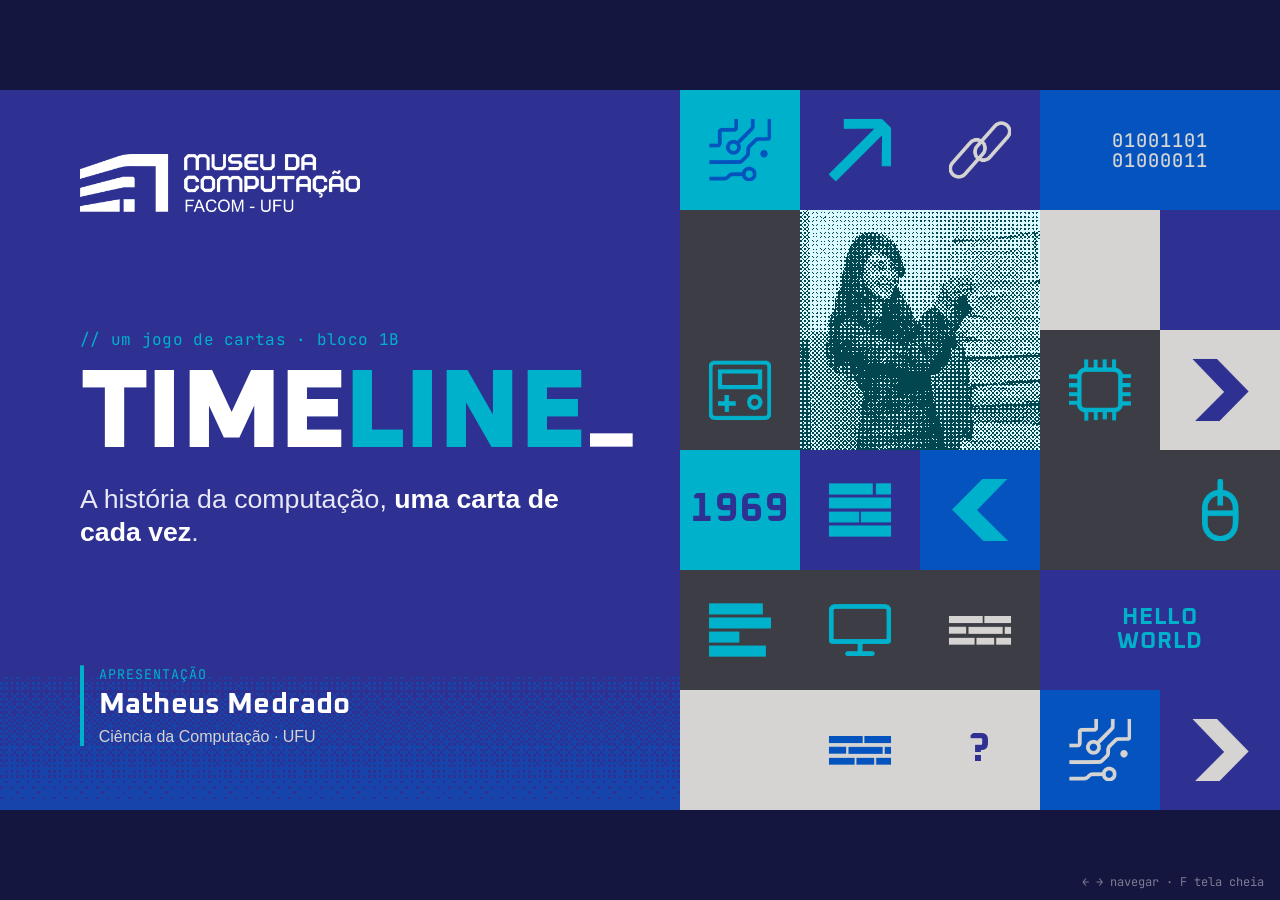
==== index.html @ 84543fda "Center scaled presentation at smaller viewports" ====
<!doctype html>
<html lang="pt-BR"><head><meta charset="utf-8">
<meta name="viewport" content="width=device-width,initial-scale=1">
<title>Timeline · Museu da Computação FACOM-UFU</title>
<style>
@font-face{font-family:"Oxanium";src:url([data-uri]) format("woff");font-weight:200 800;font-display:block}
@font-face{font-family:"JB Mono";src:url([data-uri]) format("woff");font-weight:100 800;font-display:block}
@font-face{font-family:"Nunito";src:url([data-uri]) format("woff");font-weight:200 1000;font-display:block}
.i1{--ic:url([data-uri])}.i2{--ic:url([data-uri])}.i3{--ic:url([data-uri])}.i4{--ic:url([data-uri])}.i5{--ic:url([data-uri])}.i6{--ic:url([data-uri])}.i7{--ic:url([data-uri])}.i8{--ic:url([data-uri])}.i9{--ic:url([data-uri])}.i10{--ic:url([data-uri])}.i11{--ic:url([data-uri])}.i12{--ic:url([data-uri])}.i13{--ic:url([data-uri])}.i14{--ic:url([data-uri])}.i15{--ic:url([data-uri])}.i16{--ic:url([data-uri])}.i17{--ic:url([data-uri])}.i18{--ic:url([data-uri])}.i19{--ic:url([data-uri])}.i20{--ic:url([data-uri])}.i21{--ic:url([data-uri])}.i22{--ic:url([data-uri])}.i23{--ic:url([data-uri])}.i24{--ic:url([data-uri])}.i25{--ic:url([data-uri])}
:root{--navy:#2e3192;--blue:#0553be;--cyan:#00b1cb;--light:#d5d4d2;--ink:#3d3d45;--disp:"Oxanium","Nunito",Arial,sans-serif;--body:Arial,"Liberation Sans",Helvetica,sans-serif;--mono:"JB Mono","JetBrains Mono",ui-monospace,monospace}
*{box-sizing:border-box;margin:0;padding:0}
html,body{height:100%;background:#15163f;overflow:hidden}
body{font-family:var(--body);color:#fff;-webkit-font-smoothing:antialiased}
.mono{font-family:var(--mono)}
#viewport{position:fixed;inset:0;display:flex;align-items:center;justify-content:center}
#stage{position:relative;width:1920px;height:1080px;flex:none;transform-origin:center center}
.slide{position:absolute;inset:0;overflow:hidden;opacity:0;visibility:hidden;transition:opacity .45s ease,visibility 0s .45s}
.slide.active{opacity:1;visibility:visible;transition:opacity .45s ease}
.dark{background:var(--navy)}
.blue{background:var(--blue)}
.light{background:var(--light);color:var(--ink)}
.ic{display:inline-block;-webkit-mask:var(--ic) center/contain no-repeat;mask:var(--ic) center/contain no-repeat;background:currentColor}
.hl{color:var(--cyan)}
.light .hl{color:var(--blue)}
.kick{font-size:24px;letter-spacing:.06em;color:var(--cyan);margin-bottom:18px}
.light .kick{color:var(--blue)}
.h2{font-family:var(--disp);font-weight:700;font-size:84px;line-height:1.02;letter-spacing:-.01em}
.light .h2{color:var(--navy)}
#hint{position:fixed;right:16px;bottom:10px;font-size:12px;color:#ffffff70;transition:opacity 1s}
/* footer */
.foot{position:absolute;left:0;right:0;bottom:0;height:78px;display:flex;align-items:center;gap:36px;padding:0 120px}
.flogo{height:28px}
.tl{flex:1;display:flex;align-items:center;gap:0;height:2px;background:currentColor;opacity:.9;position:relative}
.tl .tk{flex:1;position:relative;height:2px}
.tl .tk::after{content:"";position:absolute;right:0;top:-6px;width:14px;height:14px;background:var(--bg,#fff);border:2px solid currentColor}
.tl .tk.on::after{background:currentColor}
.tl .tk.cur::after{background:var(--cyan);border-color:var(--cyan);width:18px;height:18px;top:-8px}
.foot.f-dark{color:#ffffffaa}
.foot.f-dark .tk::after{background:var(--navy)}
.s-rules .foot.f-dark .tk::after{background:var(--blue)}
.foot.f-dark .tk.on::after{background:#ffffffaa}
.foot.f-dark .tk.cur::after{background:var(--cyan)}
.foot.f-light{color:var(--navy)}
.foot.f-light .tk::after{background:var(--light)}
.foot.f-light .tk.on::after{background:var(--navy)}
.foot.f-light .tk.cur::after{background:var(--cyan)}
.pg{font-family:var(--mono);font-size:22px;font-weight:700}
.pg b{font-weight:400;opacity:.6}
/* entrance animations */
.anim{opacity:0;transform:translateY(24px)}
.active .anim{animation:up .7s cubic-bezier(.2,.8,.2,1) forwards;animation-delay:var(--d,0ms)}
@keyframes up{to{opacity:1;transform:none}}
@keyframes pop{from{opacity:0;transform:scale(.6)}to{opacity:1;transform:none}}
.static .anim{opacity:1!important;transform:none!important;animation:none!important}
.static *{animation-duration:0s!important;animation-delay:0s!important;transition:none!important}
/* ---------- mosaic ---------- */
.mosaic{display:grid;gap:0}
.tile{position:relative;display:grid;place-items:center;overflow:hidden}
.active .tile{animation:pop .5s cubic-bezier(.3,1.4,.5,1) both;animation-delay:var(--d,0ms)}
.tile .ic{width:52%;height:52%}
.bg-navy{background:var(--navy)}.bg-blue{background:var(--blue)}.bg-cyan{background:var(--cyan)}.bg-light{background:var(--light)}.bg-ink{background:var(--ink)}
.fg-navy{color:var(--navy)}.fg-blue{color:var(--blue)}.fg-cyan{color:var(--cyan)}.fg-light{color:var(--light)}.fg-ink{color:var(--ink)}
.tt{font-family:var(--disp);font-weight:700;font-size:34px;line-height:1.05;text-align:center;letter-spacing:.04em}
.tt.mono{font-family:var(--mono);font-size:28px;font-weight:500}
.tt.big{font-size:60px}
.tile.photo img{width:360px;height:360px;display:block;image-rendering:pixelated}
/* ---------- 1 capa ---------- */
.s-cover .cover-m{position:absolute;right:0;top:0;width:900px;height:1080px;grid-template-columns:repeat(5,180px);grid-template-rows:repeat(6,180px)}
.cover-l{position:absolute;left:120px;top:96px;bottom:96px;width:860px;display:flex;flex-direction:column}
.clogo{width:420px;margin-bottom:auto}
.mega{font-family:var(--disp);font-weight:800;font-size:166px;line-height:.9;letter-spacing:-.02em;margin:6px 0 26px;white-space:nowrap}
.mega span{color:var(--cyan)}
.cursor{display:inline-block;width:.38em;height:.12em;background:#fff;margin-left:.06em;vertical-align:baseline;animation:blink 1.05s steps(1) infinite}
@keyframes blink{50%{opacity:0}}
.sub{font-size:40px;line-height:1.25;color:#e9e9f5;max-width:800px}
.sub b{color:#fff}
.who{margin-top:auto;display:flex;flex-direction:column;gap:6px;border-left:6px solid var(--cyan);padding-left:22px}
.who .mono{font-size:20px;color:var(--cyan);letter-spacing:.08em;text-transform:uppercase}
.who b{font-family:var(--disp);font-size:44px;font-weight:700}
.who span{font-size:24px;color:#d5d4d2}
.cover-dith{position:absolute;left:0;bottom:0;width:1020px;height:200px;background:url([data-uri]) repeat-x left bottom/256px 256px;image-rendering:pixelated;opacity:.55;pointer-events:none;z-index:0}
.cover-l{z-index:1}
/* ---------- 2 ideia ---------- */
.s-idea{padding:110px 120px 0}
.s-idea .h2{font-size:112px;max-width:1500px}
.lead{font-size:36px;line-height:1.35;max-width:1320px;margin-top:34px;color:var(--ink)}
.pillars{display:grid;grid-template-columns:repeat(3,1fr);gap:40px;margin-top:80px;position:relative;z-index:1}
.pill{background:#fff;border-radius:22px;padding:44px 44px 48px;position:relative;box-shadow:0 14px 30px #3d3d4522}
.pill .ic{width:72px;height:72px;color:var(--blue)}
.pill.p2 .ic{color:var(--cyan)}.pill.p3 .ic{color:var(--navy)}
.pill h4{font-family:var(--disp);font-size:42px;font-weight:700;color:var(--navy);margin:18px 0 10px}
.pill p{font-size:29px;line-height:1.35;color:var(--ink)}
.idea-dith{position:absolute;left:0;right:0;top:590px;height:384px;background:url([data-uri]) repeat-x left top/256px 384px;image-rendering:pixelated;opacity:.5}
/* ---------- 3 regras ---------- */
.s-rules{padding:100px 120px 0}
.s-rules .kick{color:#bff4fb}
.s-rules .hl{color:#7fe7f5}
.board{position:relative;height:420px;margin-top:10px}
.board .line{position:absolute;left:-120px;right:-120px;top:272px;height:6px;background:repeating-linear-gradient(90deg,#fff 0 24px,transparent 24px 36px);opacity:.7}
.board .row{position:absolute;left:0;right:0;top:170px;display:flex;justify-content:center;gap:44px;align-items:center}
.mini{width:150px;height:208px;border-radius:14px;display:flex;flex-direction:column;align-items:center;justify-content:center;text-align:center;position:relative;box-shadow:0 12px 24px #0003}
.mini.back{background:var(--navy);border:3px solid var(--cyan)}
.mini.back .mk{font-size:15px;color:var(--cyan);letter-spacing:.1em}
.mini.back b{font-family:var(--disp);font-size:50px;font-weight:800;line-height:1}
.mini .mn{font-size:19px;line-height:1.15;margin-top:10px;padding:0 10px;color:#e8e8f8}
.mini.front{background:#fff;color:var(--navy);border:3px solid var(--navy)}
.mini.front .ic{width:62px;height:62px;color:var(--blue)}
.mini.front .mn{color:var(--navy);font-family:var(--disp);font-weight:700;font-size:22px}
.mini.front .q{position:absolute;top:-20px;right:-20px;width:46px;height:46px;border-radius:50%;background:var(--cyan);color:var(--navy);font-family:var(--disp);font-size:30px;display:grid;place-items:center}
.slot{width:150px;height:208px;border-radius:14px;border:3px dashed #fff;display:grid;place-items:center;background:#2a6ad0}
.slot span{font-size:20px;color:#fff}
.hover{position:absolute;left:50%;top:0;transform:translateX(-50%) rotate(-6deg);display:flex;flex-direction:column;align-items:center}
.active .hover{animation:bob 2.4s ease-in-out infinite}
@keyframes bob{0%,100%{transform:translateX(-50%) rotate(-6deg) translateY(0)}50%{transform:translateX(-50%) rotate(-3deg) translateY(14px)}}
.hover .mini{width:128px;height:178px}
.hover .arrow{display:none}
.steps{list-style:none;display:grid;grid-template-columns:repeat(4,1fr);gap:28px;margin-top:6px}
.steps li{border-top:4px solid #fff;padding-top:20px}
.steps b{font-family:var(--mono);font-size:22px;color:#7fe7f5}
.steps h4{font-family:var(--disp);font-size:38px;font-weight:700;margin:6px 0 8px}
.steps p{font-size:25px;line-height:1.35;color:#eef2ff}
.tie{position:absolute;left:120px;bottom:104px;font-size:22px;background:var(--navy);padding:10px 18px;border-radius:999px;color:#bff4fb}
/* ---------- bits e modos ---------- */
.s-bits{padding:100px 120px 0}
.s-bits .steps{margin-top:32px}
.modes{display:grid;grid-template-columns:1fr 1fr;gap:28px;margin-top:40px}
.mode{border-radius:18px;padding:24px 28px;background:#ffffff12;border:2px solid #ffffff25}
.mode h4{font-family:var(--disp);font-size:38px;color:#7fe7f5;margin-bottom:8px}
.mode p,.setup,.finish{font-size:25px;line-height:1.35;color:#eef2ff}
.setup{margin-top:26px}
.finish{margin-top:34px}
.manual-link{display:inline-block;margin-top:18px;color:#7fe7f5;font-size:25px;text-underline-offset:.2em}
/* ---------- 4 baralho ---------- */
.s-deck{padding:96px 120px 0}
.dk-head{display:flex;justify-content:space-between;align-items:flex-end}
.stats{display:flex;gap:18px}
.st{width:190px;height:170px;border:2px solid #ffffff40;border-radius:18px;padding:18px 20px;display:flex;flex-direction:column;justify-content:space-between}
.st b{font-family:var(--disp);font-size:76px;font-weight:800;line-height:.9}
.st span{font-size:20px;line-height:1.2;color:#d5d4d2}
.st.hot{background:var(--cyan);border-color:var(--cyan);color:var(--navy)}
.st.hot span{color:var(--navy)}
.tline{position:relative;height:420px;margin:12px -40px 0}
.tline .axis{position:absolute;left:0;right:0;top:50%;height:4px;background:#ffffff70}
.ev{position:absolute;top:50%;width:0}
.ev .dot{position:absolute;left:-11px;top:-9px;width:22px;height:22px;background:#fff;border-radius:4px}
.ev.br .dot{background:var(--cyan);width:30px;height:30px;left:-15px;top:-13px;border-radius:6px;box-shadow:0 0 0 6px #00b1cb44}
.ev .lbl{position:absolute;left:-90px;width:180px;text-align:center;font-size:21px;line-height:1.2;color:#e9e9f5;display:flex;flex-direction:column;align-items:center;gap:4px}
.ev .lbl b{font-family:var(--disp);font-size:36px;font-weight:700;color:#fff;line-height:1}
.ev.up .lbl{bottom:34px}
.ev.dn .lbl{top:34px}
.ev.up .lbl::after,.ev.dn .lbl::before{content:"";width:2px;height:22px;background:#ffffff50;order:9}
.ev.dn .lbl::before{order:-1}
.ev.br .lbl b{color:var(--cyan)}
.ev em{font-style:normal;font-family:var(--mono);font-size:15px;font-weight:700;background:var(--cyan);color:var(--navy);padding:2px 8px;border-radius:5px}
.levels{display:grid;grid-template-columns:1fr 1.15fr 1.25fr;gap:24px;margin-top:4px}
.lv{border-radius:18px;padding:22px 26px;background:#ffffff12;border:2px solid #ffffff25}
.lv .tag{font-size:18px;font-weight:700;letter-spacing:.1em;padding:4px 10px;border-radius:6px;background:#fff;color:var(--navy)}
.lv.hard .tag{background:var(--blue);color:#fff}
.lv.br .tag{background:var(--cyan);color:var(--navy)}
.lv p{display:inline;font-size:24px;color:#d5d4d2;margin-left:12px}
.lv b{display:block;font-family:var(--disp);font-size:29px;font-weight:600;margin-top:12px}
/* ---------- 5 canva ---------- */
.s-canva{background:var(--light) radial-gradient(#3d3d4526 2px,transparent 2.5px) 0 0/28px 28px}
.cv-l{position:absolute;left:120px;top:100px;width:720px}
.ticks{list-style:none;display:flex;flex-direction:column;gap:26px;margin-top:44px}
.ticks li{display:flex;gap:22px;align-items:flex-start;font-size:30px;line-height:1.3}
.ticks .ic{flex:none;width:44px;height:44px;color:var(--blue);margin-top:2px}
.ticks b{color:var(--navy)}
.ticks.dark li{color:#e9e9f5}.ticks.dark b{color:#fff}.ticks.dark .ic{color:var(--cyan)}
.warn{margin-top:46px;background:var(--navy);color:#fff;border-radius:18px;padding:24px 28px;font-size:28px;line-height:1.35;position:relative}
.warn .mono{display:block;font-size:19px;color:var(--cyan);letter-spacing:.1em;margin-bottom:6px;text-transform:uppercase}
.fan{position:absolute;left:880px;top:90px;width:960px;height:860px}
.fc{position:absolute;width:350px;filter:drop-shadow(0 20px 26px #0004);top:150px}
.fc.c1{left:0;transform:rotate(-12deg);top:200px}
.fc.c2{left:200px;transform:rotate(-4deg);top:150px}
.fc.c3{left:410px;transform:rotate(4deg);top:150px}
.fc.c4{left:610px;transform:rotate(12deg);top:200px}
.active .fc{animation:deal .8s cubic-bezier(.2,.8,.2,1) both}
.active .fc.c2{animation-delay:.08s}.active .fc.c3{animation-delay:.16s}.active .fc.c4{animation-delay:.24s}
@keyframes deal{from{opacity:0;translate:0 120px}}
.stamp{position:absolute;right:20px;top:30px;transform:rotate(8deg);border:6px solid var(--navy);color:var(--navy);padding:12px 26px;font-size:46px;font-weight:800;letter-spacing:.08em;border-radius:12px;text-align:center;background:#d5d4d2e0;line-height:1}
.stamp small{display:block;font-size:20px;letter-spacing:.2em;font-weight:500;margin-top:6px}
/* ---------- 6 carta perfeita ---------- */
.s-perfect{background:var(--navy) linear-gradient(#ffffff08 2px,transparent 2px) 0 0/40px 40px}
.s-perfect::before{content:"";position:absolute;left:0;right:0;bottom:0;height:300px;background:url([data-uri]) repeat-x left bottom/256px 256px;image-rendering:pixelated;opacity:.7}
.pf-l{position:absolute;left:120px;top:100px;width:600px;z-index:1}
.s-perfect .h2{font-size:96px}
.before{display:flex;align-items:center;gap:18px;margin-top:40px}
.before img{height:150px;border-radius:10px;opacity:.85;filter:grayscale(.3)}
.before .mono{font-size:18px;color:#d5d4d2;line-height:1.3}
.before .mono b{color:#fff;font-size:22px}
.before .arr{font-size:54px;color:var(--cyan);font-family:var(--disp)}
.pf-cards{position:absolute;right:100px;top:96px;display:flex;gap:44px;z-index:1}
/* ---- card ---- */
.flipwrap{display:flex;flex-direction:column;align-items:center;gap:18px}
.flab{font-size:20px;letter-spacing:.14em;color:#fff}
.flab span{color:var(--cyan);letter-spacing:.02em;font-size:16px}
.flip{width:500px;height:700px;perspective:2000px;cursor:pointer;outline:none}
.flip-in{position:relative;width:100%;height:100%;transform-style:preserve-3d;transition:transform .9s cubic-bezier(.3,1.3,.5,1)}
.flip.flipped .flip-in{transform:rotateY(180deg)}
.flip:hover .flip-in{translate:0 -6px}
.face{position:absolute;inset:0;backface-visibility:hidden;-webkit-backface-visibility:hidden;border-radius:28px;background:var(--navy);padding:14px;box-shadow:0 30px 60px #0007,0 0 0 2px #ffffff22}
.face.back{transform:rotateY(180deg)}
.frame{position:relative;height:100%;border:2px solid var(--cyan);border-radius:17px;overflow:hidden;display:flex;flex-direction:column}
.chead{height:50px;flex:none;display:flex;align-items:center;justify-content:space-between;padding:0 16px}
.chead img{height:21px}
.chead .mono{font-size:13px;letter-spacing:.3em;color:var(--cyan);font-weight:700}
.art{position:relative;margin:0 12px;height:390px;flex:none;background:#dbfaff;
 clip-path:polygon(0 0,calc(100% - 36px) 0,calc(100% - 36px) 12px,calc(100% - 24px) 12px,calc(100% - 24px) 24px,calc(100% - 12px) 24px,calc(100% - 12px) 36px,100% 36px,100% 100%,36px 100%,36px calc(100% - 12px),24px calc(100% - 12px),24px calc(100% - 24px),12px calc(100% - 24px),12px calc(100% - 36px),0 calc(100% - 36px))}
.art img{width:444px;height:390px;image-rendering:pixelated;display:block}
.chip{position:absolute;left:12px;top:12px;background:var(--navy);color:#fff;font-size:12px;letter-spacing:.2em;padding:5px 9px;border-radius:4px;font-weight:700}
.cname{font-family:var(--disp);font-weight:700;font-size:39px;line-height:1;margin:20px 18px 10px;letter-spacing:-.01em}
.cline{font-size:19px;line-height:1.38;color:#dcdcf0;margin:0 18px}
.cfoot{margin-top:auto;display:flex;justify-content:space-between;align-items:center;padding:0 16px 16px}
.yslot{font-size:14px;letter-spacing:.14em;color:var(--cyan);border:2px solid var(--cyan);border-radius:6px;padding:6px 10px}
.yslot b{color:#fff;letter-spacing:.1em}
.diff{font-size:13px;letter-spacing:.16em;color:#d5d4d2;display:flex;gap:5px;align-items:center}
.diff i{width:12px;height:12px;border:2px solid var(--cyan)}
.diff i:first-child{margin-left:6px}
.diff i.on{background:var(--cyan)}
.back .frame{background:var(--navy)}
.bgrid{position:absolute;inset:0;background:linear-gradient(90deg,#ffffff0d 2px,transparent 2px) 0 0/26px 26px,linear-gradient(#ffffff0d 2px,transparent 2px) 0 0/26px 26px}
.bbody{position:relative;flex:1;display:flex;flex-direction:column;align-items:center;padding-top:64px;z-index:1}
.bk{font-size:16px;color:var(--cyan);letter-spacing:.2em}
.year{font-family:var(--disp);font-weight:800;font-size:164px;line-height:1;margin:8px 0 22px;letter-spacing:-.02em;text-shadow:6px 6px 0 var(--cyan),12px 12px 0 var(--blue)}
.bname{font-family:var(--disp);font-size:31px;font-weight:700}
.bline{font-size:18px;color:#dcdcf0;margin-top:6px}
.ruler{display:flex;align-items:center;gap:10px;width:360px;margin-top:34px}
.ruler .mono{font-size:13px;color:#d5d4d2}
.rl{flex:1;height:2px;background:#ffffff70;position:relative}
.rl i{position:absolute;top:-9px;width:12px;height:20px;margin-left:-6px;background:var(--cyan)}
.bdither{display:none}
.bsym{position:absolute;left:50%;bottom:22px;height:40px;transform:translateX(-50%);z-index:1;filter:drop-shadow(0 0 0 var(--navy))}
/* ---------- 7 próximos ---------- */
.s-next{padding:100px 120px 0}
.pipe{display:flex;align-items:stretch;gap:0;margin-top:56px}
.pp{background:#fff;border-radius:20px;padding:26px 28px;width:290px;box-shadow:0 8px 0 var(--navy)}
.pp .ic{width:52px;height:52px;color:var(--blue)}
.pp h4{font-family:var(--disp);font-size:32px;font-weight:700;color:var(--navy);line-height:1.05;margin:14px 0 8px}
.pp p{font-size:24px;line-height:1.3;color:var(--ink)}
.pp.hot{background:var(--cyan)}.pp.hot .ic,.pp.hot h4{color:var(--navy)}.pp.hot p{color:var(--navy)}
.pp.code{width:500px;background:var(--ink);color:#fff;box-shadow:0 8px 0 var(--navy)}
.ph{font-size:16px;color:var(--cyan);letter-spacing:.12em}
.pp pre{font-size:21px;line-height:1.45;margin-top:10px;color:#e9e9f5;white-space:pre}
.pp pre k{color:#7fe7f5}.pp pre s{text-decoration:none;color:#d5d4d2}.pp pre n{color:#ffd166}
.pa{flex:1;align-self:center;height:6px;margin:0 14px;background:repeating-linear-gradient(90deg,var(--navy) 0 14px,transparent 14px 22px);position:relative}
.pa::after{content:"";position:absolute;right:-6px;top:-9px;border:12px solid transparent;border-left:16px solid var(--navy);border-right:0}
.why{display:grid;grid-template-columns:repeat(3,1fr);gap:28px;margin-top:70px}
.why div{border-left:6px solid var(--cyan);padding:4px 0 4px 20px}
.why b{display:block;font-family:var(--disp);font-size:36px;color:var(--navy)}
.why span{font-size:26px;color:var(--ink)}
.todo{list-style:none;display:grid;grid-template-columns:repeat(4,1fr);gap:20px;margin-top:64px}
.todo li{background:var(--navy);color:#fff;border-radius:16px;padding:22px 24px;font-size:26px;line-height:1.25;display:flex;gap:14px;align-items:center}
.todo b{flex:none;width:44px;height:44px;border-radius:10px;background:var(--cyan);color:var(--navy);display:grid;place-items:center;font-family:var(--disp);font-size:26px}
/* ---------- 8 fecho ---------- */
.end-m{position:absolute;left:0;right:0;bottom:0;height:348px;grid-template-columns:repeat(11,1fr);grid-template-rows:repeat(2,174px)}
.end-c{position:absolute;left:120px;top:96px;width:1100px}
.mega2{font-family:var(--disp);font-weight:800;font-size:150px;line-height:.95;letter-spacing:-.02em;margin:4px 0 22px}
.s-end .who{margin-top:34px}
.end-card{position:absolute;right:150px;top:60px;transform:rotate(7deg) scale(.88);transform-origin:top right;z-index:2}

</style></head>
<body>
<div id="viewport"><div id="stage">
<section class="slide s-cover dark" data-n="1">
  <div class="cover-l">
    <img class="clogo" src="[data-uri]" alt="Museu da Computação · FACOM-UFU">
    <p class="kick mono">// um jogo de cartas · bloco 1B</p>
    <h1 class="mega">TIME<span>LINE</span><i class="cursor"></i></h1>
    <p class="sub">A história da computação, <b>uma carta de cada vez</b>.</p>
    <div class="who"><span class="mono">apresentação</span><b>Matheus Medrado</b><span>Ciência da Computação · UFU</span></div>
  </div>
  <div class="mosaic cover-m"><div class="tile bg-cyan photo" style="grid-column:2/span 2;grid-row:2/span 2"><img class="dith" src="[data-uri]" alt=""></div><div class="tile bg-blue fg-light" style="grid-column:4/span 2;grid-row:1/span 1"><span class="tt mono">01001101<br>01000011</span></div><div class="tile bg-cyan fg-navy" style="grid-column:1/span 1;grid-row:4/span 1"><span class="tt big">1969</span></div><div class="tile bg-navy fg-cyan" style="grid-column:4/span 2;grid-row:5/span 1"><span class="tt">HELLO<br>WORLD</span></div><div class="tile bg-light fg-navy" style="grid-column:3/span 1;grid-row:6/span 1"><span class="tt big">?</span></div><div class="tile bg-cyan fg-blue" style="grid-column:1;grid-row:1;--d:0ms"><i class="ic i1"></i></div><div class="tile bg-navy fg-cyan" style="grid-column:2;grid-row:1;--d:45ms"><i class="ic i4"></i></div><div class="tile bg-navy fg-light" style="grid-column:3;grid-row:1;--d:90ms"><i class="ic i5"></i></div><div class="tile bg-ink fg-cyan" style="grid-column:1;grid-row:2;--d:45ms"></div><div class="tile bg-light fg-ink" style="grid-column:4;grid-row:2;--d:180ms"></div><div class="tile bg-navy fg-light" style="grid-column:5;grid-row:2;--d:225ms"></div><div class="tile bg-ink fg-cyan" style="grid-column:1;grid-row:3;--d:90ms"><i class="ic i11"></i></div><div class="tile bg-ink fg-cyan" style="grid-column:4;grid-row:3;--d:225ms"><i class="ic i13"></i></div><div class="tile bg-light fg-navy" style="grid-column:5;grid-row:3;--d:270ms"><i class="ic i14"></i></div><div class="tile bg-navy fg-cyan" style="grid-column:2;grid-row:4;--d:180ms"><i class="ic i16"></i></div><div class="tile bg-blue fg-cyan" style="grid-column:3;grid-row:4;--d:225ms"><i class="ic i18"></i></div><div class="tile bg-ink fg-cyan" style="grid-column:4;grid-row:4;--d:270ms"></div><div class="tile bg-ink fg-cyan" style="grid-column:5;grid-row:4;--d:315ms"><i class="ic i21"></i></div><div class="tile bg-ink fg-cyan" style="grid-column:1;grid-row:5;--d:180ms"><i class="ic i22"></i></div><div class="tile bg-ink fg-cyan" style="grid-column:2;grid-row:5;--d:225ms"><i class="ic i23"></i></div><div class="tile bg-ink fg-light" style="grid-column:3;grid-row:5;--d:270ms"><i class="ic i24"></i></div><div class="tile bg-light fg-ink" style="grid-column:1;grid-row:6;--d:225ms"></div><div class="tile bg-light fg-blue" style="grid-column:2;grid-row:6;--d:270ms"><i class="ic i24"></i></div><div class="tile bg-blue fg-light" style="grid-column:4;grid-row:6;--d:360ms"><i class="ic i1"></i></div><div class="tile bg-navy fg-light" style="grid-column:5;grid-row:6;--d:405ms"><i class="ic i14"></i></div></div>
  <div class="cover-dith"></div>
</section><section class="slide s-idea light" data-n="2">
  <p class="kick mono">// 01 · Timeline: Duvido!</p>
  <h2 class="h2">Monte a linha do tempo. <span class="hl">Ou diga Duvido!</span></h2>
  <p class="lead">O que veio primeiro na história da computação? Use as pistas, desafie os palpites dos outros e junte Bits para suas próximas jogadas.</p>
  <div class="pillars">
    <div class="pill p1"><i class="ic i14"></i><h4>Regra de uma frase</h4><p>Encaixe sua carta sem olhar o ano e deixe os outros dizerem “Duvido!” antes de virar.</p></div>
    <div class="pill p2"><i class="ic i13"></i><h4>Vale arriscar?</h4><p>Um desafio bem dado rende 1 Bit. Se a carta estiver certa, quem duvidou compra outra.</p></div>
    <div class="pill p3"><i class="ic i6"></i><h4>Dois modos</h4><p>Comece no Explorador ou encare o Hacker com apostas duplas e palpites de ano exato.</p></div>
  </div>
  <div class="idea-dith"></div>
  <footer class="foot f-light"><img class="flogo" src="[data-uri]" alt="Museu da Computação"><div class="tl"><span class="tk on"></span><span class="tk on cur"></span><span class="tk"></span><span class="tk"></span><span class="tk"></span><span class="tk"></span></div><span class="pg">02<b>/06</b></span></footer>
</section><section class="slide s-rules blue" data-n="3">
  <p class="kick mono">// 02 · como se joga</p>
  <h2 class="h2">Encaixe. <span class="hl">Duvidaram?</span> Vire!</h2>
  <div class="board">
    <div class="line"></div>
    <div class="row">
      <div class="mini back "><span class="mono mk">ano</span><b>1843</b><span class="mn">Ada Lovelace</span></div>
      <div class="mini back "><span class="mono mk">ano</span><b>1936</b><span class="mn">Alan Turing</span></div>
      <div class="slot"><span class="mono">aqui?</span></div>
      <div class="mini back "><span class="mono mk">ano</span><b>1969</b><span class="mn">Margaret Hamilton</span></div>
      <div class="mini back "><span class="mono mk">ano</span><b>1989</b><span class="mn">Tim Berners-Lee</span></div>
    </div>
    <div class="hover"><div class="mini front "><i class="ic i13"></i><span class="mn">Transistor</span><b class="q">?</b></div><span class="arrow"></span></div>
  </div>
  <ol class="steps">
    <li><b>01</b><h4>Leia a pista</h4><p>Escolha uma carta da mão. Leia o nome e a dica em voz alta.</p></li>
    <li><b>02</b><h4>Encaixe</h4><p>Coloque a carta onde acha que ela entra. Não vire ainda!</p></li>
    <li><b>03</b><h4>Duvido!</h4><p>O próximo jogador pode duvidar. No Explorador, vale quem falar primeiro.</p></li>
    <li><b>04</b><h4>Vire e confira</h4><p>Acertou? Fica. Se houve desafio, quem duvidou compra 1 e você ganha 1 Bit. Errou? Descarte e compre 1. Quem duvidou ganha 1 Bit.</p></li>
  </ol>
  <p class="tie mono">empate de ano? qualquer ordem vale.</p>
  <footer class="foot f-dark"><img class="flogo" src="[data-uri]" alt="Museu da Computação"><div class="tl"><span class="tk on"></span><span class="tk on"></span><span class="tk on cur"></span><span class="tk"></span><span class="tk"></span><span class="tk"></span></div><span class="pg">03<b>/06</b></span></footer>
</section><section class="slide s-bits dark" data-n="4">
  <p class="kick mono">// 03 · Bits e modos</p>
  <h2 class="h2">Um Bit no bolso. <span class="hl">Qual é a jogada?</span></h2>
  <p class="setup"><b>Pra começar:</b> revele o ano de uma carta no centro. Com mais de 4 pessoas, façam 2 a 4 equipes de 2 ou 3. Cada jogador ou equipe começa com 1 Bit. Distribua 5 cartas por mão se forem 2 jogadores ou equipes, 4 se forem 3, ou 3 se forem 4. Esconda os anos das cartas da mão.</p>
  <ol class="steps">
    <li><b>1 BIT</b><h4>Trocar</h4><p>Descarte uma carta da mão e compre outra antes de jogar.</p></li>
    <li><b>2 BITS</b><h4>Criptografar</h4><p>Proteja a jogada deste turno: ninguém pode duvidar.</p></li>
    <li><b>GRÁTIS</b><h4>Aposta dupla</h4><p>Encaixe duas cartas como uma só jogada. Acerte ambas e ganhe 1 Bit; se errar uma, descarte e reponha as duas.</p></li>
    <li><b>GRÁTIS</b><h4>Ano cravado</h4><p>Na hora de encaixar, diga a década ou o ano exato, conforme o modo. Acertou? Ganhe 1 Bit.</p></li>
  </ol>
  <div class="modes">
    <div class="mode"><h4>Explorador · 6+</h4><p>Com monitor do museu: leia a dica. Valem só Trocar, Ano cravado por década e Duvido, que qualquer outro jogador pode gritar.</p></div>
    <div class="mode"><h4>Hacker · computação</h4><p>Todas as jogadas valem. Só o próximo jogador pode duvidar, e Ano cravado exige o ano exato.</p></div>
  </div>
  <p class="finish"><b>Fim de jogo:</b> alguém ficou sem cartas? Completem a volta. Vence quem tiver menos cartas; no empate, quem tiver mais Bits.</p>
  <a class="manual-link" href="manual.html">Abrir manual para imprimir →</a>
  <footer class="foot f-dark"><div class="tl"></div><span class="pg"><b></b></span></footer>
</section><section class="slide s-deck dark" data-n="5">
  <div class="dk-head">
    <div><p class="kick mono">// 04 · as cartas</p><h2 class="h2">Mundo <span class="hl">+</span> Brasil<br>na mesma linha.</h2></div>
    <div class="stats">
      <div class="st"><b>19</b><span>cartas<br>revisadas</span></div>
      <div class="st"><b>9</b><span>mantidas</span></div>
      <div class="st"><b>10</b><span>corrigidas</span></div>
      <div class="st hot"><b>16</b><span>novas<br>sugeridas</span></div>
    </div>
  </div>
  <div class="tline"><div class="axis"></div><div class="ev up" style="left:3.00%;--d:0ms"><span class="dot"></span><span class="lbl"><b>1642</b>Pascalina</span></div><div class="ev dn" style="left:9.71%;--d:60ms"><span class="dot"></span><span class="lbl"><b>1843</b>Ada Lovelace</span></div><div class="ev up" style="left:16.43%;--d:120ms"><span class="dot"></span><span class="lbl"><b>1936</b>Alan Turing</span></div><div class="ev dn" style="left:23.14%;--d:180ms"><span class="dot"></span><span class="lbl"><b>1945</b>ENIAC</span></div><div class="ev up br" style="left:29.86%;--d:240ms"><span class="dot"></span><span class="lbl"><b>1961</b>Zezinho · ITA<em>BR</em></span></div><div class="ev dn" style="left:36.57%;--d:300ms"><span class="dot"></span><span class="lbl"><b>1969</b>Apollo 11 · Hamilton</span></div><div class="ev up br" style="left:43.29%;--d:360ms"><span class="dot"></span><span class="lbl"><b>1972</b>Patinho Feio · USP<em>BR</em></span></div><div class="ev dn br" style="left:50.00%;--d:420ms"><span class="dot"></span><span class="lbl"><b>1988</b>Rede no Brasil · LNCC<em>BR</em></span></div><div class="ev up" style="left:56.71%;--d:480ms"><span class="dot"></span><span class="lbl"><b>1989</b>Web</span></div><div class="ev dn br" style="left:63.43%;--d:540ms"><span class="dot"></span><span class="lbl"><b>1993</b>Lua · PUC-Rio<em>BR</em></span></div><div class="ev up br" style="left:70.14%;--d:600ms"><span class="dot"></span><span class="lbl"><b>1996</b>Urna eletrônica<em>BR</em></span></div><div class="ev dn" style="left:76.86%;--d:660ms"><span class="dot"></span><span class="lbl"><b>1998</b>Google</span></div><div class="ev up" style="left:83.57%;--d:720ms"><span class="dot"></span><span class="lbl"><b>2007</b>iPhone</span></div><div class="ev dn br" style="left:90.29%;--d:780ms"><span class="dot"></span><span class="lbl"><b>2020</b>Pix<em>BR</em></span></div><div class="ev up" style="left:97.00%;--d:840ms"><span class="dot"></span><span class="lbl"><b>2022</b>ChatGPT</span></div></div>
  <div class="levels">
    <div class="lv easy"><span class="mono tag">FÁCIL</span><p>datas distantes</p><b>Pascalina 1642 × Pix 2020</b></div>
    <div class="lv hard"><span class="mono tag">DIFÍCIL</span><p>datas coladas</p><b>Intel 4004 1971 × Patinho Feio 1972</b></div>
    <div class="lv br"><span class="mono tag">BR</span><p>cartas brasileiras sugeridas</p><b>Zezinho, Patinho Feio, LNCC, Lua, Urna, Pix</b></div>
  </div>
  <footer class="foot f-dark"><img class="flogo" src="[data-uri]" alt="Museu da Computação"><div class="tl"><span class="tk on"></span><span class="tk on"></span><span class="tk on"></span><span class="tk on cur"></span><span class="tk"></span><span class="tk"></span></div><span class="pg">04<b>/06</b></span></footer>
</section><section class="slide s-canva light" data-n="6">
  <div class="cv-l">
    <p class="kick mono">// 05 · protótipo</p>
    <h2 class="h2">Primeiro rascunho:<br><span class="hl">Canva</span>.</h2>
    <ul class="ticks">
      <li><i class="ic i4"></i><span><b>Pra ir rápido</b> e todo mundo entender a ideia.</span></li>
      <li><i class="ic i16"></i><span>Testou formato, <b>frente × verso</b> e a moldura do Museu.</span></li>
      <li><i class="ic i7"></i><span>Textos e datas <b>já revisados</b> nas 19 cartas.</span></li>
    </ul>
    <div class="warn"><span class="mono">⚠ aviso</span><b>Arte provisória</b>, só pra mostrar o conceito. <b>Não é a versão final.</b></div>
  </div>
  <div class="fan">
    <img class="fc c1" src="[data-uri]" alt="Carta protótipo Alan Turing">
    <img class="fc c2" src="[data-uri]" alt="Carta protótipo Ada Lovelace, verso 1843">
    <img class="fc c3" src="[data-uri]" alt="Carta protótipo Mouse">
    <img class="fc c4" src="[data-uri]" alt="Carta protótipo ENIAC, verso 1945">
    <div class="stamp mono">PROTÓTIPO<small>só conceito</small></div>
  </div>
  <footer class="foot f-light"><img class="flogo" src="[data-uri]" alt="Museu da Computação"><div class="tl"><span class="tk on"></span><span class="tk on"></span><span class="tk on"></span><span class="tk on"></span><span class="tk on cur"></span><span class="tk"></span></div><span class="pg">05<b>/06</b></span></footer>
</section><section class="slide s-perfect dark" data-n="7">
  <div class="pf-l">
    <p class="kick mono">// 05 · a direção</p>
    <h2 class="h2">A carta<br><span class="hl">perfeita</span>.</h2>
    <ul class="ticks dark">
      <li><i class="ic i24"></i><span><b>Arte dithered</b> em duotone: cara de pixel, de código, de museu.</span></li>
      <li><i class="ic i18"></i><span><b>Frente</b>: arte, nome e uma linha. O ano fica escondido.</span></li>
      <li><i class="ic i14"></i><span><b>Verso</b>: o ano gigante, pra conferir na hora.</span></li>
      <li><i class="ic i1"></i><span>Feita em <b>HTML + SVG</b>. Nada de Canva.</span></li>
    </ul>
    <div class="before"><img src="[data-uri]" alt="Versão Canva"><span class="mono">antes<br><b>Canva</b></span><span class="arr">→</span></div>
  </div>
  <div class="pf-cards"><div class="flipwrap"><div class="flip" tabindex="0"><div class="flip-in"><div class="face front">
  <div class="frame">
    <div class="chead"><img src="[data-uri]" alt="Museu da Computação"><span class="mono">TIMELINE</span></div>
    <div class="art"><img src="[data-uri]" alt="Margaret Hamilton ao lado da pilha de listagens do código da Apollo"><span class="chip mono">PESSOA</span></div>
    <h3 class="cname">Margaret Hamilton</h3>
    <p class="cline">Liderou a equipe do software de bordo da Apollo&nbsp;11. Aquela pilha? É&nbsp;código!</p>
    <div class="cfoot"><span class="yslot mono">ANO <b>????</b></span><span class="diff mono">FÁCIL <i class="on"></i><i></i><i></i></span></div>
  </div>
</div><div class="face back">
  <div class="frame">
    <div class="chead"><img src="[data-uri]" alt="Museu da Computação"><span class="mono">TIMELINE</span></div>
    <div class="bgrid"></div>
    <div class="bbody">
      <span class="mono bk">// ano</span>
      <div class="year">1969</div>
      <h3 class="bname">Margaret Hamilton</h3>
      <p class="bline">Software de bordo da Apollo&nbsp;11</p>
      <div class="ruler"><span class="mono">1642</span><div class="rl"><i style="left:86%"></i></div><span class="mono">2022</span></div>
    </div>
    <img class="bsym" src="[data-uri]" alt="">
  </div>
</div></div></div><div class="flab mono">FRENTE <span>· clique pra virar ↻</span></div></div><div class="flipwrap"><div class="flip flipped" tabindex="0"><div class="flip-in"><div class="face front">
  <div class="frame">
    <div class="chead"><img src="[data-uri]" alt="Museu da Computação"><span class="mono">TIMELINE</span></div>
    <div class="art"><img src="[data-uri]" alt="Margaret Hamilton ao lado da pilha de listagens do código da Apollo"><span class="chip mono">PESSOA</span></div>
    <h3 class="cname">Margaret Hamilton</h3>
    <p class="cline">Liderou a equipe do software de bordo da Apollo&nbsp;11. Aquela pilha? É&nbsp;código!</p>
    <div class="cfoot"><span class="yslot mono">ANO <b>????</b></span><span class="diff mono">FÁCIL <i class="on"></i><i></i><i></i></span></div>
  </div>
</div><div class="face back">
  <div class="frame">
    <div class="chead"><img src="[data-uri]" alt="Museu da Computação"><span class="mono">TIMELINE</span></div>
    <div class="bgrid"></div>
    <div class="bbody">
      <span class="mono bk">// ano</span>
      <div class="year">1969</div>
      <h3 class="bname">Margaret Hamilton</h3>
      <p class="bline">Software de bordo da Apollo&nbsp;11</p>
      <div class="ruler"><span class="mono">1642</span><div class="rl"><i style="left:86%"></i></div><span class="mono">2022</span></div>
    </div>
    <img class="bsym" src="[data-uri]" alt="">
  </div>
</div></div></div><div class="flab mono">VERSO <span>· clique pra virar ↻</span></div></div></div>
  <footer class="foot f-dark"><img class="flogo" src="[data-uri]" alt="Museu da Computação"><div class="tl"><span class="tk on"></span><span class="tk on"></span><span class="tk on"></span><span class="tk on"></span><span class="tk on"></span><span class="tk on cur"></span></div><span class="pg">06<b>/06</b></span></footer>
</section>
</div></div>
<div id="hint" class="mono">← → navegar · F tela cheia</div>
<script>(function(){
  var qs=new URLSearchParams(location.search);
  if(qs.has('static'))document.documentElement.classList.add('static');
  var slides=[].slice.call(document.querySelectorAll('.slide')),cur=0;
  var footerLogo=document.querySelector('.s-rules .flogo');
  slides.forEach(function(slide,i){
    var footer=slide.querySelector('.foot');
    if(!footer)return;
    if(!footer.querySelector('.flogo'))footer.prepend(footerLogo.cloneNode());
    var track=footer.querySelector('.tl');
    track.replaceChildren();
    slides.forEach(function(_,j){
      var tick=document.createElement('span');
      tick.className='tk'+(j<=i?' on':'')+(j===i?' cur':'');
      track.append(tick);
    });
    var page=footer.querySelector('.pg'),total=page.querySelector('b');
    total.textContent='/'+String(slides.length).padStart(2,'0');
    page.replaceChildren(String(i+1).padStart(2,'0'),total);
  });
  var stage=document.getElementById('stage');
  function fit(){var s=Math.min(innerWidth/1920,innerHeight/1080);stage.style.transform='scale('+s+')'}
  addEventListener('resize',fit);fit();
  function go(i){i=Math.max(0,Math.min(slides.length-1,i));slides.forEach(function(s,k){s.classList.toggle('active',k===i)});cur=i;if(location.hash!=='#'+(i+1))history.replaceState(null,'','#'+(i+1))}
  addEventListener('keydown',function(e){
    var k=e.key;
    if(k==='Enter'&&e.target.closest('a'))return;
    if(['ArrowRight','ArrowDown','PageDown',' ','Enter'].indexOf(k)>-1){e.preventDefault();go(cur+1)}
    else if(['ArrowLeft','ArrowUp','PageUp','Backspace'].indexOf(k)>-1){e.preventDefault();go(cur-1)}
    else if(k==='Home')go(0);else if(k==='End')go(slides.length-1);
    else if(k==='f'||k==='F'){document.fullscreenElement?document.exitFullscreen():document.documentElement.requestFullscreen()}
  });
  var tx=null;addEventListener('touchstart',function(e){tx=e.touches[0].clientX},{passive:true});
  addEventListener('touchend',function(e){if(tx===null)return;var d=e.changedTouches[0].clientX-tx;if(Math.abs(d)>50)go(cur+(d<0?1:-1));tx=null});
  document.querySelectorAll('.flip').forEach(function(f){
    function t(){f.classList.toggle('flipped');var l=f.parentNode.querySelector('.flab');if(l)l.firstChild.nodeValue=f.classList.contains('flipped')?'VERSO ':'FRENTE '}
    f.addEventListener('click',t);f.addEventListener('keydown',function(e){if(e.key==='Enter'){e.stopPropagation();e.preventDefault();t()}});
  });
  slides.forEach(function(s){[].forEach.call(s.querySelectorAll('.kick,.h2,.mega,.mega2,.lead,.sub,.who,.pill,.steps li,.mode,.finish,.st,.lv,.ticks li,.warn,.pp,.pa,.why div,.todo li,.flipwrap,.before,.board,.tline,.tie,.clogo'),function(el,k){el.classList.add('anim');el.style.setProperty('--d',(k*70)+'ms')})});
  var h=parseInt((location.hash||'#1').slice(1),10);go(isNaN(h)?0:h-1);
  setTimeout(function(){var n=document.getElementById('hint');if(n)n.style.opacity=0},4000);
})();
</script>
</body></html>
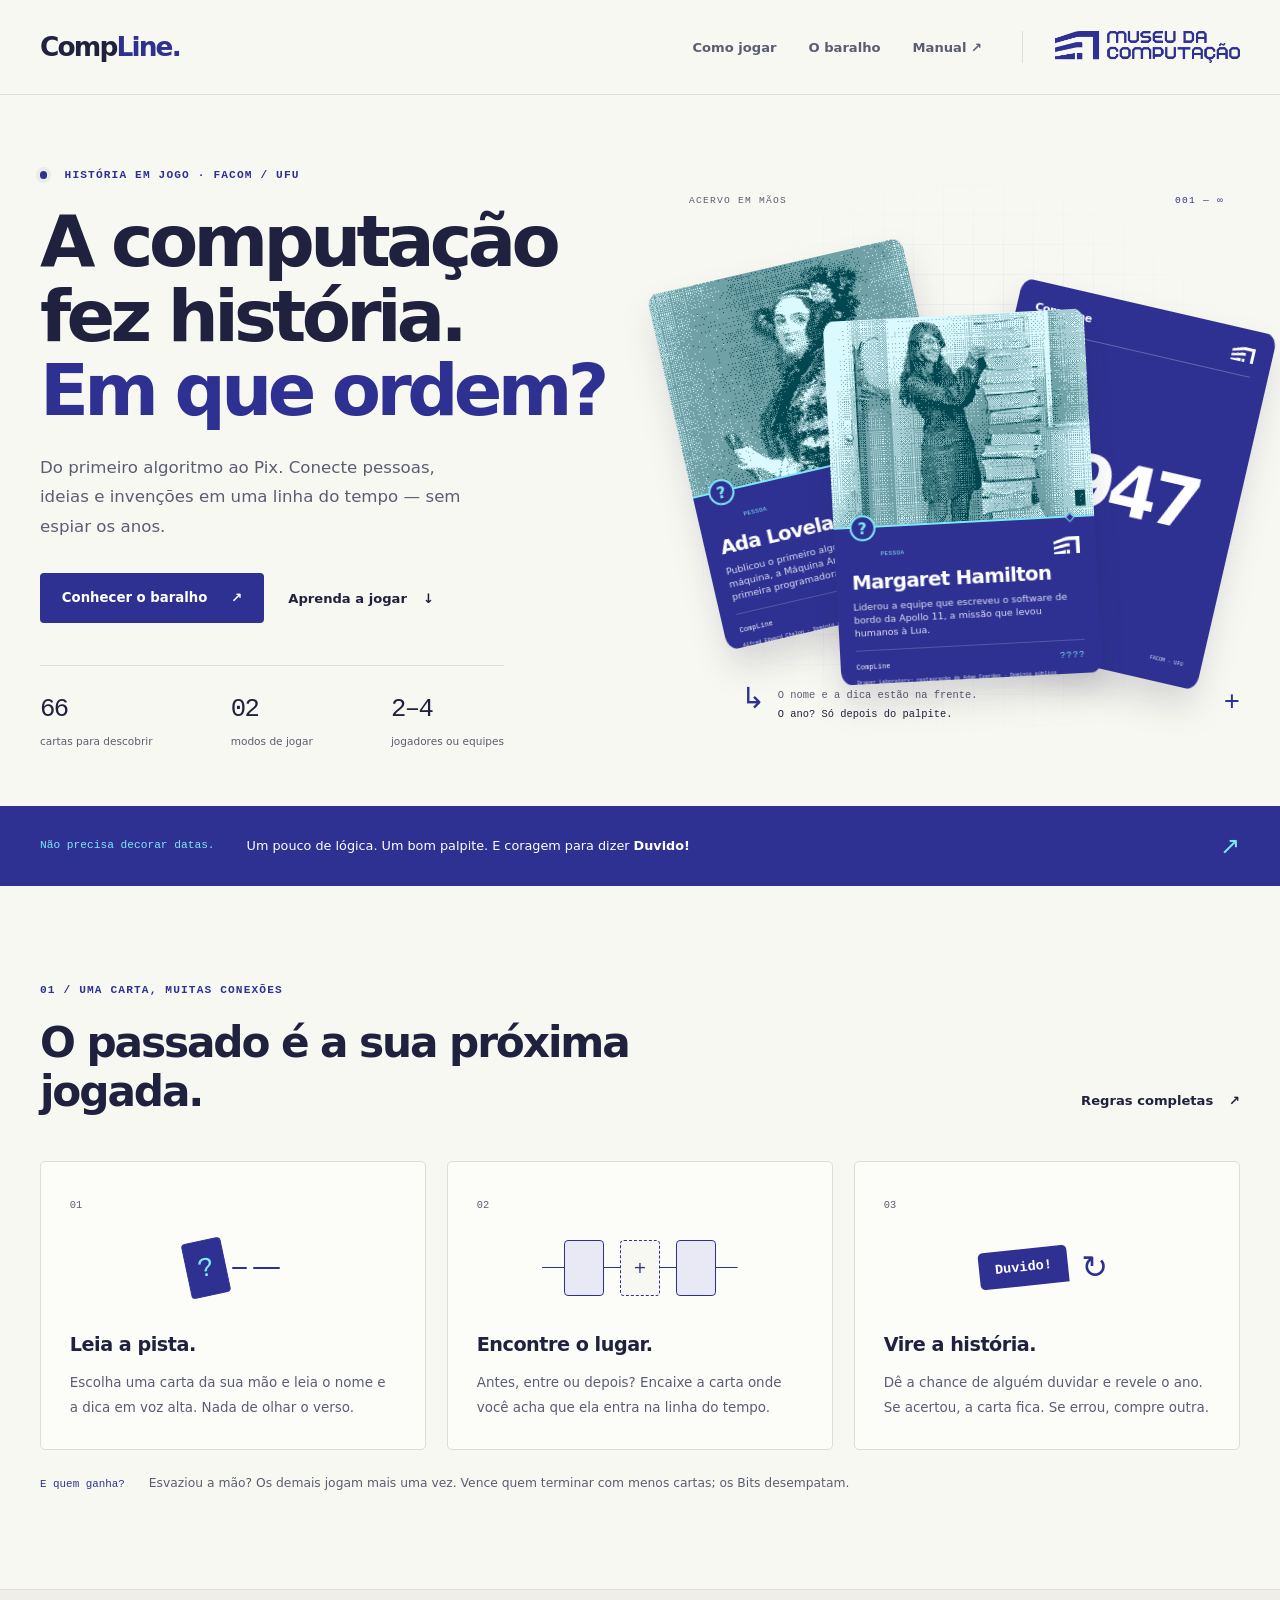
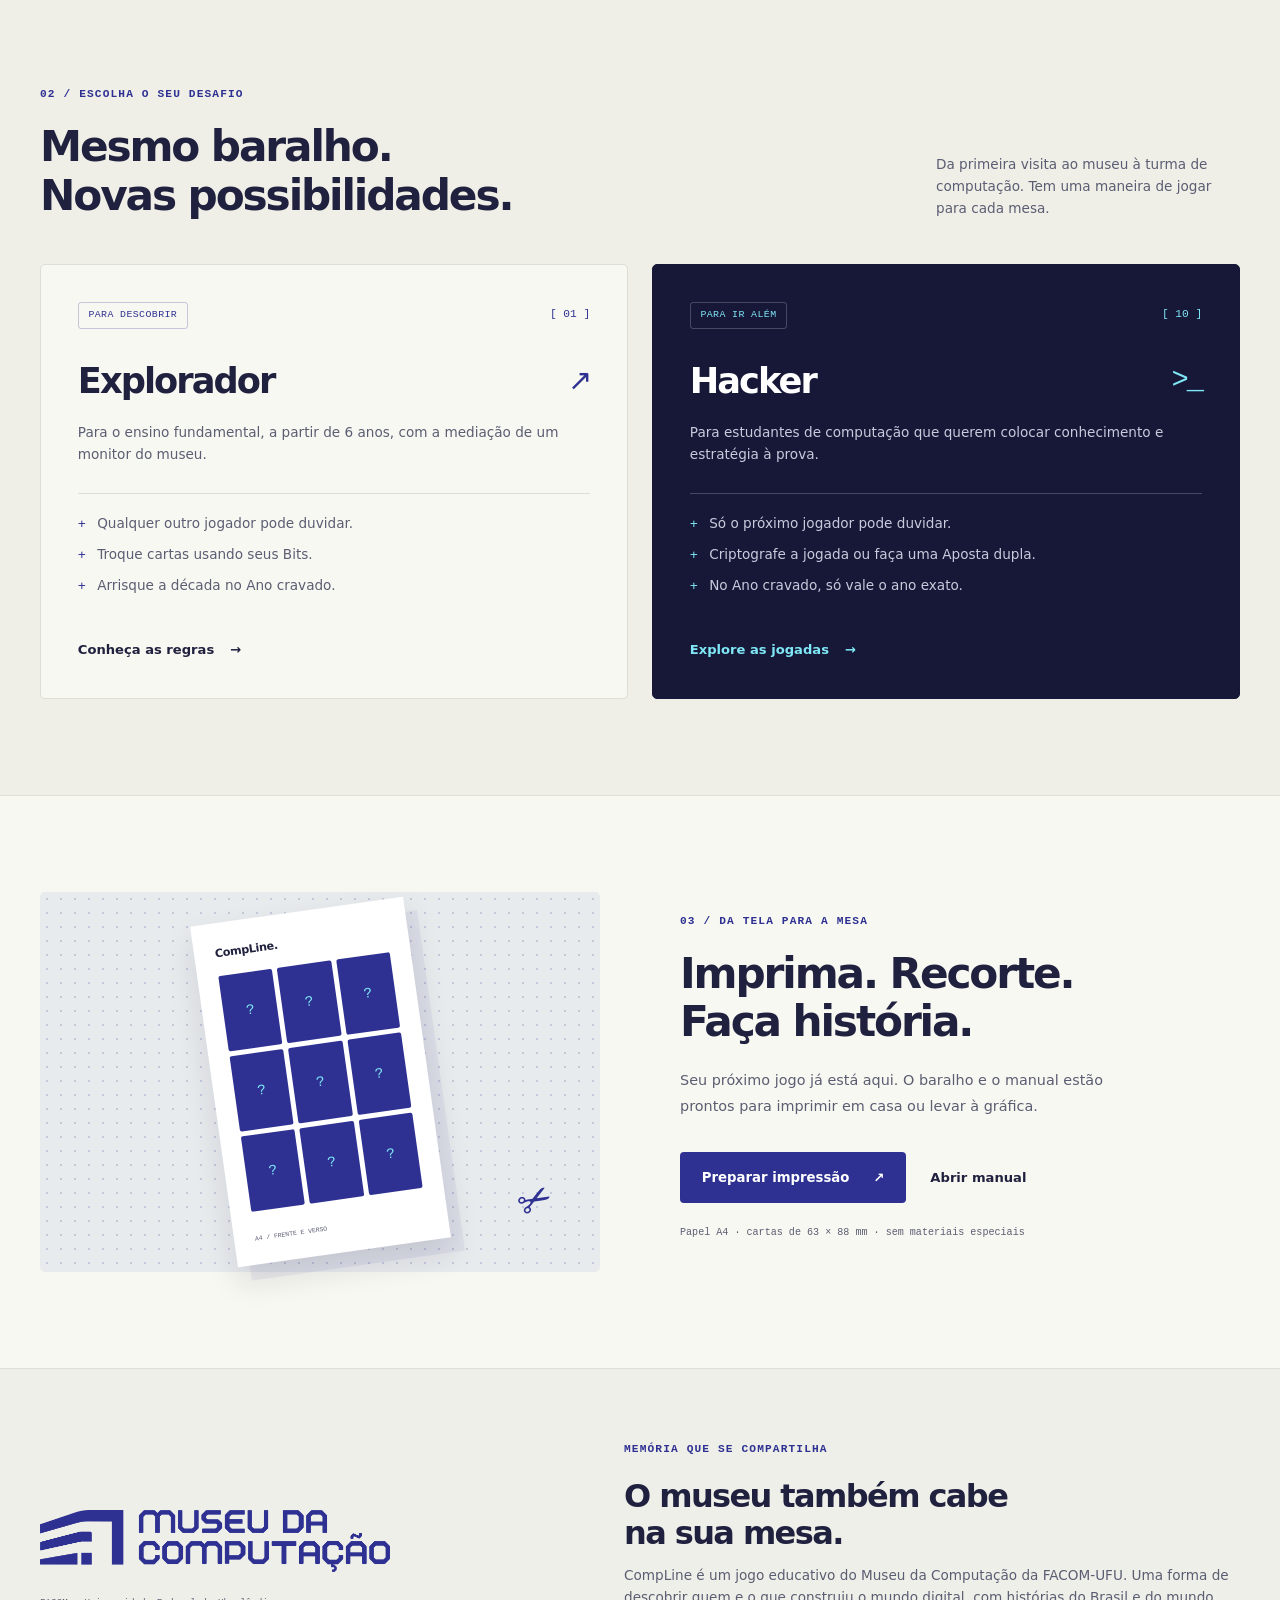
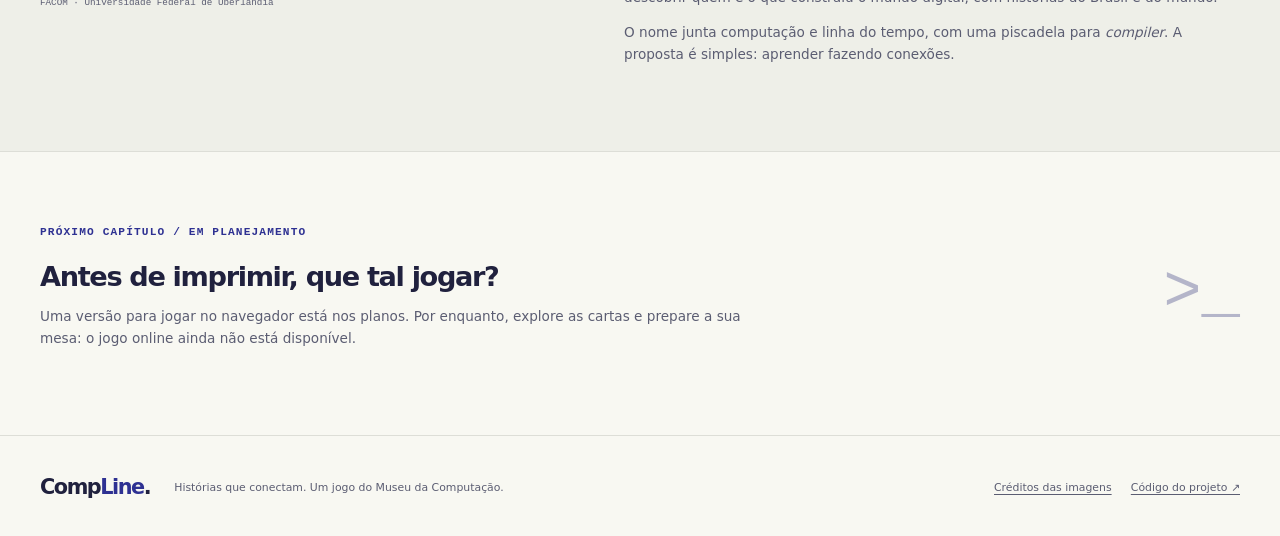
==== commit ea79711b: "Redesign website as CompLine and document the playable web game" ====
--- a/index.html
+++ b/index.html
@@ -1,463 +1,87 @@
 <!doctype html>
-<html lang="pt-BR"><head><meta charset="utf-8">
-<meta name="viewport" content="width=device-width,initial-scale=1">
-<title>Timeline · Museu da Computação FACOM-UFU</title>
-<style>
-@font-face{font-family:"Oxanium";src:url([data-uri]) format("woff");font-weight:200 800;font-display:block}
-@font-face{font-family:"JB Mono";src:url([data-uri]) format("woff");font-weight:100 800;font-display:block}
-@font-face{font-family:"Nunito";src:url([data-uri]) format("woff");font-weight:200 1000;font-display:block}
-.i1{--ic:url([data-uri])}.i2{--ic:url([data-uri])}.i3{--ic:url([data-uri])}.i4{--ic:url([data-uri])}.i5{--ic:url([data-uri])}.i6{--ic:url([data-uri])}.i7{--ic:url([data-uri])}.i8{--ic:url([data-uri])}.i9{--ic:url([data-uri])}.i10{--ic:url([data-uri])}.i11{--ic:url([data-uri])}.i12{--ic:url([data-uri])}.i13{--ic:url([data-uri])}.i14{--ic:url([data-uri])}.i15{--ic:url([data-uri])}.i16{--ic:url([data-uri])}.i17{--ic:url([data-uri])}.i18{--ic:url([data-uri])}.i19{--ic:url([data-uri])}.i20{--ic:url([data-uri])}.i21{--ic:url([data-uri])}.i22{--ic:url([data-uri])}.i23{--ic:url([data-uri])}.i24{--ic:url([data-uri])}.i25{--ic:url([data-uri])}
-:root{--navy:#2e3192;--blue:#0553be;--cyan:#00b1cb;--light:#d5d4d2;--ink:#3d3d45;--disp:"Oxanium","Nunito",Arial,sans-serif;--body:Arial,"Liberation Sans",Helvetica,sans-serif;--mono:"JB Mono","JetBrains Mono",ui-monospace,monospace}
-*{box-sizing:border-box;margin:0;padding:0}
-html,body{height:100%;background:#15163f;overflow:hidden}
-body{font-family:var(--body);color:#fff;-webkit-font-smoothing:antialiased}
-.mono{font-family:var(--mono)}
-#viewport{position:fixed;inset:0;display:flex;align-items:center;justify-content:center}
-#stage{position:relative;width:1920px;height:1080px;flex:none;transform-origin:center center}
-.slide{position:absolute;inset:0;overflow:hidden;opacity:0;visibility:hidden;transition:opacity .45s ease,visibility 0s .45s}
-.slide.active{opacity:1;visibility:visible;transition:opacity .45s ease}
-.dark{background:var(--navy)}
-.blue{background:var(--blue)}
-.light{background:var(--light);color:var(--ink)}
-.ic{display:inline-block;-webkit-mask:var(--ic) center/contain no-repeat;mask:var(--ic) center/contain no-repeat;background:currentColor}
-.hl{color:var(--cyan)}
-.light .hl{color:var(--blue)}
-.kick{font-size:24px;letter-spacing:.06em;color:var(--cyan);margin-bottom:18px}
-.light .kick{color:var(--blue)}
-.h2{font-family:var(--disp);font-weight:700;font-size:84px;line-height:1.02;letter-spacing:-.01em}
-.light .h2{color:var(--navy)}
-#hint{position:fixed;right:16px;bottom:10px;font-size:12px;color:#ffffff70;transition:opacity 1s}
-/* footer */
-.foot{position:absolute;left:0;right:0;bottom:0;height:78px;display:flex;align-items:center;gap:36px;padding:0 120px}
-.flogo{height:28px}
-.tl{flex:1;display:flex;align-items:center;gap:0;height:2px;background:currentColor;opacity:.9;position:relative}
-.tl .tk{flex:1;position:relative;height:2px}
-.tl .tk::after{content:"";position:absolute;right:0;top:-6px;width:14px;height:14px;background:var(--bg,#fff);border:2px solid currentColor}
-.tl .tk.on::after{background:currentColor}
-.tl .tk.cur::after{background:var(--cyan);border-color:var(--cyan);width:18px;height:18px;top:-8px}
-.foot.f-dark{color:#ffffffaa}
-.foot.f-dark .tk::after{background:var(--navy)}
-.s-rules .foot.f-dark .tk::after{background:var(--blue)}
-.foot.f-dark .tk.on::after{background:#ffffffaa}
-.foot.f-dark .tk.cur::after{background:var(--cyan)}
-.foot.f-light{color:var(--navy)}
-.foot.f-light .tk::after{background:var(--light)}
-.foot.f-light .tk.on::after{background:var(--navy)}
-.foot.f-light .tk.cur::after{background:var(--cyan)}
-.pg{font-family:var(--mono);font-size:22px;font-weight:700}
-.pg b{font-weight:400;opacity:.6}
-/* entrance animations */
-.anim{opacity:0;transform:translateY(24px)}
-.active .anim{animation:up .7s cubic-bezier(.2,.8,.2,1) forwards;animation-delay:var(--d,0ms)}
-@keyframes up{to{opacity:1;transform:none}}
-@keyframes pop{from{opacity:0;transform:scale(.6)}to{opacity:1;transform:none}}
-.static .anim{opacity:1!important;transform:none!important;animation:none!important}
-.static *{animation-duration:0s!important;animation-delay:0s!important;transition:none!important}
-/* ---------- mosaic ---------- */
-.mosaic{display:grid;gap:0}
-.tile{position:relative;display:grid;place-items:center;overflow:hidden}
-.active .tile{animation:pop .5s cubic-bezier(.3,1.4,.5,1) both;animation-delay:var(--d,0ms)}
-.tile .ic{width:52%;height:52%}
-.bg-navy{background:var(--navy)}.bg-blue{background:var(--blue)}.bg-cyan{background:var(--cyan)}.bg-light{background:var(--light)}.bg-ink{background:var(--ink)}
-.fg-navy{color:var(--navy)}.fg-blue{color:var(--blue)}.fg-cyan{color:var(--cyan)}.fg-light{color:var(--light)}.fg-ink{color:var(--ink)}
-.tt{font-family:var(--disp);font-weight:700;font-size:34px;line-height:1.05;text-align:center;letter-spacing:.04em}
-.tt.mono{font-family:var(--mono);font-size:28px;font-weight:500}
-.tt.big{font-size:60px}
-.tile.photo img{width:360px;height:360px;display:block;image-rendering:pixelated}
-/* ---------- 1 capa ---------- */
-.s-cover .cover-m{position:absolute;right:0;top:0;width:900px;height:1080px;grid-template-columns:repeat(5,180px);grid-template-rows:repeat(6,180px)}
-.cover-l{position:absolute;left:120px;top:96px;bottom:96px;width:860px;display:flex;flex-direction:column}
-.clogo{width:420px;margin-bottom:auto}
-.mega{font-family:var(--disp);font-weight:800;font-size:166px;line-height:.9;letter-spacing:-.02em;margin:6px 0 26px;white-space:nowrap}
-.mega span{color:var(--cyan)}
-.cursor{display:inline-block;width:.38em;height:.12em;background:#fff;margin-left:.06em;vertical-align:baseline;animation:blink 1.05s steps(1) infinite}
-@keyframes blink{50%{opacity:0}}
-.sub{font-size:40px;line-height:1.25;color:#e9e9f5;max-width:800px}
-.sub b{color:#fff}
-.who{margin-top:auto;display:flex;flex-direction:column;gap:6px;border-left:6px solid var(--cyan);padding-left:22px}
-.who .mono{font-size:20px;color:var(--cyan);letter-spacing:.08em;text-transform:uppercase}
-.who b{font-family:var(--disp);font-size:44px;font-weight:700}
-.who span{font-size:24px;color:#d5d4d2}
-.cover-dith{position:absolute;left:0;bottom:0;width:1020px;height:200px;background:url([data-uri]) repeat-x left bottom/256px 256px;image-rendering:pixelated;opacity:.55;pointer-events:none;z-index:0}
-.cover-l{z-index:1}
-/* ---------- 2 ideia ---------- */
-.s-idea{padding:110px 120px 0}
-.s-idea .h2{font-size:112px;max-width:1500px}
-.lead{font-size:36px;line-height:1.35;max-width:1320px;margin-top:34px;color:var(--ink)}
-.pillars{display:grid;grid-template-columns:repeat(3,1fr);gap:40px;margin-top:80px;position:relative;z-index:1}
-.pill{background:#fff;border-radius:22px;padding:44px 44px 48px;position:relative;box-shadow:0 14px 30px #3d3d4522}
-.pill .ic{width:72px;height:72px;color:var(--blue)}
-.pill.p2 .ic{color:var(--cyan)}.pill.p3 .ic{color:var(--navy)}
-.pill h4{font-family:var(--disp);font-size:42px;font-weight:700;color:var(--navy);margin:18px 0 10px}
-.pill p{font-size:29px;line-height:1.35;color:var(--ink)}
-.idea-dith{position:absolute;left:0;right:0;top:590px;height:384px;background:url([data-uri]) repeat-x left top/256px 384px;image-rendering:pixelated;opacity:.5}
-/* ---------- 3 regras ---------- */
-.s-rules{padding:100px 120px 0}
-.s-rules .kick{color:#bff4fb}
-.s-rules .hl{color:#7fe7f5}
-.board{position:relative;height:420px;margin-top:10px}
-.board .line{position:absolute;left:-120px;right:-120px;top:272px;height:6px;background:repeating-linear-grad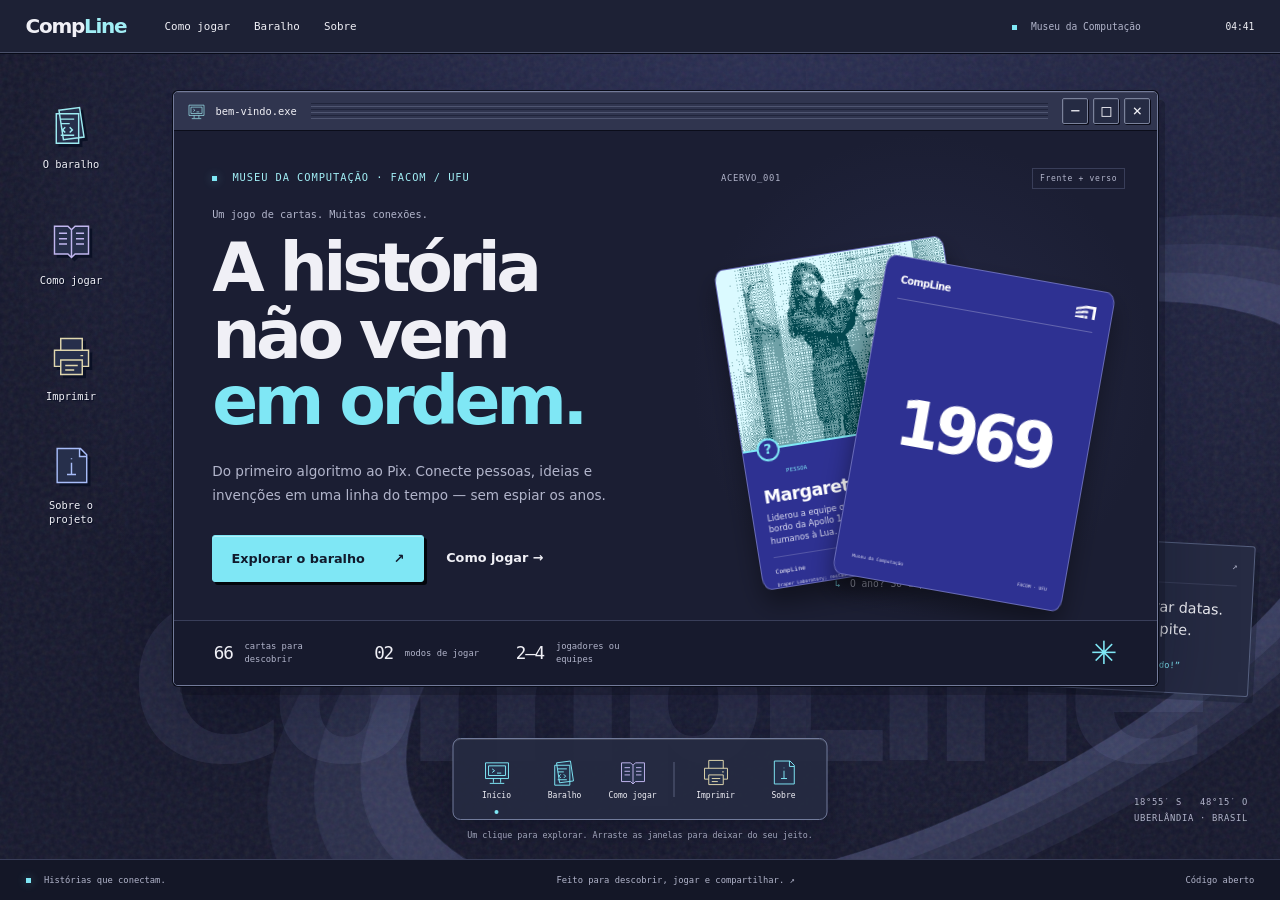
==== commit 7ba150c7: "Redesign CompLine as a dark museum desktop" ====
--- a/index.html
+++ b/index.html
@@ -4,84 +4,65 @@
   <meta charset="utf-8">
   <meta name="viewport" content="width=device-width, initial-scale=1">
   <meta name="description" content="CompLine: um jogo de cartas sobre a história da computação, do Museu da Computação da FACOM-UFU. Conheça as regras e imprima seu baralho.">
-  <meta name="theme-color" content="#2e3192">
+  <meta name="theme-color" content="#111323">
   <title>CompLine · A história da computação fora de ordem</title>
   <link rel="icon" href="img/museu-symbol.png">
   <link rel="stylesheet" href="site.css">
   <link rel="stylesheet" href="cards.css">
+  <script src="desktop.js" type="module"></script>
   <script src="home.js" type="module"></script>
 </head>
 <body class="home-page">
   <a class="skip-link" href="#conteudo">Pular para o conteúdo</a>
-  <header class="site-header">
-    <div class="header-inner container">
-      <a class="brand-link" href="index.html" aria-label="CompLine, início">Comp<span>Line</span><span class="brand-dot" aria-hidden="true">.</span></a>
-      <nav aria-label="Navegação principal">
-        <a href="#como-jogar">Como jogar</a>
-        <a href="deck.html">O baralho</a>
-        <a href="manual.html">Manual <span aria-hidden="true">↗</span></a>
-      </nav>
-      <a class="museum-link" href="#sobre"><img src="img/museu-logo.png" width="5539" height="981" alt="Museu da Computação — sobre o projeto"></a>
-    </div>
+  <svg class="icon-library" xmlns="http://www.w3.org/2000/svg" aria-hidden="true"><defs>
+    <symbol id="i-cards" viewBox="0 0 48 48"><path d="m10 8 23-3 5 33-23 3zM7 12h25v33H7zM12 18h15M12 23h10M12 36h15m-10-9-3 3 3 3m5-6 3 3-3 3"/></symbol>
+    <symbol id="i-guide" viewBox="0 0 48 48"><path d="M5 8h15l4 4 4-4h15v31H28l-4 4-4-4H5zM24 12v31M10 16h9m-9 6h9m-9 6h9m10-12h9m-9 6h9m-9 6h9"/></symbol>
+    <symbol id="i-print" viewBox="0 0 48 48"><path d="M12 17V4h24v13M12 35H5V17h38v18h-7M12 28h24v16H12zM17 34h14m-14 5h10M34 23h3"/></symbol>
+    <symbol id="i-info" viewBox="0 0 48 48"><path d="M8 5h26l7 7v31H8zM33 5v9h8M24 21v13m-5 0h10M24 16v1"/></symbol>
+    <symbol id="i-home" viewBox="0 0 48 48"><path d="M5 8h38v26H5zM10 13h28v16H10zM18 34v7m12-7v7M12 42h24m-20-24 4 3-4 3m8 1h7"/></symbol>
+  </defs></svg>
+  <header class="os-menubar">
+    <a class="brand-link" href="index.html" aria-label="CompLine, início">Comp<span>Line</span></a>
+    <nav aria-label="Menu do desktop"><a href="#como-jogar" data-open="como-jogar">Como jogar</a><a href="deck.html">Baralho</a><a href="#sobre" data-open="sobre">Sobre</a></nav>
+    <div class="os-system"><span class="system-online"><i aria-hidden="true"></i> Museu da Computação</span><time id="os-clock" aria-label="Hora atual">FACOM / UFU</time></div>
   </header>
-  <main id="conteudo">
-    <section class="hero-section container" aria-labelledby="hero-title">
-      <div class="hero-copy">
-        <p class="overline"><span class="live-dot" aria-hidden="true"></span> História em jogo · FACOM / UFU</p>
-        <h1 id="hero-title">A computação<br>fez história.<br><span>Em que ordem?</span></h1>
-        <p class="hero-description">Do primeiro algoritmo ao Pix. Conecte pessoas, ideias e invenções em uma linha do tempo — sem espiar os anos.</p>
-        <div class="actions">
-          <a class="button button-primary" href="deck.html">Conhecer o baralho <span aria-hidden="true">↗</span></a>
-          <a class="text-link" href="#como-jogar">Aprenda a jogar <span aria-hidden="true">↓</span></a>
-        </div>
-        <dl class="hero-facts">
-          <div><dt id="card-count">Um</dt><dd>baralho para descobrir</dd></div>
-          <div><dt>02</dt><dd>modos de jogar</dd></div>
-          <div><dt>2–4</dt><dd>jogadores ou equipes</dd></div>
-        </dl>
+  <main id="conteudo" class="desktop" aria-label="Desktop CompLine">
+    <div class="wallpaper" aria-hidden="true"><div class="wallpaper-orbit"></div><span class="wallpaper-wordmark">CompLine</span><span class="wallpaper-coordinate mono">18°55′ S &nbsp; 48°15′ O<br>UBERLÂNDIA · BRASIL</span></div>
+    <nav class="desktop-shortcuts" aria-label="Aplicativos">
+      <a class="desktop-shortcut" href="deck.html"><svg aria-hidden="true"><use href="#i-cards"/></svg><span>O baralho</span></a>
+      <a class="desktop-shortcut" href="#como-jogar" data-open="como-jogar"><svg aria-hidden="true"><use href="#i-guide"/></svg><span>Como jogar</span></a>
+      <a class="desktop-shortcut" href="#imprimir" data-open="imprimir"><svg aria-hidden="true"><use href="#i-print"/></svg><span>Imprimir</span></a>
+      <a class="desktop-shortcut" href="#sobre" data-open="sobre"><svg aria-hidden="true"><use href="#i-info"/></svg><span>Sobre o projeto</span></a>
+    </nav>
+    <section class="os-window welcome-window" id="inicio" aria-labelledby="welcome-title" tabindex="-1">
+      <div class="window-titlebar"><span class="window-file"><svg aria-hidden="true"><use href="#i-home"/></svg>bem-vindo.exe</span><span class="window-grip" aria-hidden="true"></span><div class="window-controls" hidden><button type="button" data-window-action="minimize" aria-label="Minimizar boas-vindas" title="Minimizar">−</button><button type="button" data-window-action="maximize" aria-label="Expandir boas-vindas" aria-pressed="false" title="Expandir">□</button><button type="button" data-window-action="close" aria-label="Fechar boas-vindas" title="Fechar">×</button></div></div>
+      <div class="window-body welcome-body">
+        <div class="welcome-copy"><p class="overline"><span class="live-dot" aria-hidden="true"></span> Museu da Computação · FACOM / UFU</p><p class="welcome-kicker mono">Um jogo de cartas. Muitas conexões.</p><h1 id="welcome-title">A história<br>não vem<br><em>em ordem.</em></h1><p class="hero-description">Do primeiro algoritmo ao Pix. Conecte pessoas, ideias e invenções em uma linha do tempo — sem espiar os anos.</p><div class="actions"><a class="button button-primary" href="deck.html">Explorar o baralho <span aria-hidden="true">↗</span></a><a class="text-link" href="#como-jogar" data-open="como-jogar">Como jogar →</a></div></div>
+        <div class="hero-exhibit"><p class="exhibit-label mono"><span>ACERVO_001</span><span class="tag">Frente + verso</span></p><div id="hero-cards" class="hero-cards" aria-label="Amostra das cartas do baralho"><p class="preview-loading">Pessoas, invenções e muitas descobertas.<br><a href="deck.html">Explore o baralho completo ↗</a></p></div><p class="exhibit-caption mono"><span aria-hidden="true">↳</span> O ano? Só depois do palpite.</p></div>
       </div>
-      <div class="hero-exhibit">
-        <div class="exhibit-grid" aria-hidden="true"></div>
-        <p class="exhibit-label mono">Acervo em mãos <span>001 — ∞</span></p>
-        <div id="hero-cards" class="hero-cards" aria-label="Amostra das cartas do baralho"><p class="preview-loading">Pessoas, invenções e muitas descobertas.<br><a href="deck.html">Explore o baralho completo ↗</a></p></div>
-        <div class="exhibit-caption"><span aria-hidden="true">↳</span><p>O nome e a dica estão na frente.<br><strong>O ano? Só depois do palpite.</strong></p></div>
-        <span class="exhibit-cross" aria-hidden="true">+</span>
-      </div>
+      <dl class="window-status hero-facts"><div><dt id="card-count">Um</dt><dd>baralho para descobrir</dd></div><div><dt>02</dt><dd>modos de jogar</dd></div><div><dt>2–4</dt><dd>jogadores ou equipes</dd></div><div class="status-spark" aria-hidden="true">✳</div></dl>
     </section>
-
-    <section class="intro-strip" aria-label="Sobre o jogo">
-      <div class="container"><span class="mono">Não precisa decorar datas.</span><p>Um pouco de lógica. Um bom palpite. E coragem para dizer <strong>Duvido!</strong></p><span aria-hidden="true">↗</span></div>
+    <aside class="desktop-note" aria-label="Uma dica para a mesa"><span class="mono">lembrete.txt <span aria-hidden="true">↗</span></span><p>Não precisa decorar datas.<br>Só de um bom palpite.</p><strong>Na dúvida, mande um “Duvido!”</strong></aside>
+    <section class="os-window content-window" id="como-jogar" aria-labelledby="rules-title" tabindex="-1">
+      <div class="window-titlebar"><span class="window-file"><svg aria-hidden="true"><use href="#i-guide"/></svg>como-jogar.md</span><span class="window-grip" aria-hidden="true"></span><div class="window-controls" hidden><button type="button" data-window-action="minimize" aria-label="Minimizar como jogar" title="Minimizar">−</button><button type="button" data-window-action="maximize" aria-label="Expandir como jogar" aria-pressed="false" title="Expandir">□</button><button type="button" data-window-action="close" aria-label="Fechar como jogar" title="Fechar">×</button></div></div>
+      <div class="window-body content-body"><p class="overline">01 / Aprender fazendo conexões</p><h2 id="rules-title">O passado é a sua<br>próxima jogada.</h2><p class="section-description">Um pouco de lógica. Um bom palpite. E coragem para dizer <strong>Duvido!</strong></p>
+        <ol class="steps"><li><span class="step-number">01</span><h3>Leia a pista.</h3><p>Escolha uma carta da sua mão e leia o nome e a dica em voz alta. Nada de olhar o verso.</p></li><li><span class="step-number">02</span><h3>Encontre o lugar.</h3><p>Antes, entre ou depois? Encaixe a carta onde você acha que ela entra na linha do tempo.</p></li><li><span class="step-number">03</span><h3>Vire a história.</h3><p>Dê a chance de alguém duvidar e revele o ano. Se acertou, a carta fica. Se errou, compre outra.</p></li></ol>
+        <p class="rules-footnote"><strong>E quem ganha?</strong> Esvaziou a mão? Os demais jogam mais uma vez. Vence quem terminar com menos cartas; os Bits desempatam.</p>
+        <div class="mode-grid"><article class="mode-panel"><span class="tag">A partir de 6 anos · com mediação</span><h3>Explorador <span aria-hidden="true">↗</span></h3><p>Para descobrir a computação com a turma do museu.</p><ul><li>Qualquer outro jogador pode duvidar.</li><li>Troque cartas usando seus Bits.</li><li>Arrisque a década no Ano cravado.</li></ul><a class="text-link" href="manual.html#modes-title">Regras do modo →</a></article><article class="mode-panel"><span class="tag">Para estudantes de computação</span><h3>Hacker <span aria-hidden="true">&gt;_</span></h3><p>Conhecimento e estratégia à prova, na mesma mesa.</p><ul><li>Só o próximo jogador pode duvidar.</li><li>Criptografe ou faça uma Aposta dupla.</li><li>No Ano cravado, só vale o ano exato.</li></ul><a class="text-link" href="manual.html#bits-title">Explore as jogadas →</a></article></div><a class="button button-primary" href="manual.html">Abrir o manual completo ↗</a>
+      </div><div class="window-status mono">COMPLINE / MANUAL DE JOGO <span>Sem precisar decorar.</span></div>
     </section>
-
-    <section class="section container" id="como-jogar" aria-labelledby="rules-title">
-      <div class="section-heading"><div><p class="overline">01 / Uma carta, muitas conexões</p><h2 id="rules-title">O passado é a sua próxima jogada.</h2></div><a class="text-link" href="manual.html">Regras completas <span aria-hidden="true">↗</span></a></div>
-      <ol class="steps">
-        <li><span class="step-number">01</span><div class="step-diagram diagram-read" aria-hidden="true"><span>?</span><i></i><i></i></div><h3>Leia a pista.</h3><p>Escolha uma carta da sua mão e leia o nome e a dica em voz alta. Nada de olhar o verso.</p></li>
-        <li><span class="step-number">02</span><div class="step-diagram diagram-place" aria-hidden="true"><i></i><span>+</span><i></i></div><h3>Encontre o lugar.</h3><p>Antes, entre ou depois? Encaixe a carta onde você acha que ela entra na linha do tempo.</p></li>
-        <li><span class="step-number">03</span><div class="step-diagram diagram-reveal" aria-hidden="true"><span>Duvido!</span><i>↻</i></div><h3>Vire a história.</h3><p>Dê a chance de alguém duvidar e revele o ano. Se acertou, a carta fica. Se errou, compre outra.</p></li>
-      </ol>
-      <div class="rules-footnote"><span class="mono">E quem ganha?</span><p>Esvaziou a mão? Os demais jogam mais uma vez. Vence quem terminar com menos cartas; os Bits desempatam.</p></div>
+    <section class="os-window content-window print-window" id="imprimir" aria-labelledby="print-title" tabindex="-1">
+      <div class="window-titlebar"><span class="window-file"><svg aria-hidden="true"><use href="#i-print"/></svg>imprimir.a4</span><span class="window-grip" aria-hidden="true"></span><div class="window-controls" hidden><button type="button" data-window-action="minimize" aria-label="Minimizar impressão" title="Minimizar">−</button><button type="button" data-window-action="maximize" aria-label="Expandir impressão" aria-pressed="false" title="Expandir">□</button><button type="button" data-window-action="close" aria-label="Fechar impressão" title="Fechar">×</button></div></div>
+      <div class="window-body content-body print-content"><div class="print-art" aria-hidden="true"><div class="paper-sheet"><span class="brand-link">CompLine</span><div class="paper-grid"><i>?</i><i>?</i><i>?</i><i>?</i><i>?</i><i>?</i><i>?</i><i>?</i><i>?</i></div><small>A4 / FRENTE E VERSO</small></div></div><div><p class="overline">02 / Da tela para a mesa</p><h2 id="print-title">Imprima.<br>Recorte.<br>Faça história.</h2><p class="section-description">Seu próximo jogo já está aqui. O baralho e o manual estão prontos para imprimir em casa ou levar à gráfica.</p><div class="actions"><a class="button button-primary" href="deck.html#imprimir">Preparar impressão ↗</a><a class="text-link" href="manual.html">Abrir manual →</a></div><p class="small-note mono">Papel A4 · cartas de 63 × 88 mm<br>Frente e verso · virar pela borda longa</p></div></div><div class="window-status mono">SAÍDA: UM BOM JOGO <span>Sem materiais especiais.</span></div>
     </section>
-
-    <section class="modes-section" aria-labelledby="modes-title">
-      <div class="container section">
-        <div class="section-heading"><div><p class="overline">02 / Escolha o seu desafio</p><h2 id="modes-title">Mesmo baralho.<br>Novas possibilidades.</h2></div><p class="section-aside">Da primeira visita ao museu à turma de computação. Tem uma maneira de jogar para cada mesa.</p></div>
-        <div class="mode-grid">
-          <article class="mode-panel"><div class="mode-top"><span class="tag">Para descobrir</span><span class="mono">[ 01 ]</span></div><h3>Explorador<span aria-hidden="true">↗</span></h3><p>Para o ensino fundamental, a partir de 6 anos, com a mediação de um monitor do museu.</p><ul><li>Qualquer outro jogador pode duvidar.</li><li>Troque cartas usando seus Bits.</li><li>Arrisque a década no Ano cravado.</li></ul><a class="text-link" href="manual.html#modes-title">Conheça as regras <span aria-hidden="true">→</span></a></article>
-          <article class="mode-panel mode-hacker"><div class="mode-top"><span class="tag">Para ir além</span><span class="mono">[ 10 ]</span></div><h3>Hacker<span aria-hidden="true">&gt;_</span></h3><p>Para estudantes de computação que querem colocar conhecimento e estratégia à prova.</p><ul><li>Só o próximo jogador pode duvidar.</li><li>Criptografe a jogada ou faça uma Aposta dupla.</li><li>No Ano cravado, só vale o ano exato.</li></ul><a class="text-link" href="manual.html#bits-title">Explore as jogadas <span aria-hidden="true">→</span></a></article>
-        </div>
-      </div>
+    <section class="os-window content-window about-window" id="sobre" aria-labelledby="about-title" tabindex="-1">
+      <div class="window-titlebar"><span class="window-file"><svg aria-hidden="true"><use href="#i-info"/></svg>sobre.txt</span><span class="window-grip" aria-hidden="true"></span><div class="window-controls" hidden><button type="button" data-window-action="minimize" aria-label="Minimizar sobre" title="Minimizar">−</button><button type="button" data-window-action="maximize" aria-label="Expandir sobre" aria-pressed="false" title="Expandir">□</button><button type="button" data-window-action="close" aria-label="Fechar sobre" title="Fechar">×</button></div></div>
+      <div class="window-body content-body"><img class="about-logo" src="img/museu-logo.png" width="5539" height="981" alt="Museu da Computação"><p class="overline">03 / Memória que se compartilha</p><h2 id="about-title">O museu também<br>cabe na sua mesa.</h2><p>CompLine é um jogo educativo do Museu da Computação da FACOM-UFU. Uma forma de descobrir quem e o que construiu o mundo digital, com histórias do Brasil e do mundo.</p><p>O nome junta computação e linha do tempo, com uma piscadela para <em>compiler</em>. A proposta é simples: aprender fazendo conexões.</p><div class="future-note"><span class="tag">Próximo capítulo / em planejamento</span><h3>E jogar no navegador?</h3><p>Está nos planos, mas ainda não está disponível. Por enquanto, explore as cartas e prepare a sua mesa.</p></div><div class="actions"><a class="text-link" href="deck.html#creditos">Créditos das imagens ↗</a><a class="text-link" href="https://github.com/matheusmedrado/museuComp">Código do projeto ↗</a></div></div><div class="window-status mono">FACOM / UFU <span>Histórias que conectam.</span></div>
     </section>
-
-    <section class="section container print-section" id="imprimir" aria-labelledby="print-title">
-      <div class="print-art" aria-hidden="true"><div class="paper-sheet"><span>CompLine.</span><div class="paper-grid"><i>?</i><i>?</i><i>?</i><i>?</i><i>?</i><i>?</i><i>?</i><i>?</i><i>?</i></div><small>A4 / FRENTE E VERSO</small></div><span class="cut-mark">✂</span></div>
-      <div><p class="overline">03 / Da tela para a mesa</p><h2 id="print-title">Imprima. Recorte.<br>Faça história.</h2><p class="section-description">Seu próximo jogo já está aqui. O baralho e o manual estão prontos para imprimir em casa ou levar à gráfica.</p><div class="actions"><a class="button button-primary" href="deck.html#imprimir">Preparar impressão <span aria-hidden="true">↗</span></a><a class="text-link" href="manual.html">Abrir manual</a></div><p class="small-note">Papel A4 · cartas de 63 × 88 mm · sem materiais especiais</p></div>
-    </section>
-
-    <section class="about-section" id="sobre" aria-labelledby="about-title"><div class="container about-grid"><div class="about-logo"><img src="img/museu-logo.png" width="5539" height="981" alt="Museu da Computação"><span class="mono">FACOM · Universidade Federal de Uberlândia</span></div><div><p class="overline">Memória que se compartilha</p><h2 id="about-title">O museu também cabe na sua mesa.</h2><p>CompLine é um jogo educativo do Museu da Computação da FACOM-UFU. Uma forma de descobrir quem e o que construiu o mundo digital, com histórias do Brasil e do mundo.</p><p>O nome junta computação e linha do tempo, com uma piscadela para <em>compiler</em>. A proposta é simples: aprender fazendo conexões.</p></div></div></section>
-
-    <section class="future-section container" aria-labelledby="future-title"><div><p class="overline">Próximo capítulo / em planejamento</p><h2 id="future-title">Antes de imprimir, que tal jogar?</h2><p>Uma versão para jogar no navegador está nos planos. Por enquanto, explore as cartas e prepare a sua mesa: o jogo online ainda não está disponível.</p></div><span class="future-icon mono" aria-hidden="true">&gt;_</span></section>
+    <nav class="os-dock" aria-label="Atalhos do desktop"><a href="#inicio" data-open="inicio" aria-label="Boas-vindas" title="Boas-vindas"><svg aria-hidden="true"><use href="#i-home"/></svg><span>Início</span></a><a href="deck.html" title="O baralho"><svg aria-hidden="true"><use href="#i-cards"/></svg><span>Baralho</span></a><a href="#como-jogar" data-open="como-jogar" title="Como jogar"><svg aria-hidden="true"><use href="#i-guide"/></svg><span>Como jogar</span></a><span class="dock-divider" aria-hidden="true"></span><a href="#imprimir" data-open="imprimir" title="Imprimir"><svg aria-hidden="true"><use href="#i-print"/></svg><span>Imprimir</span></a><a href="#sobre" data-open="sobre" title="Sobre o projeto"><svg aria-hidden="true"><use href="#i-info"/></svg><span>Sobre</span></a></nav>
+    <p class="desktop-hint mono">Um clique para explorar. <span>Arraste as janelas para deixar do seu jeito.</span></p>
   </main>
-  <footer class="site-footer"><div class="container footer-inner"><a class="brand-link" href="index.html">Comp<span>Line</span>.</a><p>Histórias que conectam. Um jogo do Museu da Computação.</p><div><a href="deck.html#creditos">Créditos das imagens</a><a href="https://github.com/matheusmedrado/museuComp">Código do projeto ↗</a></div></div></footer>
+  <footer class="os-footer mono"><span><i class="live-dot" aria-hidden="true"></i> Histórias que conectam.</span><span>Feito para descobrir, jogar e compartilhar. ↗</span><a href="https://github.com/matheusmedrado/museuComp">Código aberto</a></footer>
+  <div id="desktop-announcement" class="sr-only" role="status" aria-live="polite"></div>
 </body>
 </html>
--- a/site.css
+++ b/site.css
@@ -1,4 +1,5 @@
-:root { --navy: #2e3192; --cyan: #7fe7f5; --night: #171838; --ink: #20213e; --soft-ink: #5b5d72; --canvas: #f8f8f2; --line: #ddded7; --mono: ui-monospace, "SFMono-Regular", Consolas, monospace; }
+/* Card colors are deliberately independent from the dark desktop surfaces. */
+:root { color-scheme: dark; --navy: #2e3192; --cyan: #7fe7f5; --night: #171838; --ink: #f0f0f6; --soft-ink: #b2b5cb; --canvas: #111323; --surface: #1b1e33; --surface-raised: #24283f; --line: #393e59; --accent: #a1eef5; --mono: ui-monospace, "SFMono-Regular", Consolas, monospace; --logo-font: system-ui, sans-serif; }
 * { box-sizing: border-box; }
 html { scroll-behavior: smooth; scroll-padding-top: 2rem; }
 body { margin: 0; background: var(--canvas); color: var(--ink); font: 1rem/1.6 system-ui, -apple-system, BlinkMacSystemFont, "Segoe UI", sans-serif; }
@@ -6,128 +7,179 @@
 a { color: inherit; text-underline-offset: .25em; }
 button, input, select { font: inherit; }
 button, select { cursor: pointer; }
-a, button, input, select, summary { -webkit-tap-highlight-color: transparent; }
-:focus-visible { outline: 3px solid var(--navy); outline-offset: 5px; }
+button { color: inherit; }
+button, a, input, select, summary { -webkit-tap-highlight-color: transparent; }
+:focus-visible { outline: 2px solid var(--accent); outline-offset: 5px; }
 img { max-width: 100%; }
-.container { width: min(1200px, calc(100% - 5rem)); margin-inline: auto; }
+.container { width: min(1200px, calc(100% - 4rem)); margin-inline: auto; }
 .mono, .overline { font-family: var(--mono); }
-.overline { margin: 0 0 1.2rem; font-size: .7rem; line-height: 1.6; font-weight: 600; text-transform: uppercase; letter-spacing: .1em; color: var(--navy); }
-.skip-link { position: fixed; top: .5rem; left: .5rem; z-index: 20; padding: .8rem 1rem; background: var(--night); color: white; transform: translateY(-160%); }
+.overline { margin: 0 0 1.2rem; color: var(--accent); font: 500 .65rem/1.7 var(--mono); text-transform: uppercase; letter-spacing: .09em; }
+.skip-link { position: fixed; top: .5rem; left: .5rem; z-index: 2000; padding: .8rem 1rem; background: var(--cyan); color: var(--canvas); transform: translateY(-160%); }
 .skip-link:focus { transform: translateY(0); }
-.site-header { border-bottom: 1px solid var(--line); background: var(--canvas); }
-.header-inner { min-height: 94px; display: flex; align-items: center; gap: 2.5rem; justify-content: space-between; }
-.brand-link { color: var(--ink); white-space: nowrap; text-decoration: none; font-weight: 800; font-size: 1.65rem; line-height: 1; letter-spacing: -.07em; }
-.brand-link > span:first-child { color: var(--navy); }
-.brand-dot { color: var(--navy); }
-.site-header nav { display: flex; align-items: center; gap: 2rem; margin-left: auto; }
-.site-header nav a { color: var(--soft-ink); font-size: .82rem; font-weight: 600; text-decoration: none; padding-block: .8rem; }
-.site-header nav a:hover, .site-header nav a[aria-current="page"] { color: var(--navy); text-decoration: underline; }
+.sr-only { position: absolute; width: 1px; height: 1px; padding: 0; margin: -1px; clip-path: inset(50%); overflow: hidden; white-space: nowrap; }
+.icon-library { position: absolute; width: 0; height: 0; overflow: hidden; }
+.brand-link { color: var(--ink); white-space: nowrap; text-decoration: none; font: 800 1.5rem/1 var(--logo-font); letter-spacing: -.065em; }
+.brand-link > span:first-child { color: var(--accent); }
+.button { display: inline-flex; align-items: center; justify-content: center; gap: 1.8rem; min-height: 46px; padding: .8rem 1.15rem; border: 1px solid var(--line); border-radius: 3px; text-decoration: none; font-size: .8rem; font-weight: 650; line-height: 1.5; transition: background .18s, transform .18s, box-shadow .18s; }
+.button-primary { background: var(--cyan); color: #111b2d; border-color: var(--cyan); box-shadow: inset 0 1px 0 #ffffff65, 3px 3px 0 #03060c; }
+.button-primary:hover { background: #bef5fa; transform: translateY(-2px); box-shadow: inset 0 1px 0 #ffffff65, 3px 5px 0 #03060c; }
+.button-secondary { background: var(--surface-raised); color: var(--ink); }
+.button-secondary:hover { background: #333952; }
+.text-link { font-size: .8rem; font-weight: 600; text-decoration: none; }
+.text-link:hover { color: var(--accent); text-decoration: underline; }
+.actions { display: flex; align-items: center; flex-wrap: wrap; gap: 1.4rem; margin-top: 1.7rem; }
+.live-dot { display: inline-block; width: 5px; height: 5px; margin-right: .5rem; background: var(--cyan); box-shadow: 0 0 10px #7fe7f560; vertical-align: middle; }
+.tag { display: inline-block; padding: .25rem .45rem; border: 1px solid var(--line); color: var(--soft-ink); font: .6rem/1.4 var(--mono); }
+h2, h3 { line-height: 1.12; }
+h2 { margin: 0 0 1rem; font-size: clamp(2rem, 3.8vw, 3.2rem); font-weight: 550; letter-spacing: -.055em; }
+.section-description { max-width: 38rem; color: var(--soft-ink); font-size: .95rem; }
+.small-note { margin-top: 1.8rem; font-size: .65rem; color: var(--soft-ink); }
+
+/* Shared page chrome for the catalog and manual. */
+.site-header { border-bottom: 1px solid var(--line); background: #171a2b; }
+.header-inner { display: flex; min-height: 72px; align-items: center; justify-content: space-between; gap: 2rem; }
+.site-header nav { display: flex; gap: 1.8rem; margin-left: auto; }
+.site-header nav a { padding-block: .75rem; text-decoration: none; font: .72rem var(--mono); color: var(--soft-ink); }
+.site-header nav a:hover, .site-header nav a[aria-current="page"] { color: var(--accent); text-decoration: underline; }
 .museum-link { display: flex; align-items: center; padding-left: 2rem; border-left: 1px solid var(--line); }
-.museum-link img { width: 185px; height: auto; }
-.hero-section { display: grid; grid-template-columns: 1.06fr 1fr; gap: 2rem; align-items: center; min-height: 690px; padding-block: 4.5rem 3.5rem; }
-.hero-copy { position: relative; z-index: 1; }
-.live-dot { display: inline-block; width: .45rem; height: .45rem; margin-right: .6rem; background: var(--navy); box-shadow: 0 0 0 4px #2e319211; border-radius: 50%; vertical-align: middle; }
-.hero-copy h1 { color: var(--ink); font-size: clamp(3.1rem, 5.6vw, 4.75rem); font-weight: 750; letter-spacing: -.065em; line-height: 1.04; margin: 0 0 1.6rem; }
-.hero-copy h1 > span { color: var(--navy); }
-.hero-description { max-width: 28rem; color: var(--soft-ink); font-size: 1.04rem; line-height: 1.75; }
-.actions { display: flex; flex-wrap: wrap; gap: 1.5rem; align-items: center; margin-top: 2rem; }
-.button { display: inline-flex; gap: 1.5rem; align-items: center; justify-content: center; border: 1px solid transparent; border-radius: 4px; padding: .9rem 1.3rem; text-decoration: none; font-size: .83rem; font-weight: 650; line-height: 1.5; }
-.button-primary { background: var(--navy); color: white; }
-.button-primary:hover { background: #202374; }
-.button-secondary { background: white; border-color: var(--line); color: var(--navy); }
-.text-link { font-size: .82rem; font-weight: 650; text-decoration: none; }
-.text-link:hover { text-decoration: underline; }
-.text-link > span { margin-left: .7rem; }
-.hero-facts { display: flex; justify-content: space-between; max-width: 29rem; padding-top: 1.8rem; margin: 2.6rem 0 0; border-top: 1px solid var(--line); gap: 1rem; }
-.hero-facts dt { font: 500 1.6rem/1.2 var(--mono); letter-spacing: -.06em; }
-.hero-facts dd { margin: .5rem 0 0; color: var(--soft-ink); font-size: .66rem; }
-.hero-exhibit { min-width: 0; position: relative; height: 550px; isolation: isolate; }
-.exhibit-grid { position: absolute; inset: 0 -1rem 0 0; background-image: linear-gradient(#2e31920b 1px, transparent 1px), linear-gradient(90deg, #2e31920b 1px, transparent 1px); background-size: 30px 30px; mask-image: radial-gradient(ellipse, #000 45%, transparent 75%); z-index: -1; }
-.exhibit-label { display: flex; justify-content: space-between; position: absolute; top: 0; inset-inline: 1rem; font-size: .6rem; text-transform: uppercase; letter-spacing: .13em; color: var(--soft-ink); }
-.exhibit-label > span { color: var(--navy); }
-.hero-cards { position: absolute; inset: 3rem 0 4rem; }
-.preview-loading { padding: 6rem 2rem; color: var(--soft-ink); }
-.hero-card { position: absolute; width: 46%; container-type: inline-size; filter: drop-shadow(0 20px 16px #17183825); }
-.hero-card .card { min-height: 0; }
-.hero-card:nth-child(1) { top: 7%; left: 2%; transform: rotate(-13deg); }
-.hero-card:nth-child(2) { top: 16%; right: 0; transform: rotate(13deg); }
-.hero-card:nth-child(3) { top: 19%; left: 28%; transform: rotate(-3deg); z-index: 2; }
-.exhibit-caption { position: absolute; display: flex; align-items: start; gap: .8rem; bottom: 0; left: 12%; color: var(--soft-ink); font: .65rem/1.8 var(--mono); }
-.exhibit-caption > span { color: var(--navy); font-size: 1.8rem; }
-.exhibit-caption strong { color: var(--ink); font-weight: 500; }
-.exhibit-cross { position: absolute; right: 0; bottom: 1rem; font: 1.7rem var(--mono); color: var(--navy); }
-.intro-strip { background: var(--navy); color: white; }
-.intro-strip .container { display: flex; align-items: center; gap: 2rem; padding-block: 1.3rem; }
-.intro-strip .mono { color: var(--cyan); font-size: .7rem; flex-shrink: 0; }
-.intro-strip p { font-size: .8rem; margin: 0; }
-.intro-strip .container > span:last-child { margin-left: auto; color: var(--cyan); font-size: 1.5rem; }
-.section { padding-block: 6rem; }
-h2 { font-size: clamp(2rem, 3.3vw, 2.75rem); line-height: 1.14; letter-spacing: -.05em; font-weight: 650; margin: 0; }
-.section-heading { display: flex; align-items: end; justify-content: space-between; gap: 2rem; margin-bottom: 2.8rem; }
-.section-heading h2 { max-width: 40rem; }
-.section-heading .text-link { white-space: nowrap; padding-bottom: .3rem; }
-.steps { display: grid; grid-template-columns: repeat(3, 1fr); gap: 1.3rem; padding: 0; margin: 0; list-style: none; }
-.steps > li { position: relative; padding: 1.8rem; border: 1px solid var(--line); background: #fff9; border-radius: 5px; }
-.step-number { font: .65rem var(--mono); color: var(--soft-ink); }
-.step-diagram { height: 6.5rem; display: flex; align-items: center; justify-content: center; gap: .4rem; color: var(--navy); }
-.step-diagram i, .diagram-read span { width: 2.5rem; height: 3.5rem; border: 1px solid var(--navy); border-radius: 4px; background: #e8e9f4; }
-.diagram-read span { display: grid; place-items: center; background: var(--navy); color: var(--cyan); font: 1.7rem var(--mono); transform: rotate(-12deg); }
-.diagram-read i { width: .9rem; height: 2px; border: none; background: var(--navy); }
-.diagram-read i:last-child { width: 1.7rem; }
-.diagram-place { gap: 1rem; background: linear-gradient(var(--navy),var(--navy)) center/60% 1px no-repeat; }
-.diagram-place span { display: grid; place-items: center; background: var(--canvas); border: 1px dashed var(--navy); width: 2.5rem; height: 3.5rem; border-radius: 4px; }
-.diagram-reveal span { background: var(--navy); color: white; font: 600 .85rem var(--mono); padding: .7rem 1rem; border-radius: 5px 5px 0 5px; transform: rotate(-6deg); }
-.diagram-reveal i { background: transparent; border: 0; font-size: 2rem; font-style: normal; display: grid; place-items: center; }
-.steps h3 { font-size: 1.2rem; letter-spacing: -.025em; margin: .6rem 0 .7rem; }
-.steps p { color: var(--soft-ink); font-size: .84rem; line-height: 1.8; margin: 0; }
-.rules-footnote { display: flex; align-items: baseline; gap: 1.5rem; margin-top: 1.5rem; }
-.rules-footnote .mono { font-size: .68rem; color: var(--navy); white-space: nowrap; }
-.rules-footnote p { font-size: .77rem; color: var(--soft-ink); margin: 0; }
-.modes-section { background: #efefe8; border-block: 1px solid var(--line); }
-.section-aside { max-width: 19rem; margin: 0; color: var(--soft-ink); font-size: .85rem; }
-.mode-grid { display: grid; grid-template-columns: 1fr 1fr; gap: 1.5rem; }
-.mode-panel { background: var(--canvas); padding: 2.3rem; border: 1px solid var(--line); border-radius: 5px; }
-.mode-top { display: flex; align-items: center; justify-content: space-between; color: var(--navy); font-size: .7rem; }
-.tag { display: inline-flex; border: 1px solid #2e319240; border-radius: 3px; padding: .2rem .6rem; font: .62rem/1.8 var(--mono); letter-spacing: .04em; text-transform: uppercase; }
-.mode-panel h3 { display: flex; align-items: center; justify-content: space-between; gap: 1rem; font-size: 2.2rem; letter-spacing: -.055em; margin: 1.5rem 0 .7rem; font-weight: 650; }
-.mode-panel h3 > span { font: 1.8rem var(--mono); color: var(--navy); }
-.mode-panel p, .mode-panel li { font-size: .85rem; color: var(--soft-ink); }
-.mode-panel ul { padding: 1.2rem 0 1.4rem; list-style: none; border-top: 1px solid var(--line); margin-top: 1.7rem; }
-.mode-panel li + li { margin-top: .5rem; }
-.mode-panel li::before { content: '+'; margin-right: .7rem; color: var(--navy); font-family: var(--mono); }
-.mode-hacker { background: var(--night); color: white; border-color: var(--night); }
-.mode-hacker p, .mode-hacker li { color: #c9cbdd; }
-.mode-hacker .mode-top, .mode-hacker h3 > span, .mode-hacker li::before, .mode-hacker .text-link { color: var(--cyan); }
-.mode-hacker .tag, .mode-hacker ul { border-color: #ffffff35; }
-.mode-hacker :focus-visible { outline-color: var(--cyan); }
-.print-section { display: grid; grid-template-columns: 1fr 1fr; align-items: center; gap: 5rem; }
-.section-description { color: var(--soft-ink); max-width: 30rem; font-size: .9rem; line-height: 1.8; margin-top: 1.4rem; }
-.small-note { font: .63rem/1.8 var(--mono); color: var(--soft-ink); margin-top: 1.3rem; }
-.print-art { min-height: 380px; display: grid; place-items: center; background: #e8ebed; border-radius: 5px; position: relative; background-image: radial-gradient(#2e319230 1px, transparent 1px); background-size: 14px 14px; }
-.paper-sheet { padding: 1rem 1.3rem; width: 215px; transform: rotate(-8deg); background: white; box-shadow: 12px 15px 0 #2e319210, 0 15px 30px #17183820; }
-.paper-sheet > span { font-size: .7rem; font-weight: 700; letter-spacing: -.03em; }
-.paper-grid { display: grid; grid-template-columns: repeat(3, 1fr); gap: .3rem; margin: .7rem 0; }
-.paper-grid i { display: grid; place-items: center; aspect-ratio: 63 / 88; background: var(--navy); color: var(--cyan); border-radius: 2px; font: .9rem var(--mono); }
-.paper-sheet small { font: .4rem var(--mono); color: var(--soft-ink); }
-.cut-mark { position: absolute; bottom: 2.5rem; right: 3rem; font-size: 2.5rem; color: var(--navy); transform: rotate(-30deg); }
-.about-section { background: #eeefe8; padding-block: 4.5rem; border-block: 1px solid var(--line); }
-.about-grid { display: grid; grid-template-columns: .9fr 1.1fr; gap: 5rem; align-items: center; }
-.about-logo img { display: block; width: 350px; height: auto; }
-.about-logo .mono { display: block; font-size: .58rem; color: var(--soft-ink); margin-top: 1.5rem; }
-.about-grid h2 { font-size: 2rem; max-width: 25rem; }
-.about-grid p:not(.overline) { color: var(--soft-ink); font-size: .85rem; }
-.future-section { display: flex; align-items: center; justify-content: space-between; gap: 3rem; padding-block: 4.5rem; }
-.future-section h2 { font-size: 1.7rem; }
-.future-section p:not(.overline) { color: var(--soft-ink); font-size: .85rem; max-width: 44rem; }
-.future-icon { font-size: 4rem; color: #b4b5c9; }
-.site-footer { border-top: 1px solid var(--line); padding-block: 2rem; }
-.footer-inner { display: flex; flex-wrap: wrap; gap: 1.5rem; align-items: center; }
-.site-footer .brand-link { font-size: 1.3rem; }
-.site-footer p, .site-footer a:not(.brand-link) { font-size: .68rem; color: var(--soft-ink); }
-.footer-inner > div { display: flex; flex-wrap: wrap; gap: 1.2rem; margin-left: auto; }
-@media (min-width: 1500px) { .hero-section { min-height: 750px; } }
-@media (max-width: 1050px) { .header-inner { gap: 1.5rem; } .museum-link img { width: 150px; } .museum-link { padding-left: 1.3rem; } .site-header nav { gap: 1.2rem; } .hero-section { gap: 1rem; } .hero-exhibit { height: 480px; } .hero-copy h1 { font-size: clamp(3rem, 5.6vw, 4.2rem); } .actions { gap: 1rem; } .hero-facts dd { font-size: .6rem; } .steps > li { padding: 1.3rem; } .print-section, .about-grid { gap: 3rem; } }
-@media (max-width: 760px) { .container { width: calc(100% - 2.5rem); } .header-inner { flex-wrap: wrap; padding-block: 1.2rem .6rem; gap: 1rem; } .brand-link { font-size: 1.6rem; } .museum-link { border: 0; padding: 0; margin-left: auto; order: 1; } .museum-link img { width: 145px; } .site-header nav { order: 2; width: 100%; margin: 0; gap: 1.6rem; } .site-header nav a { font-size: .77rem; padding-block: .4rem; } .hero-section { grid-template-columns: 1fr; padding-block: 3rem 2rem; gap: 1rem; } .hero-copy h1 { font-size: clamp(2.85rem, 9vw, 4.2rem); } .hero-description { font-size: 1rem; max-width: 30rem; } .hero-facts { max-width: none; margin-top: 2rem; } .hero-exhibit { height: 520px; width: min(100%, 500px); justify-self: center; margin-top: 1rem; } .intro-strip .container { flex-wrap: wrap; gap: .5rem; } .intro-strip .container > span:last-child { display: none; } .intro-strip p { width: 100%; } .section { padding-block: 3.5rem; } .section-heading { align-items: start; flex-direction: column; gap: 1.2rem; margin-bottom: 2rem; } .steps { grid-template-columns: 1fr; gap: 1rem; } .steps > li { padding: 1.5rem; } .step-diagram { float: right; width: 40%; height: 6rem; } .steps h3 { margin-top: 1.3rem; } .steps p { clear: both; } .rules-footnote { flex-direction: column; gap: .4rem; } .section-aside { max-width: 28rem; } .mode-grid { grid-template-columns: 1fr; } .mode-panel { padding: 1.8rem; } .print-section { grid-template-columns: 1fr; gap: 2.5rem; } .print-art { min-height: 350px; } .about-grid { grid-template-columns: 1fr; gap: 2.8rem; } .about-logo img { width: 280px; } .about-section { padding-block: 3.5rem; } .future-section { padding-block: 3rem; gap: 1rem; } .future-icon { display: none; } .footer-inner { align-items: start; flex-direction: column; gap: .8rem; } .footer-inner p { margin: 0; } .footer-inner > div { margin: .5rem 0 0; } }
-@media (max-width: 420px) { .hero-exhibit { height: 435px; } .hero-cards { inset-block: 3rem 4.5rem; } .hero-card { width: 48%; } .exhibit-caption { left: 5%; font-size: .6rem; } .museum-link img { width: 130px; } .overline { font-size: .61rem; } .hero-facts { gap: .6rem; } .hero-facts dd { max-width: 6rem; line-height: 1.5; } }
-@media (prefers-reduced-motion: reduce) { html { scroll-behavior: auto; } }
-@media print { .site-header, .site-footer, .skip-link { display: none; } .hero-section, .print-section, .about-grid { display: block; min-height: 0; } .hero-exhibit, .print-art, .future-icon { display: none; } .container { width: 100%; } .section { padding-block: 1rem; } .section, .about-section { break-inside: avoid; } .button { border-color: currentColor; } }
+.museum-link img { width: 174px; height: auto; filter: brightness(0) invert(1); opacity: .85; }
+.site-footer { border-top: 1px solid var(--line); background: #171a2b; }
+.footer-inner { display: flex; justify-content: space-between; align-items: center; flex-wrap: wrap; gap: 1.5rem; padding-block: 2rem; }
+.footer-inner p, .footer-inner a:not(.brand-link) { color: var(--soft-ink); font-size: .7rem; }
+.footer-inner > div { display: flex; gap: 1.3rem; }
+
+/* All shortcuts lead to content; this is a desktop, not a simulated game. */
+.os-menubar { position: relative; z-index: 1000; display: flex; align-items: center; gap: 2.4rem; height: 53px; padding: 0 1.6rem; border-bottom: 1px solid #4a5069; background: #1d2135; box-shadow: 0 1px 0 #070a18; }
+.os-menubar .brand-link { font-size: 1.25rem; }
+.os-menubar nav { display: flex; gap: 1.5rem; }
+.os-menubar nav a { text-decoration: none; font: .68rem var(--mono); }
+.os-menubar nav a:hover { color: var(--accent); }
+.os-system { display: flex; align-items: center; gap: 1.6rem; margin-left: auto; color: var(--soft-ink); font: .6rem var(--mono); }
+.system-online i { display: inline-block; width: 5px; height: 5px; margin-right: .5rem; background: var(--cyan); }
+#os-clock { color: var(--ink); min-width: 5.5rem; text-align: right; }
+.desktop { position: relative; isolation: isolate; min-height: 860px; padding: 2rem; overflow: hidden; }
+.wallpaper { position: absolute; z-index: -2; inset: 0; overflow: hidden; pointer-events: none; background: radial-gradient(ellipse at 60% 20%, #30355d 0, transparent 70%), #15172c; }
+.wallpaper::after { content: ''; position: absolute; inset: 0; opacity: .2; background-image: url("data:image/svg+xml,%3Csvg viewBox='0 0 180 180' xmlns='http://www.w3.org/2000/svg'%3E%3Cfilter id='n'%3E%3CfeTurbulence type='fractalNoise' baseFrequency='.85' numOctaves='3' stitchTiles='stitch'/%3E%3C/filter%3E%3Cpath fill='%23fff' opacity='.45' filter='url(%23n)' d='M0 0h180v180H0z'/%3E%3C/svg%3E"); }
+.wallpaper-orbit { position: absolute; top: 4%; left: 29%; width: 80vw; height: 80vw; border: 1px solid #727caf25; border-radius: 50%; transform: rotate(-24deg) scaleY(.45); box-shadow: 0 0 0 48px #727caf09, 0 0 0 49px #727caf22, 0 0 0 98px #727caf08, 0 0 0 99px #727caf19, 0 0 0 148px #727caf06, 0 0 0 149px #727caf15; }
+.wallpaper-wordmark { position: absolute; bottom: 4rem; left: 10%; color: #9ca8e41a; font: 800 clamp(5rem, 17vw, 18rem)/1 var(--logo-font); letter-spacing: -.08em; }
+.wallpaper-coordinate { position: absolute; bottom: 2rem; right: 2rem; color: var(--soft-ink); font-size: .55rem; line-height: 1.8; text-align: right; letter-spacing: .08em; }
+.desktop-shortcuts { display: flex; gap: .5rem; flex-wrap: wrap; margin: 0 0 2rem; }
+.desktop-shortcut { display: flex; flex-direction: column; align-items: center; justify-content: center; gap: .7rem; width: 110px; min-height: 104px; padding: .6rem; border: 1px solid transparent; border-radius: 3px; text-align: center; text-decoration: none; }
+.desktop-shortcut:hover { border-color: #899ad073; background: #8e9bdb15; }
+.desktop-shortcut svg { width: 43px; height: 43px; fill: #262f4b; stroke: #9debf1; stroke-width: 1.6; filter: drop-shadow(3px 3px 0 #0b1126); }
+.desktop-shortcut:nth-child(2) svg { stroke: #c1b6ef; }
+.desktop-shortcut:nth-child(3) svg { stroke: #e0d7ae; }
+.desktop-shortcut:nth-child(4) svg { stroke: #a8bdf9; }
+.desktop-shortcut span { font: .65rem/1.4 var(--mono); color: #f0f0f6; text-shadow: 1px 1px #0b1126; }
+.os-window { position: relative; display: flex; flex-direction: column; margin: 0 auto 2rem; max-width: 1100px; border: 1px solid #737b9a; border-radius: 5px; background: var(--surface); box-shadow: 0 0 0 1px #080b17, 7px 9px 0 #080b1740, 0 24px 80px #070a1c55; overflow: hidden; }
+.window-titlebar { display: flex; align-items: center; flex-shrink: 0; gap: .9rem; min-height: 39px; padding: 5px 7px 5px 13px; border-bottom: 1px solid #0b0d1a; background: #30354f; box-shadow: inset 0 1px 0 #ffffff16; user-select: none; }
+.window-file { display: flex; align-items: center; gap: .6rem; white-space: nowrap; font: .65rem var(--mono); }
+.window-file svg { width: 19px; height: 19px; fill: none; stroke: var(--accent); stroke-width: 1.7; }
+.window-grip { flex: 1; height: 17px; opacity: .5; background: repeating-linear-gradient(to bottom, #111528 0 1px, transparent 1px 3px, #6d7592 3px 4px, transparent 4px 6px); }
+.window-controls { display: flex; gap: 5px; }
+.window-controls button { display: grid; place-content: center; width: 26px; height: 26px; padding: 0; border: 1px solid #7a829b; border-radius: 2px; background: #252b43; box-shadow: inset 1px 1px 0 #ffffff15, 1px 1px 0 #0a0b18; color: var(--ink); font: 1rem/1 var(--mono); }
+.window-controls button:hover { background: #4b5573; }
+.window-controls button:last-child:hover { background: #7c3f57; }
+.window-body { min-height: 0; }
+.welcome-body { display: grid; grid-template-columns: 1.1fr 1fr; }
+.welcome-copy { padding: clamp(1.5rem, 3vw, 3rem); padding-right: .5rem; }
+.welcome-kicker { margin: 1.2rem 0 .8rem; color: var(--soft-ink); font-size: .64rem; }
+.welcome-copy h1 { margin: 0; font-size: clamp(3.6rem, 5.3vw, 5.6rem); font-weight: 550; line-height: .98; letter-spacing: -.065em; }
+.welcome-copy h1 em { color: var(--cyan); font-style: normal; }
+.hero-description { color: var(--soft-ink); max-width: 25rem; margin: 1.5rem 0 0; font-size: .85rem; line-height: 1.8; }
+.hero-exhibit { position: relative; min-width: 0; padding: 2.3rem 2rem 1.8rem; display: flex; flex-direction: column; justify-content: space-between; background: radial-gradient(ellipse, #464a8038, transparent 70%); }
+.exhibit-label { display: flex; justify-content: space-between; align-items: center; gap: .5rem; margin: 0; color: var(--soft-ink); font-size: .55rem; letter-spacing: .08em; }
+.exhibit-label .tag { font-size: .5rem; }
+.hero-cards { position: relative; min-height: 340px; flex: 1; margin: 1.7rem 0 1rem; }
+.hero-card { position: absolute; width: 60%; max-width: 232px; container-type: inline-size; top: 10%; left: 4%; transform: rotate(-9deg); filter: drop-shadow(0 14px 12px #0006); }
+.hero-card:nth-child(2) { left: 34%; top: 16%; transform: rotate(10deg); }
+.hero-card .card { border: 1px solid #a2a6de80; }
+.exhibit-caption { display: flex; justify-content: center; gap: .6rem; margin: 0; color: var(--soft-ink); font-size: .6rem; }
+.exhibit-caption > span { color: var(--cyan); }
+.preview-loading { margin: 4rem 1rem; font-size: .8rem; color: var(--soft-ink); }
+.window-status { display: flex; justify-content: space-between; align-items: center; flex-shrink: 0; gap: 1rem; border-top: 1px solid var(--line); padding: .6rem 1rem; background: #171a2d; color: var(--soft-ink); font-size: .55rem; }
+.hero-facts { justify-content: flex-start; gap: 2.3rem; padding: 1rem 2.5rem; margin: 0; }
+.hero-facts > div { display: flex; align-items: center; gap: .75rem; }
+.hero-facts dt { color: var(--ink); font: 1.1rem var(--mono); letter-spacing: -.07em; }
+.hero-facts dd { max-width: 5.8rem; margin: 0; font: .55rem/1.5 var(--mono); }
+.hero-facts .status-spark { margin-left: auto; color: var(--cyan); font-size: 2rem; line-height: 1; }
+.desktop-note { display: none; }
+.content-body { padding: 2.5rem; font-size: .9rem; }
+.content-body > p:not(.overline) { max-width: 42rem; color: var(--soft-ink); }
+.steps { display: grid; grid-template-columns: repeat(3, 1fr); list-style: none; margin: 2rem 0; padding: 0; border: 1px solid var(--line); }
+.steps li { padding: 1.3rem; }
+.steps li + li { border-left: 1px solid var(--line); }
+.step-number { color: var(--cyan); font: .75rem var(--mono); }
+.steps h3 { font-size: 1.15rem; font-weight: 550; letter-spacing: -.025em; margin: 1.3rem 0 .7rem; }
+.steps p { color: var(--soft-ink); font-size: .75rem; }
+.rules-footnote { padding-bottom: 1.5rem; border-bottom: 1px solid var(--line); font-size: .8rem; }
+.rules-footnote strong { color: var(--ink); }
+.mode-grid { display: grid; grid-template-columns: 1fr 1fr; gap: 1rem; margin: 1.8rem 0; }
+.mode-panel { padding: 1.4rem; border: 1px solid var(--line); background: #22263d; }
+.mode-panel h3 { display: flex; justify-content: space-between; font-size: 1.7rem; letter-spacing: -.04em; font-weight: 500; }
+.mode-panel h3 span { color: var(--cyan); }
+.mode-panel p, .mode-panel ul { color: var(--soft-ink); font-size: .75rem; }
+.mode-panel ul { padding-left: 1rem; margin-bottom: 1.5rem; }
+.print-content { display: grid; grid-template-columns: .85fr 1fr; align-items: center; gap: 2rem; }
+.print-art { display: grid; place-content: center; min-height: 350px; background-image: radial-gradient(#747eab50 1px, transparent 1px); background-size: 9px 9px; }
+.paper-sheet { width: 210px; padding: 20px; background: #e5e6dc; color: #20213e; transform: rotate(-8deg); box-shadow: 12px 14px 0 #0004; }
+.paper-sheet .brand-link { font-size: 1.1rem; color: #2e3192; }
+.paper-grid { display: grid; grid-template-columns: repeat(3, 1fr); gap: 5px; margin: 18px 0; }
+.paper-grid i { display: grid; place-content: center; aspect-ratio: 63/88; background: #2e3192; color: var(--cyan); font: 1rem var(--mono); }
+.paper-sheet small { font: .5rem var(--mono); }
+.about-logo { display: block; width: 290px; height: auto; filter: brightness(0) invert(1); margin: .5rem 0 2.5rem; }
+.future-note { padding: 1.3rem; border: 1px dashed var(--line); margin-top: 2rem; background: #24283d; }
+.future-note h3 { font-size: 1.3rem; }
+.future-note p { color: var(--soft-ink); font-size: .8rem; }
+.os-dock { display: flex; align-items: center; justify-content: center; width: fit-content; margin: 2rem auto 0; padding: 9px 13px; gap: 8px; background: #252a41ed; border: 1px solid #717b9b; border-radius: 8px; box-shadow: inset 0 1px 0 #ffffff20, 0 7px 25px #090c1e66; }
+.os-dock a { position: relative; display: flex; flex-direction: column; align-items: center; justify-content: center; gap: 4px; width: 60px; min-height: 62px; border: 1px solid transparent; border-radius: 4px; text-decoration: none; transition: transform .2s, background .2s; }
+.os-dock a:hover { transform: translateY(-5px); background: #a0b3e91a; border-color: #8298ca50; }
+.os-dock a svg { width: 29px; height: 29px; fill: #25304b; stroke: var(--cyan); stroke-width: 1.6; }
+.os-dock a:nth-of-type(3) svg { stroke: #c1b6ef; }
+.os-dock a:nth-of-type(4) svg { stroke: #e0d7ae; }
+.os-dock a span { font: .5rem var(--mono); }
+.os-dock a[data-active="true"]::after { content: ''; width: 4px; height: 4px; background: var(--cyan); border-radius: 50%; position: absolute; bottom: -5px; }
+.dock-divider { height: 35px; border-left: 1px solid #59617c; margin-inline: 3px; }
+.desktop-hint { text-align: center; font-size: .52rem; color: var(--soft-ink); margin-top: 1.1rem; }
+.desktop-hint > span { display: none; }
+.os-footer { display: flex; align-items: center; justify-content: space-between; gap: 1rem; padding: .8rem 1.6rem; font-size: .55rem; background: #141727; color: var(--soft-ink); border-top: 1px solid var(--line); }
+.os-footer a { text-decoration: none; }
+.os-footer a:hover { color: var(--accent); text-decoration: underline; }
+
+/* JS adds movable modeless windows. Without it, sections remain in flow. */
+@media (min-width: 901px) {
+  .desktop-ready .desktop { height: calc(100svh - 94px); min-height: 730px; padding: 0; }
+  .desktop-ready .desktop-shortcuts { position: absolute; top: 32px; left: 16px; flex-direction: column; gap: 12px; }
+  .desktop-ready .os-window { position: absolute; left: 13.5%; top: 38px; width: min(77%, 1120px); max-height: calc(100% - 190px); margin: 0; }
+  .desktop-ready .welcome-window { z-index: 2; }
+  .desktop-ready .window-titlebar { cursor: grab; touch-action: none; }
+  .desktop-ready .is-dragging .window-titlebar { cursor: grabbing; }
+  .desktop-ready .window-body { overflow: auto; overscroll-behavior: contain; scrollbar-width: thin; scrollbar-color: #67708e var(--surface); }
+  .desktop-ready .content-window { left: 19%; top: 58px; width: min(72%, 1000px); }
+  .desktop-ready .print-window { left: 20%; top: 88px; }
+  .desktop-ready .about-window { left: 25%; top: 75px; width: min(60%, 780px); }
+  .desktop-ready .os-window.is-maximized { left: 132px !important; top: 16px !important; width: calc(100% - 158px); max-width: none; height: calc(100% - 150px); max-height: none; }
+  .desktop-ready .is-maximized .window-body { flex: 1; }
+  .desktop-ready .os-dock { position: absolute; z-index: 900; left: 50%; bottom: 39px; margin: 0; transform: translateX(-50%); }
+  .desktop-ready .desktop-hint { position: absolute; left: 0; bottom: 8px; width: 100%; }
+  .desktop-ready .desktop-hint > span { display: inline; }
+  .desktop-ready .desktop-note { display: block; position: absolute; right: 28px; bottom: 168px; width: 240px; padding: 13px 16px 16px; background: #262b43; border: 1px solid #555f7e; border-radius: 3px; box-shadow: 5px 6px 0 #070c1b40; transform: rotate(3deg); }
+  .desktop-note > span { display: flex; justify-content: space-between; padding-bottom: .7rem; border-bottom: 1px solid var(--line); font-size: .57rem; color: var(--soft-ink); }
+  .desktop-note p { margin: .9rem 0 .6rem; font-size: .9rem; line-height: 1.5; }
+  .desktop-note strong { font: .55rem var(--mono); color: var(--cyan); }
+}
+@media (min-width: 1400px) { .desktop-ready .welcome-window { left: 16%; top: 48px; width: 73%; } .welcome-copy { padding: 2.3rem; padding-right: 0; } .hero-exhibit { padding: 2.3rem; } .hero-cards { min-height: 360px; } }
+@media (max-width: 1100px) and (min-width: 901px) { .welcome-copy { padding: 2rem; padding-right: 0; } .welcome-copy h1 { font-size: 4rem; } .welcome-kicker { margin-top: 1.5rem; } .hero-exhibit { padding: 2rem 1rem; } .hero-cards { min-height: 310px; } .hero-description { font-size: .8rem; } .welcome-body .actions { gap: 1rem; } .hero-facts { padding-inline: 2rem; gap: 1.6rem; } }
+@media (max-width: 900px) { .os-menubar { padding-inline: 1rem; gap: 1.5rem; } .os-system .system-online { display: none; } .desktop { padding: 1.5rem; } .desktop-shortcuts { justify-content: center; gap: 1rem; } .desktop-shortcut { width: 100px; } .welcome-copy h1 { font-size: clamp(3.3rem, 7vw, 4.7rem); } .hero-exhibit { padding: 1.5rem; } .hero-cards { min-height: 300px; } .hero-facts { padding-inline: 1.5rem; gap: 1.5rem; } .header-inner { gap: 1rem; } .museum-link { display: none; } .content-body { padding: 2rem; } }
+@media (max-width: 620px) {
+  .container { width: calc(100% - 2rem); } .os-menubar { height: auto; min-height: 54px; flex-wrap: wrap; gap: .75rem; padding-block: .8rem; } .os-menubar nav { order: 3; justify-content: space-between; width: 100%; border-top: 1px solid var(--line); padding-top: .75rem; } .os-system { margin-left: auto; } .os-menubar nav a { font-size: .64rem; }
+  .desktop { padding: 1rem; } .desktop-shortcuts { display: grid; grid-template-columns: repeat(4, 1fr); gap: 3px; margin-bottom: 1.2rem; } .desktop-shortcut { width: auto; min-height: 92px; padding: .3rem; } .desktop-shortcut svg { width: 34px; height: 34px; } .desktop-shortcut span { font-size: .54rem; }
+  .welcome-body { grid-template-columns: 1fr; } .welcome-copy { padding: 1.6rem; } .welcome-copy .overline { font-size: .55rem; } .welcome-kicker { margin-top: 1.6rem; font-size: .57rem; } .welcome-copy h1 { font-size: clamp(3.7rem, 14vw, 5.2rem); } .hero-description { font-size: .85rem; } .hero-exhibit { min-height: 410px; padding: 1rem 1.6rem 1.7rem; border-top: 1px solid var(--line); } .hero-cards { width: min(100%, 340px); min-height: 320px; align-self: center; margin-top: 1rem; } .hero-card { width: 58%; top: 2%; } .hero-card:nth-child(2) { top: 7%; }
+  .hero-facts { justify-content: space-between; gap: .8rem; padding: 1rem; flex-wrap: wrap; } .hero-facts > div { flex-direction: column; align-items: start; gap: .35rem; } .hero-facts dd { font-size: .5rem; max-width: 4.5rem; } .hero-facts .status-spark { display: none; } .window-titlebar { gap: .6rem; } .window-file { font-size: .58rem; } .window-controls { gap: 4px; } .window-controls button { width: 26px; height: 28px; } .window-controls [data-window-action="maximize"] { display: none; }
+  .content-body { padding: 1.5rem; } h2 { font-size: 2.2rem; } .steps { grid-template-columns: 1fr; } .steps li + li { border-left: 0; border-top: 1px solid var(--line); } .steps h3 { margin-top: .75rem; } .mode-grid { grid-template-columns: 1fr; } .print-content { grid-template-columns: 1fr; } .print-art { min-height: 320px; } .print-content > div:last-child { order: -1; } .window-status > span { text-align: right; }
+  .os-dock { max-width: 100%; padding: 8px; gap: 3px; } .os-dock a { width: 50px; } .os-dock a span { font-size: .45rem; } .desktop-hint { font-size: .5rem; } .os-footer { padding-inline: 1rem; font-size: .5rem; } .os-footer > span:nth-child(2) { display: none; } .wallpaper-coordinate { display: none; }
+  .header-inner { min-height: 90px; align-content: center; flex-wrap: wrap; padding-block: 1rem; } .site-header nav { width: 100%; justify-content: space-between; margin-left: 0; } .site-header nav a { font-size: .65rem; padding-block: .3rem; } .footer-inner { flex-direction: column; align-items: start; }
+}
+@media (prefers-reduced-motion: no-preference) { .desktop-ready .os-window:not([hidden]) { animation: window-in .35s cubic-bezier(.2,.8,.2,1) both; } .hero-card { animation: card-in .8s .15s both; transition: translate .4s; } .hero-card:nth-child(2) { animation-delay: .3s; } .hero-exhibit:hover .hero-card:first-child { translate: -5px -4px; } .hero-exhibit:hover .hero-card:nth-child(2) { translate: 6px -5px; } @keyframes window-in { from { opacity: 0; translate: 0 12px; scale: .98; } to { opacity: 1; translate: 0 0; scale: 1; } } @keyframes card-in { from { opacity: 0; translate: 0 18px; } to { opacity: 1; translate: 0 0; } } }
+@media (prefers-reduced-motion: reduce) { html { scroll-behavior: auto; } *, *::before, *::after { animation: none !important; transition: none !important; } }
+@media print { :root { color-scheme: light; } .site-header, .site-footer, .skip-link { display: none; } .home-page { background: white; color: black; } .home-page .os-menubar, .home-page .desktop-shortcuts, .home-page .wallpaper, .home-page .os-dock, .home-page .desktop-hint, .home-page .window-controls, .home-page .os-footer, .home-page .desktop-note { display: none; } .home-page .desktop { height: auto; overflow: visible; } .home-page .os-window { position: static; width: auto; max-height: none; box-shadow: none; background: white; color: black; break-inside: avoid; } }
--- a/cards.css
+++ b/cards.css
@@ -2,7 +2,7 @@
 .card { --paper: #fff; --muted: #dedff2; container-type: inline-size; width: 100%; aspect-ratio: 63 / 88; background: var(--navy); color: var(--paper); padding: 7%; border-radius: 4%; }
 .frame { position: relative; height: 100%; display: flex; flex-direction: column; min-width: 0; }
 .card-head { display: flex; align-items: center; justify-content: space-between; padding: 0 0 6%; gap: 4%; border-bottom: 1px solid #ffffff40; }
-.wordmark { font: 650 5cqw/1 system-ui, sans-serif; letter-spacing: -.05em; }
+.wordmark { font: 650 5cqw/1 var(--logo-font, system-ui), sans-serif; letter-spacing: -.05em; }
 .museum-symbol { display: block; flex: none; width: 10cqw; height: auto; filter: brightness(0) invert(1); }
 .card-meta { display: flex; align-items: center; justify-content: space-between; flex-wrap: wrap; gap: .35em; margin: 0 0 4%; padding-left: 13%; color: var(--cyan); font: 500 2.4cqw/1.2 var(--mono); letter-spacing: .04em; text-transform: uppercase; }
 .category { overflow-wrap: anywhere; }
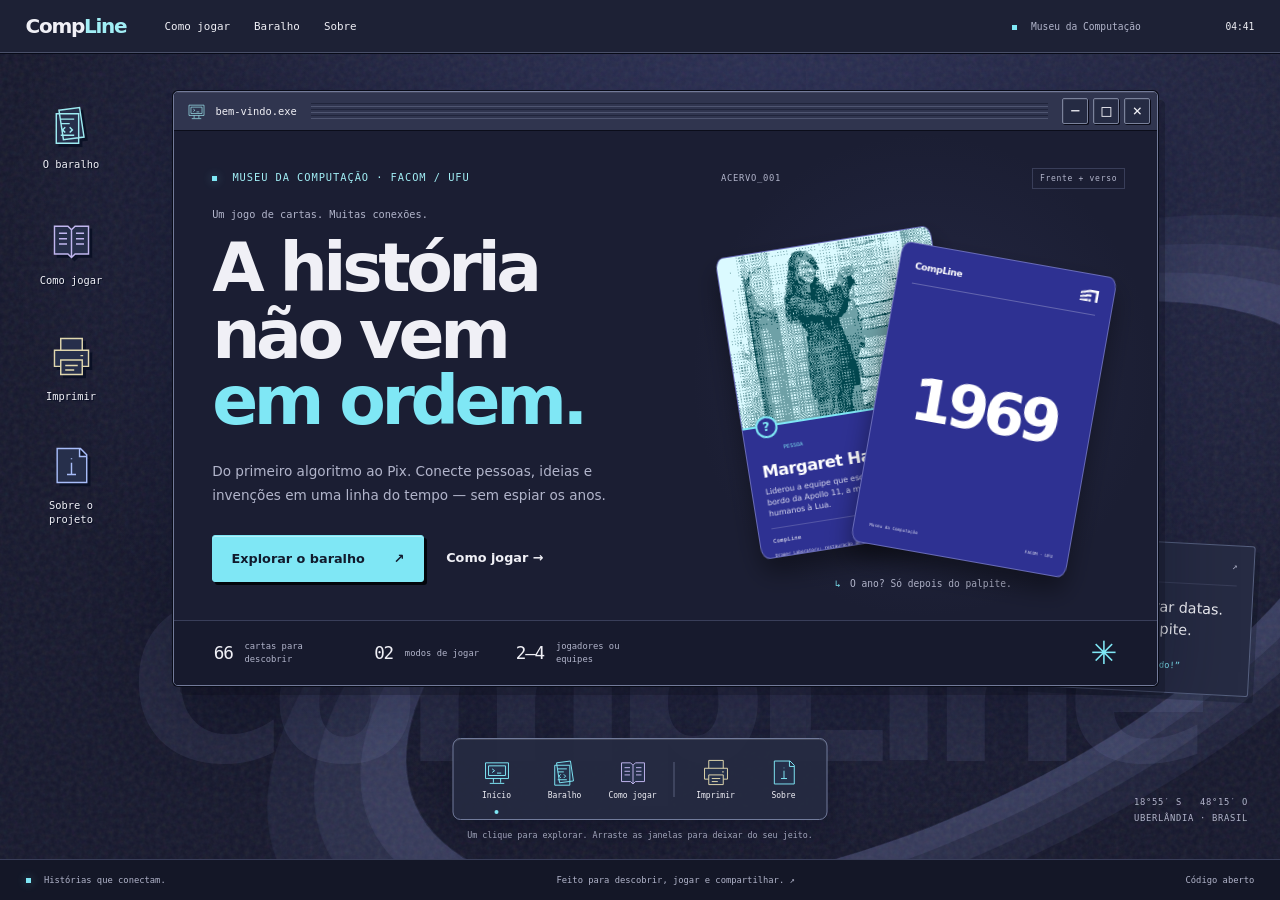
==== commit 0381ff06: "Reserve preview card space before mobile deep-link scrolling" ====
--- a/index.html
+++ b/index.html
@@ -38,7 +38,7 @@
       <div class="window-titlebar"><span class="window-file"><svg aria-hidden="true"><use href="#i-home"/></svg>bem-vindo.exe</span><span class="window-grip" aria-hidden="true"></span><div class="window-controls" hidden><button type="button" data-window-action="minimize" aria-label="Minimizar boas-vindas" title="Minimizar">−</button><button type="button" data-window-action="maximize" aria-label="Expandir boas-vindas" aria-pressed="false" title="Expandir">□</button><button type="button" data-window-action="close" aria-label="Fechar boas-vindas" title="Fechar">×</button></div></div>
       <div class="window-body welcome-body">
         <div class="welcome-copy"><p class="overline"><span class="live-dot" aria-hidden="true"></span> Museu da Computação · FACOM / UFU</p><p class="welcome-kicker mono">Um jogo de cartas. Muitas conexões.</p><h1 id="welcome-title">A história<br>não vem<br><em>em ordem.</em></h1><p class="hero-description">Do primeiro algoritmo ao Pix. Conecte pessoas, ideias e invenções em uma linha do tempo — sem espiar os anos.</p><div class="actions"><a class="button button-primary" href="deck.html">Explorar o baralho <span aria-hidden="true">↗</span></a><a class="text-link" href="#como-jogar" data-open="como-jogar">Como jogar →</a></div></div>
-        <div class="hero-exhibit"><p class="exhibit-label mono"><span>ACERVO_001</span><span class="tag">Frente + verso</span></p><div id="hero-cards" class="hero-cards" aria-label="Amostra das cartas do baralho"><p class="preview-loading">Pessoas, invenções e muitas descobertas.<br><a href="deck.html">Explore o baralho completo ↗</a></p></div><p class="exhibit-caption mono"><span aria-hidden="true">↳</span> O ano? Só depois do palpite.</p></div>
+        <div class="hero-exhibit"><p class="exhibit-label mono"><span>ACERVO_001</span><span class="tag">Frente + verso</span></p><div id="hero-cards" class="hero-cards" aria-label="Amostra das cartas do baralho"><div class="hero-card"><p class="preview-loading">Pessoas, invenções e muitas descobertas.<br><a href="deck.html">Explore o baralho completo ↗</a></p></div><div class="hero-card" aria-hidden="true"></div></div><p class="exhibit-caption mono"><span aria-hidden="true">↳</span> O ano? Só depois do palpite.</p></div>
       </div>
       <dl class="window-status hero-facts"><div><dt id="card-count">Um</dt><dd>baralho para descobrir</dd></div><div><dt>02</dt><dd>modos de jogar</dd></div><div><dt>2–4</dt><dd>jogadores ou equipes</dd></div><div class="status-spark" aria-hidden="true">✳</div></dl>
     </section>
--- a/site.css
+++ b/site.css
@@ -91,8 +91,8 @@
 .exhibit-label { display: flex; justify-content: space-between; align-items: center; gap: .5rem; margin: 0; color: var(--soft-ink); font-size: .55rem; letter-spacing: .08em; }
 .exhibit-label .tag { font-size: .5rem; }
 .hero-cards { position: relative; min-height: 340px; flex: 1; margin: 1.7rem 0 1rem; }
-.hero-card { position: absolute; width: 60%; max-width: 232px; container-type: inline-size; top: 10%; left: 4%; transform: rotate(-9deg); filter: drop-shadow(0 14px 12px #0006); }
-.hero-card:nth-child(2) { left: 34%; top: 16%; transform: rotate(10deg); }
+.hero-card { position: absolute; width: 54%; max-width: 220px; aspect-ratio: 63 / 88; container-type: inline-size; top: 7%; left: 4%; transform: rotate(-9deg); filter: drop-shadow(0 14px 12px #0006); }
+.hero-card:nth-child(2) { left: 38%; top: 12%; transform: rotate(10deg); }
 .hero-card .card { border: 1px solid #a2a6de80; }
 .exhibit-caption { display: flex; justify-content: center; gap: .6rem; margin: 0; color: var(--soft-ink); font-size: .6rem; }
 .exhibit-caption > span { color: var(--cyan); }
@@ -146,6 +146,23 @@
 .os-footer a { text-decoration: none; }
 .os-footer a:hover { color: var(--accent); text-decoration: underline; }
 
+@media (min-width: 901px) and (max-height: 850px) {
+  .desktop-ready .welcome-copy { padding: 1.6rem 0 1.7rem 2rem; }
+  .desktop-ready .welcome-copy h1 { font-size: clamp(3.1rem, 4.6vw, 4rem); }
+  .desktop-ready .welcome-kicker { margin: .8rem 0 .7rem; }
+  .desktop-ready .hero-description { margin-top: 1.1rem; }
+  .desktop-ready .welcome-body .actions { margin-top: 1.2rem; }
+  .desktop-ready .hero-exhibit { padding: 1.6rem 1.2rem; }
+  .desktop-ready .hero-cards { min-height: 300px; margin: 1rem 0 .7rem; }
+  .desktop-ready .hero-card { width: 48%; max-width: 180px; top: 5%; }
+  .desktop-ready .hero-card:nth-child(2) { top: 8%; }
+}
+@media (max-width: 900px) { .window-controls [data-window-action="maximize"] { display: none; } }
+@media (max-width: 620px) {
+  .home-page .hero-exhibit { min-height: 0; }
+  .home-page .hero-cards { display: flex; flex-direction: column; align-items: center; gap: 1.5rem; width: 100%; min-height: 0; margin-block: 1.5rem; }
+  .home-page .hero-card { position: relative; flex: none; width: min(100%, 230px); max-width: none; top: auto; left: auto; transform: none; }
+}
 /* JS adds movable modeless windows. Without it, sections remain in flow. */
 @media (min-width: 901px) {
   .desktop-ready .desktop { height: calc(100svh - 94px); min-height: 730px; padding: 0; }
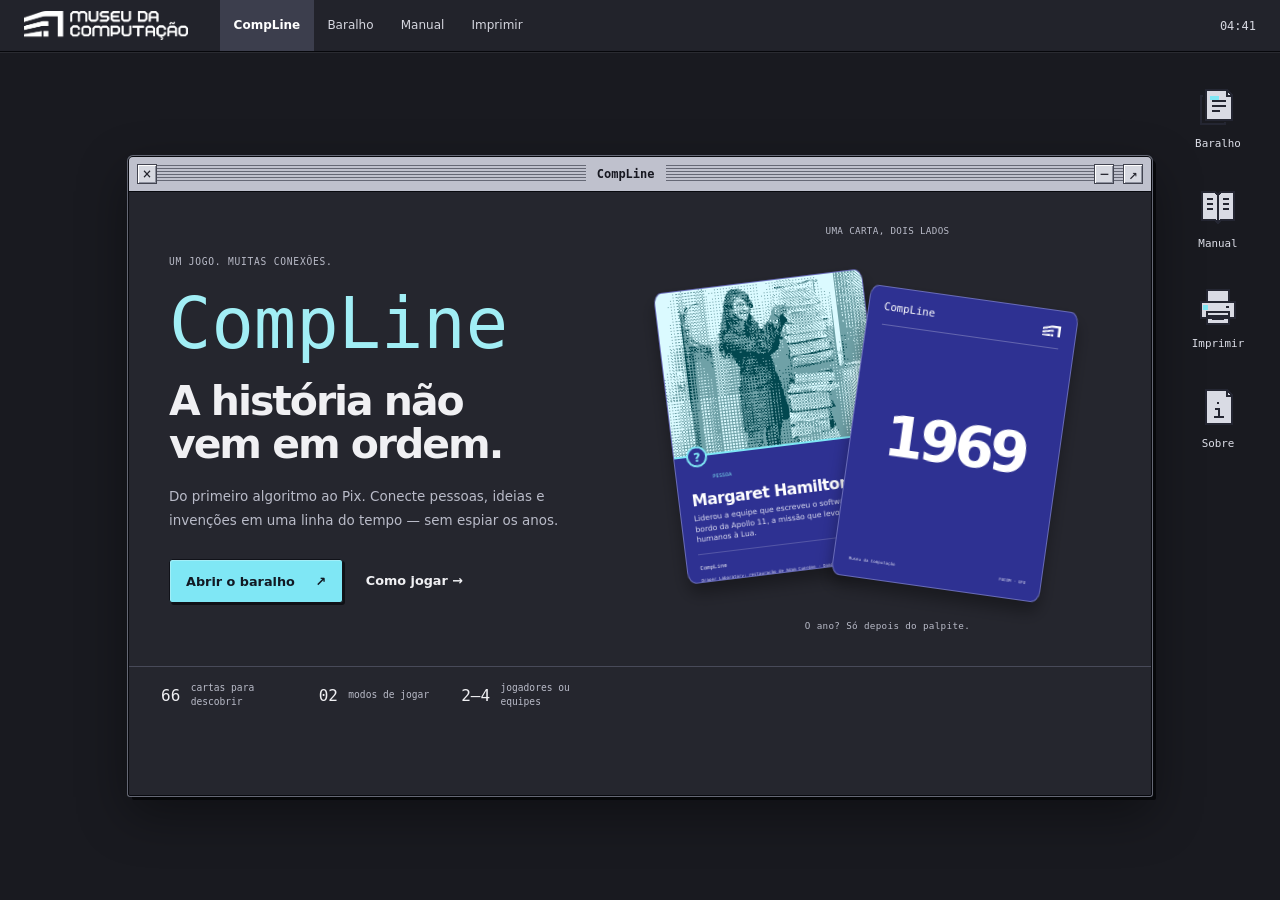
==== commit 2466865c: "Refine CompLine into a clean retro Macintosh desktop" ====
--- a/index.html
+++ b/index.html
@@ -2,11 +2,14 @@
 <html lang="pt-BR">
 <head>
   <meta charset="utf-8">
-  <meta name="viewport" content="width=device-width, initial-scale=1">
-  <meta name="description" content="CompLine: um jogo de cartas sobre a história da computação, do Museu da Computação da FACOM-UFU. Conheça as regras e imprima seu baralho.">
-  <meta name="theme-color" content="#111323">
-  <title>CompLine · A história da computação fora de ordem</title>
+  <meta name="viewport" content="width=device-width,initial-scale=1">
+  <meta name="description" content="CompLine: um jogo de cartas sobre a história da computação, do Museu da Computação da FACOM-UFU. Explore, aprenda e imprima.">
+  <meta name="theme-color" content="#191a20">
+  <title>CompLine · Museu da Computação</title>
   <link rel="icon" href="img/museu-symbol.png">
+  <link rel="preconnect" href="https://api.fontshare.com">
+  <link rel="preconnect" href="https://cdn.fontshare.com" crossorigin>
+  <link rel="stylesheet" href="https://api.fontshare.com/v2/css?f[]=array@400&amp;display=swap">
   <link rel="stylesheet" href="site.css">
   <link rel="stylesheet" href="cards.css">
   <script src="desktop.js" type="module"></script>
@@ -14,55 +17,96 @@
 </head>
 <body class="home-page">
   <a class="skip-link" href="#conteudo">Pular para o conteúdo</a>
-  <svg class="icon-library" xmlns="http://www.w3.org/2000/svg" aria-hidden="true"><defs>
-    <symbol id="i-cards" viewBox="0 0 48 48"><path d="m10 8 23-3 5 33-23 3zM7 12h25v33H7zM12 18h15M12 23h10M12 36h15m-10-9-3 3 3 3m5-6 3 3-3 3"/></symbol>
-    <symbol id="i-guide" viewBox="0 0 48 48"><path d="M5 8h15l4 4 4-4h15v31H28l-4 4-4-4H5zM24 12v31M10 16h9m-9 6h9m-9 6h9m10-12h9m-9 6h9m-9 6h9"/></symbol>
-    <symbol id="i-print" viewBox="0 0 48 48"><path d="M12 17V4h24v13M12 35H5V17h38v18h-7M12 28h24v16H12zM17 34h14m-14 5h10M34 23h3"/></symbol>
-    <symbol id="i-info" viewBox="0 0 48 48"><path d="M8 5h26l7 7v31H8zM33 5v9h8M24 21v13m-5 0h10M24 16v1"/></symbol>
-    <symbol id="i-home" viewBox="0 0 48 48"><path d="M5 8h38v26H5zM10 13h28v16H10zM18 34v7m12-7v7M12 42h24m-20-24 4 3-4 3m8 1h7"/></symbol>
+  <svg class="icon-library" aria-hidden="true" xmlns="http://www.w3.org/2000/svg"><defs>
+    <symbol id="i-home" viewBox="0 0 40 40"><path class="icon-fill" d="M5 4h30v24H5zM13 32h14v4H13z"/><path d="M9 8h22v16H9zM16 28v4m8-4v4M13 14h3m8 0h3m-12 5h10"/></symbol>
+    <symbol id="i-cards" viewBox="0 0 40 40"><path class="icon-fill" d="M8 3h21l5 5v25H8z"/><path d="M29 3v6h5M5 9H3v28h24v-2M14 14h14m-14 5h14m-14 5h8"/><path class="icon-accent" d="M13 10h7v2h-7z"/></symbol>
+    <symbol id="i-guide" viewBox="0 0 40 40"><path class="icon-fill" d="M4 5h13l3 3 3-3h13v28H23l-3 3-3-3H4z"/><path d="M20 8v28M9 12h6m-6 5h6m-6 5h6m10-10h6m-6 5h6m-6 5h6"/></symbol>
+    <symbol id="i-print" viewBox="0 0 40 40"><path class="icon-fill" d="M9 3h22v12H9zM3 15h34v16H3zM9 25h22v12H9z"/><path d="M9 29h22m-17 3h12M28 20h3"/><path class="icon-accent" d="M6 19h3v3H6z"/></symbol>
+    <symbol id="i-info" viewBox="0 0 40 40"><path class="icon-fill" d="M8 3h21l5 5v29H8z"/><path d="M29 3v6h5M20 15v2m-3 5h4v8m-5 0h10"/></symbol>
+    <symbol id="i-credits" viewBox="0 0 40 40"><path class="icon-fill" d="M4 7h32v27H4z"/><path d="M8 11h24v19H8zM8 26l8-8 6 6 4-4 6 6M26 15h2v2h-2z"/></symbol>
   </defs></svg>
   <header class="os-menubar">
-    <a class="brand-link" href="index.html" aria-label="CompLine, início">Comp<span>Line</span></a>
-    <nav aria-label="Menu do desktop"><a href="#como-jogar" data-open="como-jogar">Como jogar</a><a href="deck.html">Baralho</a><a href="#sobre" data-open="sobre">Sobre</a></nav>
-    <div class="os-system"><span class="system-online"><i aria-hidden="true"></i> Museu da Computação</span><time id="os-clock" aria-label="Hora atual">FACOM / UFU</time></div>
+    <a class="museum-brand" href="#sobre" data-open="sobre" aria-label="Sobre o Museu da Computação"><img src="img/museu-logo-white.png" width="5538" height="981" alt="Museu da Computação"></a>
+    <nav aria-label="Aplicativos do CompLine">
+      <a href="#inicio" data-open="inicio">CompLine</a>
+      <a href="deck.html" data-open="baralho">Baralho</a>
+      <a href="manual.html" data-open="manual">Manual</a>
+      <a href="#imprimir" data-open="imprimir">Imprimir</a>
+    </nav>
+    <time id="os-clock" aria-label="Hora atual"></time>
   </header>
   <main id="conteudo" class="desktop" aria-label="Desktop CompLine">
-    <div class="wallpaper" aria-hidden="true"><div class="wallpaper-orbit"></div><span class="wallpaper-wordmark">CompLine</span><span class="wallpaper-coordinate mono">18°55′ S &nbsp; 48°15′ O<br>UBERLÂNDIA · BRASIL</span></div>
-    <nav class="desktop-shortcuts" aria-label="Aplicativos">
-      <a class="desktop-shortcut" href="deck.html"><svg aria-hidden="true"><use href="#i-cards"/></svg><span>O baralho</span></a>
-      <a class="desktop-shortcut" href="#como-jogar" data-open="como-jogar"><svg aria-hidden="true"><use href="#i-guide"/></svg><span>Como jogar</span></a>
+    <nav class="desktop-shortcuts" aria-label="Atalhos do desktop">
+      <a class="desktop-shortcut" href="deck.html" data-open="baralho"><svg aria-hidden="true"><use href="#i-cards"/></svg><span>Baralho</span></a>
+      <a class="desktop-shortcut" href="manual.html" data-open="manual"><svg aria-hidden="true"><use href="#i-guide"/></svg><span>Manual</span></a>
       <a class="desktop-shortcut" href="#imprimir" data-open="imprimir"><svg aria-hidden="true"><use href="#i-print"/></svg><span>Imprimir</span></a>
-      <a class="desktop-shortcut" href="#sobre" data-open="sobre"><svg aria-hidden="true"><use href="#i-info"/></svg><span>Sobre o projeto</span></a>
+      <a class="desktop-shortcut" href="#sobre" data-open="sobre"><svg aria-hidden="true"><use href="#i-info"/></svg><span>Sobre</span></a>
     </nav>
-    <section class="os-window welcome-window" id="inicio" aria-labelledby="welcome-title" tabindex="-1">
-      <div class="window-titlebar"><span class="window-file"><svg aria-hidden="true"><use href="#i-home"/></svg>bem-vindo.exe</span><span class="window-grip" aria-hidden="true"></span><div class="window-controls" hidden><button type="button" data-window-action="minimize" aria-label="Minimizar boas-vindas" title="Minimizar">−</button><button type="button" data-window-action="maximize" aria-label="Expandir boas-vindas" aria-pressed="false" title="Expandir">□</button><button type="button" data-window-action="close" aria-label="Fechar boas-vindas" title="Fechar">×</button></div></div>
+    <section class="os-window welcome-window" id="inicio" aria-labelledby="welcome-file" tabindex="-1">
+      <div class="window-titlebar"><div class="window-controls" hidden><button type="button" data-window-action="close" aria-label="Fechar boas-vindas" title="Fechar">×</button><button type="button" data-window-action="minimize" aria-label="Minimizar boas-vindas" title="Minimizar">−</button><button type="button" data-window-action="maximize" aria-label="Expandir boas-vindas" aria-pressed="false" title="Expandir">↗</button></div><span class="window-file" id="welcome-file">CompLine</span></div>
       <div class="window-body welcome-body">
-        <div class="welcome-copy"><p class="overline"><span class="live-dot" aria-hidden="true"></span> Museu da Computação · FACOM / UFU</p><p class="welcome-kicker mono">Um jogo de cartas. Muitas conexões.</p><h1 id="welcome-title">A história<br>não vem<br><em>em ordem.</em></h1><p class="hero-description">Do primeiro algoritmo ao Pix. Conecte pessoas, ideias e invenções em uma linha do tempo — sem espiar os anos.</p><div class="actions"><a class="button button-primary" href="deck.html">Explorar o baralho <span aria-hidden="true">↗</span></a><a class="text-link" href="#como-jogar" data-open="como-jogar">Como jogar →</a></div></div>
-        <div class="hero-exhibit"><p class="exhibit-label mono"><span>ACERVO_001</span><span class="tag">Frente + verso</span></p><div id="hero-cards" class="hero-cards" aria-label="Amostra das cartas do baralho"><div class="hero-card"><p class="preview-loading">Pessoas, invenções e muitas descobertas.<br><a href="deck.html">Explore o baralho completo ↗</a></p></div><div class="hero-card" aria-hidden="true"></div></div><p class="exhibit-caption mono"><span aria-hidden="true">↳</span> O ano? Só depois do palpite.</p></div>
+        <div class="welcome-copy">
+          <p class="welcome-kicker mono">UM JOGO. MUITAS CONEXÕES.</p>
+          <p class="welcome-wordmark" aria-label="CompLine">CompLine</p>
+          <h1>A história não<br>vem em ordem.</h1>
+          <p class="hero-description">Do primeiro algoritmo ao Pix. Conecte pessoas, ideias e invenções em uma linha do tempo — sem espiar os anos.</p>
+          <div class="actions"><a class="button button-primary" href="deck.html" data-open="baralho">Abrir o baralho <span aria-hidden="true">↗</span></a><a class="text-link" href="#como-jogar" data-open="como-jogar">Como jogar →</a></div>
+        </div>
+        <div class="hero-exhibit">
+          <p class="exhibit-label mono">UMA CARTA, DOIS LADOS</p>
+          <div id="hero-cards" class="hero-cards" aria-label="Amostra das cartas do baralho"><div class="hero-card"><p class="preview-loading">Carregando a coleção.<br><a href="deck.html" data-open="baralho">Abrir o baralho →</a></p></div><div class="hero-card" aria-hidden="true"></div></div>
+          <p class="exhibit-caption mono">O ano? Só depois do palpite.</p>
+        </div>
       </div>
-      <dl class="window-status hero-facts"><div><dt id="card-count">Um</dt><dd>baralho para descobrir</dd></div><div><dt>02</dt><dd>modos de jogar</dd></div><div><dt>2–4</dt><dd>jogadores ou equipes</dd></div><div class="status-spark" aria-hidden="true">✳</div></dl>
+      <dl class="window-status hero-facts"><div><dt id="card-count">Um</dt><dd>baralho para descobrir</dd></div><div><dt>02</dt><dd>modos de jogar</dd></div><div><dt>2–4</dt><dd>jogadores ou equipes</dd></div></dl>
     </section>
-    <aside class="desktop-note" aria-label="Uma dica para a mesa"><span class="mono">lembrete.txt <span aria-hidden="true">↗</span></span><p>Não precisa decorar datas.<br>Só de um bom palpite.</p><strong>Na dúvida, mande um “Duvido!”</strong></aside>
-    <section class="os-window content-window" id="como-jogar" aria-labelledby="rules-title" tabindex="-1">
-      <div class="window-titlebar"><span class="window-file"><svg aria-hidden="true"><use href="#i-guide"/></svg>como-jogar.md</span><span class="window-grip" aria-hidden="true"></span><div class="window-controls" hidden><button type="button" data-window-action="minimize" aria-label="Minimizar como jogar" title="Minimizar">−</button><button type="button" data-window-action="maximize" aria-label="Expandir como jogar" aria-pressed="false" title="Expandir">□</button><button type="button" data-window-action="close" aria-label="Fechar como jogar" title="Fechar">×</button></div></div>
-      <div class="window-body content-body"><p class="overline">01 / Aprender fazendo conexões</p><h2 id="rules-title">O passado é a sua<br>próxima jogada.</h2><p class="section-description">Um pouco de lógica. Um bom palpite. E coragem para dizer <strong>Duvido!</strong></p>
-        <ol class="steps"><li><span class="step-number">01</span><h3>Leia a pista.</h3><p>Escolha uma carta da sua mão e leia o nome e a dica em voz alta. Nada de olhar o verso.</p></li><li><span class="step-number">02</span><h3>Encontre o lugar.</h3><p>Antes, entre ou depois? Encaixe a carta onde você acha que ela entra na linha do tempo.</p></li><li><span class="step-number">03</span><h3>Vire a história.</h3><p>Dê a chance de alguém duvidar e revele o ano. Se acertou, a carta fica. Se errou, compre outra.</p></li></ol>
-        <p class="rules-footnote"><strong>E quem ganha?</strong> Esvaziou a mão? Os demais jogam mais uma vez. Vence quem terminar com menos cartas; os Bits desempatam.</p>
-        <div class="mode-grid"><article class="mode-panel"><span class="tag">A partir de 6 anos · com mediação</span><h3>Explorador <span aria-hidden="true">↗</span></h3><p>Para descobrir a computação com a turma do museu.</p><ul><li>Qualquer outro jogador pode duvidar.</li><li>Troque cartas usando seus Bits.</li><li>Arrisque a década no Ano cravado.</li></ul><a class="text-link" href="manual.html#modes-title">Regras do modo →</a></article><article class="mode-panel"><span class="tag">Para estudantes de computação</span><h3>Hacker <span aria-hidden="true">&gt;_</span></h3><p>Conhecimento e estratégia à prova, na mesma mesa.</p><ul><li>Só o próximo jogador pode duvidar.</li><li>Criptografe ou faça uma Aposta dupla.</li><li>No Ano cravado, só vale o ano exato.</li></ul><a class="text-link" href="manual.html#bits-title">Explore as jogadas →</a></article></div><a class="button button-primary" href="manual.html">Abrir o manual completo ↗</a>
-      </div><div class="window-status mono">COMPLINE / MANUAL DE JOGO <span>Sem precisar decorar.</span></div>
+    <section class="os-window content-window" id="como-jogar" aria-labelledby="rules-file" tabindex="-1">
+      <div class="window-titlebar"><div class="window-controls" hidden><button type="button" data-window-action="close" aria-label="Fechar como jogar" title="Fechar">×</button><button type="button" data-window-action="minimize" aria-label="Minimizar como jogar" title="Minimizar">−</button><button type="button" data-window-action="maximize" aria-label="Expandir como jogar" aria-pressed="false" title="Expandir">↗</button></div><span class="window-file" id="rules-file">Como jogar</span></div>
+      <div class="window-body content-body">
+        <p class="overline">COMECE POR AQUI</p><h2>Um bom palpite<br>já é um começo.</h2>
+        <p>CompLine é um jogo de cartas sobre a história da computação. Leia a pista, escolha um lugar na linha do tempo e só então descubra o ano.</p>
+        <ol class="steps"><li><span class="step-number">01</span><h3>Leia a pista.</h3><p>Leia o nome e a dica de uma carta da sua mão, sem olhar o verso.</p></li><li><span class="step-number">02</span><h3>Encontre o lugar.</h3><p>Antes, entre ou depois? Encaixe a carta na linha do tempo.</p></li><li><span class="step-number">03</span><h3>Vire a história.</h3><p>Alguém pode dizer “Duvido!”. Revele o ano para conferir.</p></li></ol>
+        <p>Acertou? A carta fica. Errou? Compre outra. Vence quem terminar com menos cartas; os Bits desempatam.</p>
+        <div class="mode-grid"><article><h3>Explorador</h3><p>A partir de 6 anos, com mediação. Para descobrir a computação com a turma do museu.</p></article><article><h3>Hacker</h3><p>Para estudantes de computação. Conhecimento e estratégia na mesma mesa.</p></article></div>
+        <div class="actions"><a class="button button-primary" href="manual.html" data-open="manual">Abrir o manual</a><a class="text-link" href="deck.html" data-open="baralho">Conhecer as cartas →</a></div>
+      </div>
     </section>
-    <section class="os-window content-window print-window" id="imprimir" aria-labelledby="print-title" tabindex="-1">
-      <div class="window-titlebar"><span class="window-file"><svg aria-hidden="true"><use href="#i-print"/></svg>imprimir.a4</span><span class="window-grip" aria-hidden="true"></span><div class="window-controls" hidden><button type="button" data-window-action="minimize" aria-label="Minimizar impressão" title="Minimizar">−</button><button type="button" data-window-action="maximize" aria-label="Expandir impressão" aria-pressed="false" title="Expandir">□</button><button type="button" data-window-action="close" aria-label="Fechar impressão" title="Fechar">×</button></div></div>
-      <div class="window-body content-body print-content"><div class="print-art" aria-hidden="true"><div class="paper-sheet"><span class="brand-link">CompLine</span><div class="paper-grid"><i>?</i><i>?</i><i>?</i><i>?</i><i>?</i><i>?</i><i>?</i><i>?</i><i>?</i></div><small>A4 / FRENTE E VERSO</small></div></div><div><p class="overline">02 / Da tela para a mesa</p><h2 id="print-title">Imprima.<br>Recorte.<br>Faça história.</h2><p class="section-description">Seu próximo jogo já está aqui. O baralho e o manual estão prontos para imprimir em casa ou levar à gráfica.</p><div class="actions"><a class="button button-primary" href="deck.html#imprimir">Preparar impressão ↗</a><a class="text-link" href="manual.html">Abrir manual →</a></div><p class="small-note mono">Papel A4 · cartas de 63 × 88 mm<br>Frente e verso · virar pela borda longa</p></div></div><div class="window-status mono">SAÍDA: UM BOM JOGO <span>Sem materiais especiais.</span></div>
+    <section class="os-window app-window" id="baralho" aria-labelledby="deck-file" tabindex="-1">
+      <div class="window-titlebar"><div class="window-controls" hidden><button type="button" data-window-action="close" aria-label="Fechar o baralho" title="Fechar">×</button><button type="button" data-window-action="minimize" aria-label="Minimizar o baralho" title="Minimizar">−</button><button type="button" data-window-action="maximize" aria-label="Expandir o baralho" aria-pressed="false" title="Expandir">↗</button></div><span class="window-file" id="deck-file">Baralho</span></div>
+      <nav class="app-toolbar" aria-label="Ferramentas do baralho"><span>Explore as pistas. Vire as cartas.</span><a href="deck.html#creditos" data-open="creditos">Créditos</a><a href="#imprimir" data-open="imprimir">Imprimir…</a></nav>
+      <iframe data-src="deck.html?desktop=1" title="Coleção de cartas do CompLine"></iframe>
+      <noscript><p><a href="deck.html">Abrir o baralho completo</a></p></noscript>
     </section>
-    <section class="os-window content-window about-window" id="sobre" aria-labelledby="about-title" tabindex="-1">
-      <div class="window-titlebar"><span class="window-file"><svg aria-hidden="true"><use href="#i-info"/></svg>sobre.txt</span><span class="window-grip" aria-hidden="true"></span><div class="window-controls" hidden><button type="button" data-window-action="minimize" aria-label="Minimizar sobre" title="Minimizar">−</button><button type="button" data-window-action="maximize" aria-label="Expandir sobre" aria-pressed="false" title="Expandir">□</button><button type="button" data-window-action="close" aria-label="Fechar sobre" title="Fechar">×</button></div></div>
-      <div class="window-body content-body"><img class="about-logo" src="img/museu-logo.png" width="5539" height="981" alt="Museu da Computação"><p class="overline">03 / Memória que se compartilha</p><h2 id="about-title">O museu também<br>cabe na sua mesa.</h2><p>CompLine é um jogo educativo do Museu da Computação da FACOM-UFU. Uma forma de descobrir quem e o que construiu o mundo digital, com histórias do Brasil e do mundo.</p><p>O nome junta computação e linha do tempo, com uma piscadela para <em>compiler</em>. A proposta é simples: aprender fazendo conexões.</p><div class="future-note"><span class="tag">Próximo capítulo / em planejamento</span><h3>E jogar no navegador?</h3><p>Está nos planos, mas ainda não está disponível. Por enquanto, explore as cartas e prepare a sua mesa.</p></div><div class="actions"><a class="text-link" href="deck.html#creditos">Créditos das imagens ↗</a><a class="text-link" href="https://github.com/matheusmedrado/museuComp">Código do projeto ↗</a></div></div><div class="window-status mono">FACOM / UFU <span>Histórias que conectam.</span></div>
+    <section class="os-window app-window" id="manual" aria-labelledby="manual-file" tabindex="-1">
+      <div class="window-titlebar"><div class="window-controls" hidden><button type="button" data-window-action="close" aria-label="Fechar o manual" title="Fechar">×</button><button type="button" data-window-action="minimize" aria-label="Minimizar o manual" title="Minimizar">−</button><button type="button" data-window-action="maximize" aria-label="Expandir o manual" aria-pressed="false" title="Expandir">↗</button></div><span class="window-file" id="manual-file">Manual do jogo</span></div>
+      <nav class="app-toolbar" aria-label="Seções do manual"><a href="manual.html#setup-title" data-open="manual" data-section="setup-title">Preparação</a><a href="manual.html#bits-title" data-open="manual" data-section="bits-title">Bits e jogadas</a><a href="manual.html#modes-title" data-open="manual" data-section="modes-title">Modos</a><button type="button" data-print="manual" disabled>Imprimir…</button></nav>
+      <iframe data-src="manual.html?desktop=1" title="Regras completas do CompLine"></iframe>
+      <noscript><p><a href="manual.html">Abrir o manual completo</a></p></noscript>
     </section>
-    <nav class="os-dock" aria-label="Atalhos do desktop"><a href="#inicio" data-open="inicio" aria-label="Boas-vindas" title="Boas-vindas"><svg aria-hidden="true"><use href="#i-home"/></svg><span>Início</span></a><a href="deck.html" title="O baralho"><svg aria-hidden="true"><use href="#i-cards"/></svg><span>Baralho</span></a><a href="#como-jogar" data-open="como-jogar" title="Como jogar"><svg aria-hidden="true"><use href="#i-guide"/></svg><span>Como jogar</span></a><span class="dock-divider" aria-hidden="true"></span><a href="#imprimir" data-open="imprimir" title="Imprimir"><svg aria-hidden="true"><use href="#i-print"/></svg><span>Imprimir</span></a><a href="#sobre" data-open="sobre" title="Sobre o projeto"><svg aria-hidden="true"><use href="#i-info"/></svg><span>Sobre</span></a></nav>
-    <p class="desktop-hint mono">Um clique para explorar. <span>Arraste as janelas para deixar do seu jeito.</span></p>
+    <section class="os-window content-window print-window" id="imprimir" aria-labelledby="print-file" tabindex="-1">
+      <div class="window-titlebar"><div class="window-controls" hidden><button type="button" data-window-action="close" aria-label="Fechar a impressão" title="Fechar">×</button><button type="button" data-window-action="minimize" aria-label="Minimizar a impressão" title="Minimizar">−</button><button type="button" data-window-action="maximize" aria-label="Expandir a impressão" aria-pressed="false" title="Expandir">↗</button></div><span class="window-file" id="print-file">Imprimir</span></div>
+      <div class="window-body content-body">
+        <p class="overline">DA TELA PARA A MESA</p><h2>Imprima. Recorte.<br>Faça história.</h2><p>O baralho e o manual estão prontos para imprimir em casa ou levar à gráfica.</p>
+        <div class="print-options"><article><svg aria-hidden="true"><use href="#i-cards"/></svg><h3>O baralho completo</h3><p>Cartas de 63 × 88 mm, frente e verso, com os créditos das imagens.</p><button type="button" class="button button-primary" data-print="baralho" disabled>Imprimir baralho</button><p class="print-readiness" data-print-status="baralho" role="status">Preparando as cartas…</p></article><article><svg aria-hidden="true"><use href="#i-guide"/></svg><h3>Manual do jogo</h3><p>As regras, os modos de jogo e as jogadas especiais em duas páginas A4.</p><button type="button" class="button button-secondary" data-print="manual" disabled>Imprimir manual</button><p class="print-readiness" data-print-status="manual" role="status">Preparando o manual…</p></article></div>
+        <details class="print-help"><summary>Configuração da impressora</summary><p>Papel A4, escala 100%, gráficos de fundo ativados e sem cabeçalhos nem rodapés. No baralho, use frente e verso pela borda longa. Faça uma folha de teste antes de imprimir tudo.</p><p>A impressão inclui todas as cartas, mesmo com filtros ativos. Mantenha os créditos junto ao jogo.</p></details>
+        <noscript><p><a href="deck.html#imprimir">Imprimir o baralho</a> · <a href="manual.html">Imprimir o manual</a></p></noscript>
+      </div>
+    </section>
+    <section class="os-window app-window" id="creditos" aria-labelledby="credits-file" tabindex="-1">
+      <div class="window-titlebar"><div class="window-controls" hidden><button type="button" data-window-action="close" aria-label="Fechar os créditos" title="Fechar">×</button><button type="button" data-window-action="minimize" aria-label="Minimizar os créditos" title="Minimizar">−</button><button type="button" data-window-action="maximize" aria-label="Expandir os créditos" aria-pressed="false" title="Expandir">↗</button></div><span class="window-file" id="credits-file">Créditos das imagens</span></div>
+      <iframe data-src="deck.html?desktop=1&amp;view=credits#creditos" title="Autoria e licenças das imagens"></iframe>
+      <noscript><p><a href="deck.html#creditos">Consultar os créditos das imagens</a></p></noscript>
+    </section>
+    <section class="os-window content-window about-window" id="sobre" aria-labelledby="about-file" tabindex="-1">
+      <div class="window-titlebar"><div class="window-controls" hidden><button type="button" data-window-action="close" aria-label="Fechar sobre o projeto" title="Fechar">×</button><button type="button" data-window-action="minimize" aria-label="Minimizar sobre o projeto" title="Minimizar">−</button><button type="button" data-window-action="maximize" aria-label="Expandir sobre o projeto" aria-pressed="false" title="Expandir">↗</button></div><span class="window-file" id="about-file">Sobre o CompLine</span></div>
+      <div class="window-body content-body">
+        <img class="about-logo" src="img/museu-logo-white.png" width="5538" height="981" alt="Museu da Computação">
+        <p class="overline">MEMÓRIA QUE SE COMPARTILHA</p><h2>O museu também<br>cabe na sua mesa.</h2><p>CompLine é um jogo educativo do Museu da Computação da FACOM-UFU. Uma forma de descobrir quem e o que construiu o mundo digital, com histórias do Brasil e do mundo.</p><p>O nome junta computação e linha do tempo, com uma piscadela para <em>compiler</em>. A proposta é simples: aprender fazendo conexões.</p>
+        <p>Por enquanto, o jogo acontece na mesa. Uma versão jogável no navegador fica para um próximo capítulo.</p>
+        <div class="about-links"><a href="deck.html#creditos" data-open="creditos">Créditos das imagens →</a><a href="https://www.fontshare.com/fonts/array" target="_blank" rel="noopener noreferrer">Tipografia Array, por Frode Helland ↗</a><a href="https://github.com/matheusmedrado/museuComp" target="_blank" rel="noopener noreferrer">Código do projeto ↗</a></div>
+      </div>
+    </section>
   </main>
-  <footer class="os-footer mono"><span><i class="live-dot" aria-hidden="true"></i> Histórias que conectam.</span><span>Feito para descobrir, jogar e compartilhar. ↗</span><a href="https://github.com/matheusmedrado/museuComp">Código aberto</a></footer>
-  <div id="desktop-announcement" class="sr-only" role="status" aria-live="polite"></div>
+  <div id="desktop-announcement" class="sr-only" role="status"></div>
 </body>
 </html>
--- a/site.css
+++ b/site.css
@@ -1,202 +1,235 @@
-/* Card colors are deliberately independent from the dark desktop surfaces. */
-:root { color-scheme: dark; --navy: #2e3192; --cyan: #7fe7f5; --night: #171838; --ink: #f0f0f6; --soft-ink: #b2b5cb; --canvas: #111323; --surface: #1b1e33; --surface-raised: #24283f; --line: #393e59; --accent: #a1eef5; --mono: ui-monospace, "SFMono-Regular", Consolas, monospace; --logo-font: system-ui, sans-serif; }
+/* Screen chrome and card colors are deliberately independent. */
+:root {
+  color-scheme: dark;
+  --navy: #2e3192;
+  --cyan: #7fe7f5;
+  --night: #171838;
+  --canvas: #191a20;
+  --surface: #25262e;
+  --surface-raised: #30313c;
+  --ink: #f0f0f3;
+  --soft-ink: #b9bbc8;
+  --line: #484a59;
+  --accent: #a1eef5;
+  --mono: ui-monospace, "SFMono-Regular", Consolas, monospace;
+  --logo-font: "Array", ui-monospace, monospace;
+}
 * { box-sizing: border-box; }
-html { scroll-behavior: smooth; scroll-padding-top: 2rem; }
+html { scroll-padding-top: 2rem; }
 body { margin: 0; background: var(--canvas); color: var(--ink); font: 1rem/1.6 system-ui, -apple-system, BlinkMacSystemFont, "Segoe UI", sans-serif; }
 [hidden] { display: none !important; }
 a { color: inherit; text-underline-offset: .25em; }
 button, input, select { font: inherit; }
-button, select { cursor: pointer; }
+button, select, summary { cursor: pointer; }
 button { color: inherit; }
 button, a, input, select, summary { -webkit-tap-highlight-color: transparent; }
-:focus-visible { outline: 2px solid var(--accent); outline-offset: 5px; }
+:focus-visible { outline: 2px solid var(--accent); outline-offset: 4px; }
 img { max-width: 100%; }
 .container { width: min(1200px, calc(100% - 4rem)); margin-inline: auto; }
 .mono, .overline { font-family: var(--mono); }
-.overline { margin: 0 0 1.2rem; color: var(--accent); font: 500 .65rem/1.7 var(--mono); text-transform: uppercase; letter-spacing: .09em; }
+.overline { margin: 0 0 1rem; color: var(--accent); font: 500 .65rem/1.7 var(--mono); letter-spacing: .08em; }
 .skip-link { position: fixed; top: .5rem; left: .5rem; z-index: 2000; padding: .8rem 1rem; background: var(--cyan); color: var(--canvas); transform: translateY(-160%); }
 .skip-link:focus { transform: translateY(0); }
 .sr-only { position: absolute; width: 1px; height: 1px; padding: 0; margin: -1px; clip-path: inset(50%); overflow: hidden; white-space: nowrap; }
 .icon-library { position: absolute; width: 0; height: 0; overflow: hidden; }
-.brand-link { color: var(--ink); white-space: nowrap; text-decoration: none; font: 800 1.5rem/1 var(--logo-font); letter-spacing: -.065em; }
+.brand-link { color: var(--ink); white-space: nowrap; text-decoration: none; font: 400 2rem/1 var(--logo-font); letter-spacing: 0; }
 .brand-link > span:first-child { color: var(--accent); }
-.button { display: inline-flex; align-items: center; justify-content: center; gap: 1.8rem; min-height: 46px; padding: .8rem 1.15rem; border: 1px solid var(--line); border-radius: 3px; text-decoration: none; font-size: .8rem; font-weight: 650; line-height: 1.5; transition: background .18s, transform .18s, box-shadow .18s; }
-.button-primary { background: var(--cyan); color: #111b2d; border-color: var(--cyan); box-shadow: inset 0 1px 0 #ffffff65, 3px 3px 0 #03060c; }
-.button-primary:hover { background: #bef5fa; transform: translateY(-2px); box-shadow: inset 0 1px 0 #ffffff65, 3px 5px 0 #03060c; }
-.button-secondary { background: var(--surface-raised); color: var(--ink); }
-.button-secondary:hover { background: #333952; }
-.text-link { font-size: .8rem; font-weight: 600; text-decoration: none; }
+.button { display: inline-flex; align-items: center; justify-content: center; gap: 1.3rem; min-height: 44px; padding: .7rem 1rem; border: 1px solid #111219; border-radius: 3px; text-decoration: none; font-size: .8rem; font-weight: 650; line-height: 1.5; box-shadow: inset 1px 1px 0 #ffffff45, 2px 2px 0 #101116; }
+.button-primary { background: var(--cyan); color: #121923; }
+.button-primary:hover { background: #bff4fa; }
+.button-secondary { background: #d2d3db; color: #20212b; }
+.button-secondary:hover { background: #eeeef2; }
+.button:active { translate: 1px 1px; box-shadow: inset 1px 1px 0 #0003; }
+button:disabled { opacity: .5; cursor: wait; }
+.text-link { font-size: .8rem; font-weight: 550; color: var(--ink); text-decoration: none; }
 .text-link:hover { color: var(--accent); text-decoration: underline; }
-.actions { display: flex; align-items: center; flex-wrap: wrap; gap: 1.4rem; margin-top: 1.7rem; }
-.live-dot { display: inline-block; width: 5px; height: 5px; margin-right: .5rem; background: var(--cyan); box-shadow: 0 0 10px #7fe7f560; vertical-align: middle; }
-.tag { display: inline-block; padding: .25rem .45rem; border: 1px solid var(--line); color: var(--soft-ink); font: .6rem/1.4 var(--mono); }
-h2, h3 { line-height: 1.12; }
-h2 { margin: 0 0 1rem; font-size: clamp(2rem, 3.8vw, 3.2rem); font-weight: 550; letter-spacing: -.055em; }
-.section-description { max-width: 38rem; color: var(--soft-ink); font-size: .95rem; }
-.small-note { margin-top: 1.8rem; font-size: .65rem; color: var(--soft-ink); }
-
-/* Shared page chrome for the catalog and manual. */
-.site-header { border-bottom: 1px solid var(--line); background: #171a2b; }
-.header-inner { display: flex; min-height: 72px; align-items: center; justify-content: space-between; gap: 2rem; }
-.site-header nav { display: flex; gap: 1.8rem; margin-left: auto; }
-.site-header nav a { padding-block: .75rem; text-decoration: none; font: .72rem var(--mono); color: var(--soft-ink); }
-.site-header nav a:hover, .site-header nav a[aria-current="page"] { color: var(--accent); text-decoration: underline; }
-.museum-link { display: flex; align-items: center; padding-left: 2rem; border-left: 1px solid var(--line); }
-.museum-link img { width: 174px; height: auto; filter: brightness(0) invert(1); opacity: .85; }
-.site-footer { border-top: 1px solid var(--line); background: #171a2b; }
-.footer-inner { display: flex; justify-content: space-between; align-items: center; flex-wrap: wrap; gap: 1.5rem; padding-block: 2rem; }
-.footer-inner p, .footer-inner a:not(.brand-link) { color: var(--soft-ink); font-size: .7rem; }
-.footer-inner > div { display: flex; gap: 1.3rem; }
-
-/* All shortcuts lead to content; this is a desktop, not a simulated game. */
-.os-menubar { position: relative; z-index: 1000; display: flex; align-items: center; gap: 2.4rem; height: 53px; padding: 0 1.6rem; border-bottom: 1px solid #4a5069; background: #1d2135; box-shadow: 0 1px 0 #070a18; }
-.os-menubar .brand-link { font-size: 1.25rem; }
-.os-menubar nav { display: flex; gap: 1.5rem; }
-.os-menubar nav a { text-decoration: none; font: .68rem var(--mono); }
-.os-menubar nav a:hover { color: var(--accent); }
-.os-system { display: flex; align-items: center; gap: 1.6rem; margin-left: auto; color: var(--soft-ink); font: .6rem var(--mono); }
-.system-online i { display: inline-block; width: 5px; height: 5px; margin-right: .5rem; background: var(--cyan); }
-#os-clock { color: var(--ink); min-width: 5.5rem; text-align: right; }
-.desktop { position: relative; isolation: isolate; min-height: 860px; padding: 2rem; overflow: hidden; }
-.wallpaper { position: absolute; z-index: -2; inset: 0; overflow: hidden; pointer-events: none; background: radial-gradient(ellipse at 60% 20%, #30355d 0, transparent 70%), #15172c; }
-.wallpaper::after { content: ''; position: absolute; inset: 0; opacity: .2; background-image: url("data:image/svg+xml,%3Csvg viewBox='0 0 180 180' xmlns='http://www.w3.org/2000/svg'%3E%3Cfilter id='n'%3E%3CfeTurbulence type='fractalNoise' baseFrequency='.85' numOctaves='3' stitchTiles='stitch'/%3E%3C/filter%3E%3Cpath fill='%23fff' opacity='.45' filter='url(%23n)' d='M0 0h180v180H0z'/%3E%3C/svg%3E"); }
-.wallpaper-orbit { position: absolute; top: 4%; left: 29%; width: 80vw; height: 80vw; border: 1px solid #727caf25; border-radius: 50%; transform: rotate(-24deg) scaleY(.45); box-shadow: 0 0 0 48px #727caf09, 0 0 0 49px #727caf22, 0 0 0 98px #727caf08, 0 0 0 99px #727caf19, 0 0 0 148px #727caf06, 0 0 0 149px #727caf15; }
-.wallpaper-wordmark { position: absolute; bottom: 4rem; left: 10%; color: #9ca8e41a; font: 800 clamp(5rem, 17vw, 18rem)/1 var(--logo-font); letter-spacing: -.08em; }
-.wallpaper-coordinate { position: absolute; bottom: 2rem; right: 2rem; color: var(--soft-ink); font-size: .55rem; line-height: 1.8; text-align: right; letter-spacing: .08em; }
-.desktop-shortcuts { display: flex; gap: .5rem; flex-wrap: wrap; margin: 0 0 2rem; }
-.desktop-shortcut { display: flex; flex-direction: column; align-items: center; justify-content: center; gap: .7rem; width: 110px; min-height: 104px; padding: .6rem; border: 1px solid transparent; border-radius: 3px; text-align: center; text-decoration: none; }
-.desktop-shortcut:hover { border-color: #899ad073; background: #8e9bdb15; }
-.desktop-shortcut svg { width: 43px; height: 43px; fill: #262f4b; stroke: #9debf1; stroke-width: 1.6; filter: drop-shadow(3px 3px 0 #0b1126); }
-.desktop-shortcut:nth-child(2) svg { stroke: #c1b6ef; }
-.desktop-shortcut:nth-child(3) svg { stroke: #e0d7ae; }
-.desktop-shortcut:nth-child(4) svg { stroke: #a8bdf9; }
-.desktop-shortcut span { font: .65rem/1.4 var(--mono); color: #f0f0f6; text-shadow: 1px 1px #0b1126; }
-.os-window { position: relative; display: flex; flex-direction: column; margin: 0 auto 2rem; max-width: 1100px; border: 1px solid #737b9a; border-radius: 5px; background: var(--surface); box-shadow: 0 0 0 1px #080b17, 7px 9px 0 #080b1740, 0 24px 80px #070a1c55; overflow: hidden; }
-.window-titlebar { display: flex; align-items: center; flex-shrink: 0; gap: .9rem; min-height: 39px; padding: 5px 7px 5px 13px; border-bottom: 1px solid #0b0d1a; background: #30354f; box-shadow: inset 0 1px 0 #ffffff16; user-select: none; }
-.window-file { display: flex; align-items: center; gap: .6rem; white-space: nowrap; font: .65rem var(--mono); }
-.window-file svg { width: 19px; height: 19px; fill: none; stroke: var(--accent); stroke-width: 1.7; }
-.window-grip { flex: 1; height: 17px; opacity: .5; background: repeating-linear-gradient(to bottom, #111528 0 1px, transparent 1px 3px, #6d7592 3px 4px, transparent 4px 6px); }
-.window-controls { display: flex; gap: 5px; }
-.window-controls button { display: grid; place-content: center; width: 26px; height: 26px; padding: 0; border: 1px solid #7a829b; border-radius: 2px; background: #252b43; box-shadow: inset 1px 1px 0 #ffffff15, 1px 1px 0 #0a0b18; color: var(--ink); font: 1rem/1 var(--mono); }
-.window-controls button:hover { background: #4b5573; }
-.window-controls button:last-child:hover { background: #7c3f57; }
+.actions { display: flex; align-items: center; flex-wrap: wrap; gap: 1rem 1.4rem; margin-top: 1.7rem; }
+h2 { margin: 0 0 1rem; font-size: clamp(1.8rem, 3vw, 2.6rem); font-weight: 550; line-height: 1.1; letter-spacing: -.045em; }
+h3 { line-height: 1.25; }
+p { margin-top: 0; }
+.tag { border: 1px solid var(--line); padding: .25rem .5rem; font: .65rem var(--mono); }
+.notice { background: var(--surface-raised); padding: 1.5rem; }
+
+/* The independently printable documents also retain a standalone entry point. */
+.site-header { background: var(--surface); border-bottom: 1px solid var(--line); }
+.header-inner { min-height: 78px; display: flex; align-items: center; gap: 2rem; }
+.site-header nav { margin-left: auto; display: flex; gap: 1.5rem; }
+.site-header nav a { font-size: .8rem; text-decoration: none; }
+.museum-link img { display: block; width: 160px; height: auto; filter: brightness(0) invert(1); }
+.site-footer { border-top: 1px solid var(--line); padding: 2rem 0; }
+.footer-inner { display: flex; align-items: center; flex-wrap: wrap; gap: 1.5rem; font-size: .75rem; }
+.footer-inner p { margin: 0; }
+.footer-inner > div { margin-left: auto; display: flex; gap: 1rem; }
+
+/* A quiet desktop; the window chrome carries the classic Macintosh cues. */
+.os-menubar { position: relative; z-index: 1000; display: flex; align-items: center; gap: 2rem; min-height: 52px; padding: 0 1.5rem; background: #22232b; border-bottom: 1px solid #06070b; box-shadow: 0 1px 0 #ffffff13; }
+.museum-brand { display: block; flex: none; line-height: 0; }
+.museum-brand img { display: block; width: 164px; height: auto; }
+.os-menubar nav { display: flex; align-self: stretch; }
+.os-menubar nav a { display: flex; align-items: center; padding: .7rem .85rem; color: #d5d6df; text-decoration: none; font-size: .75rem; }
+.os-menubar nav a:first-child { font-weight: 700; }
+.os-menubar nav a:hover, .os-menubar nav a[data-active="true"] { background: #3c3e4d; color: white; }
+#os-clock { margin-left: auto; color: #d5d6df; font: .75rem var(--mono); font-variant-numeric: tabular-nums; }
+.desktop { position: relative; padding: 2rem; }
+.desktop-shortcuts { display: flex; gap: 1rem; margin-bottom: 2rem; }
+.desktop-shortcut { display: flex; flex-direction: column; align-items: center; justify-content: center; gap: .5rem; width: 80px; min-height: 84px; border: 1px solid transparent; border-radius: 2px; text-decoration: none; text-align: center; }
+.desktop-shortcut:hover { background: #ffffff08; border-color: #626574; }
+.desktop-shortcut svg, .print-options svg { width: 40px; height: 40px; fill: none; stroke: #242632; stroke-width: 1.5; shape-rendering: crispEdges; }
+.icon-fill { fill: #d9dbe4; }
+.icon-accent { fill: var(--cyan); stroke: var(--cyan); }
+.desktop-shortcut span { padding: .1rem .3rem; color: #dddfe8; font: .68rem/1.3 var(--mono); }
+.desktop-shortcut:focus-visible span { background: #444d76; color: white; }
+.os-window { display: flex; flex-direction: column; width: 100%; max-width: 1080px; min-width: 0; margin: 0 auto 2rem; border: 1px solid #08090e; border-radius: 5px 5px 2px 2px; background: var(--surface); box-shadow: 0 0 0 1px #656875, 0 18px 50px #0006, 4px 4px 0 #090a0d; overflow: hidden; }
+.os-window:focus-visible { outline-offset: 5px; }
+.window-titlebar { position: relative; display: flex; align-items: center; flex-shrink: 0; gap: .55rem; min-height: 35px; padding: 5px 8px; background: #bfc1cd; border-bottom: 1px solid #08090e; color: #171821; user-select: none; }
+.window-titlebar::before { content: ""; position: absolute; inset: 8px 13px; background: repeating-linear-gradient(to bottom, #656875 0 1px, transparent 1px 3px); pointer-events: none; }
+.window-file { position: relative; order: 2; margin: 0 auto; padding: 0 .7rem; background: #bfc1cd; font: 650 .75rem/1.5 var(--mono); text-align: center; }
+.window-controls { display: contents; }
+.window-controls button { position: relative; display: grid; place-content: center; flex: none; width: 20px; height: 20px; padding: 0; background: #d7d9e1; color: #22232c; border: 1px solid #424450; border-radius: 0; box-shadow: inset 1px 1px 0 white, inset -1px -1px 0 #8d909d; font: 15px/1 var(--mono); }
+.window-controls button:hover { background: white; }
+.window-controls button:focus-visible { outline-color: #171838; }
+.window-controls [data-window-action="close"] { order: 0; }
+.window-controls [data-window-action="minimize"] { order: 3; }
+.window-controls [data-window-action="maximize"] { order: 4; }
 .window-body { min-height: 0; }
-.welcome-body { display: grid; grid-template-columns: 1.1fr 1fr; }
-.welcome-copy { padding: clamp(1.5rem, 3vw, 3rem); padding-right: .5rem; }
-.welcome-kicker { margin: 1.2rem 0 .8rem; color: var(--soft-ink); font-size: .64rem; }
-.welcome-copy h1 { margin: 0; font-size: clamp(3.6rem, 5.3vw, 5.6rem); font-weight: 550; line-height: .98; letter-spacing: -.065em; }
-.welcome-copy h1 em { color: var(--cyan); font-style: normal; }
-.hero-description { color: var(--soft-ink); max-width: 25rem; margin: 1.5rem 0 0; font-size: .85rem; line-height: 1.8; }
-.hero-exhibit { position: relative; min-width: 0; padding: 2.3rem 2rem 1.8rem; display: flex; flex-direction: column; justify-content: space-between; background: radial-gradient(ellipse, #464a8038, transparent 70%); }
-.exhibit-label { display: flex; justify-content: space-between; align-items: center; gap: .5rem; margin: 0; color: var(--soft-ink); font-size: .55rem; letter-spacing: .08em; }
-.exhibit-label .tag { font-size: .5rem; }
-.hero-cards { position: relative; min-height: 340px; flex: 1; margin: 1.7rem 0 1rem; }
-.hero-card { position: absolute; width: 54%; max-width: 220px; aspect-ratio: 63 / 88; container-type: inline-size; top: 7%; left: 4%; transform: rotate(-9deg); filter: drop-shadow(0 14px 12px #0006); }
-.hero-card:nth-child(2) { left: 38%; top: 12%; transform: rotate(10deg); }
+.window-status { display: flex; flex-shrink: 0; gap: 2rem; margin: 0; padding: .9rem 2rem; border-top: 1px solid var(--line); color: var(--soft-ink); }
+.hero-facts > div { display: flex; align-items: center; gap: .65rem; }
+.hero-facts dt { font: 1rem var(--mono); color: var(--ink); }
+.hero-facts dd { margin: 0; font: .6rem/1.5 var(--mono); max-width: 6rem; }
+.welcome-body { display: grid; grid-template-columns: 1fr 1fr; }
+.welcome-copy { display: flex; flex-direction: column; justify-content: center; align-items: start; padding: 2rem 1rem 2rem 2.5rem; }
+.welcome-kicker { margin: 0 0 1.2rem; color: var(--soft-ink); font-size: .6rem; letter-spacing: .08em; }
+.welcome-wordmark { margin: 0 0 1.3rem; font: 400 clamp(3rem, 5.5vw, 5rem)/1 var(--logo-font); color: var(--accent); }
+.welcome-copy h1 { margin: 0; font-size: clamp(2rem, 3.2vw, 3rem); font-weight: 550; line-height: 1.05; letter-spacing: -.05em; }
+.hero-description { max-width: 25rem; margin: 1.2rem 0 0; color: var(--soft-ink); font-size: .84rem; line-height: 1.75; }
+.hero-exhibit { display: flex; flex-direction: column; justify-content: center; min-width: 0; padding: 2rem 2rem 2rem 1rem; }
+.exhibit-label, .exhibit-caption { margin: 0; text-align: center; color: var(--soft-ink); font-size: .58rem; letter-spacing: .035em; }
+.hero-cards { position: relative; width: 100%; min-height: 340px; margin: 1.5rem 0 1rem; }
+.hero-card { position: absolute; top: 5%; left: 3%; width: 52%; max-width: 210px; aspect-ratio: 63 / 88; container-type: inline-size; transform: rotate(-7deg); filter: drop-shadow(0 10px 8px #0005); }
+.hero-card:nth-child(2) { left: 42%; top: 10%; transform: rotate(8deg); }
 .hero-card .card { border: 1px solid #a2a6de80; }
-.exhibit-caption { display: flex; justify-content: center; gap: .6rem; margin: 0; color: var(--soft-ink); font-size: .6rem; }
-.exhibit-caption > span { color: var(--cyan); }
-.preview-loading { margin: 4rem 1rem; font-size: .8rem; color: var(--soft-ink); }
-.window-status { display: flex; justify-content: space-between; align-items: center; flex-shrink: 0; gap: 1rem; border-top: 1px solid var(--line); padding: .6rem 1rem; background: #171a2d; color: var(--soft-ink); font-size: .55rem; }
-.hero-facts { justify-content: flex-start; gap: 2.3rem; padding: 1rem 2.5rem; margin: 0; }
-.hero-facts > div { display: flex; align-items: center; gap: .75rem; }
-.hero-facts dt { color: var(--ink); font: 1.1rem var(--mono); letter-spacing: -.07em; }
-.hero-facts dd { max-width: 5.8rem; margin: 0; font: .55rem/1.5 var(--mono); }
-.hero-facts .status-spark { margin-left: auto; color: var(--cyan); font-size: 2rem; line-height: 1; }
-.desktop-note { display: none; }
-.content-body { padding: 2.5rem; font-size: .9rem; }
-.content-body > p:not(.overline) { max-width: 42rem; color: var(--soft-ink); }
-.steps { display: grid; grid-template-columns: repeat(3, 1fr); list-style: none; margin: 2rem 0; padding: 0; border: 1px solid var(--line); }
-.steps li { padding: 1.3rem; }
-.steps li + li { border-left: 1px solid var(--line); }
-.step-number { color: var(--cyan); font: .75rem var(--mono); }
-.steps h3 { font-size: 1.15rem; font-weight: 550; letter-spacing: -.025em; margin: 1.3rem 0 .7rem; }
-.steps p { color: var(--soft-ink); font-size: .75rem; }
-.rules-footnote { padding-bottom: 1.5rem; border-bottom: 1px solid var(--line); font-size: .8rem; }
-.rules-footnote strong { color: var(--ink); }
-.mode-grid { display: grid; grid-template-columns: 1fr 1fr; gap: 1rem; margin: 1.8rem 0; }
-.mode-panel { padding: 1.4rem; border: 1px solid var(--line); background: #22263d; }
-.mode-panel h3 { display: flex; justify-content: space-between; font-size: 1.7rem; letter-spacing: -.04em; font-weight: 500; }
-.mode-panel h3 span { color: var(--cyan); }
-.mode-panel p, .mode-panel ul { color: var(--soft-ink); font-size: .75rem; }
-.mode-panel ul { padding-left: 1rem; margin-bottom: 1.5rem; }
-.print-content { display: grid; grid-template-columns: .85fr 1fr; align-items: center; gap: 2rem; }
-.print-art { display: grid; place-content: center; min-height: 350px; background-image: radial-gradient(#747eab50 1px, transparent 1px); background-size: 9px 9px; }
-.paper-sheet { width: 210px; padding: 20px; background: #e5e6dc; color: #20213e; transform: rotate(-8deg); box-shadow: 12px 14px 0 #0004; }
-.paper-sheet .brand-link { font-size: 1.1rem; color: #2e3192; }
-.paper-grid { display: grid; grid-template-columns: repeat(3, 1fr); gap: 5px; margin: 18px 0; }
-.paper-grid i { display: grid; place-content: center; aspect-ratio: 63/88; background: #2e3192; color: var(--cyan); font: 1rem var(--mono); }
-.paper-sheet small { font: .5rem var(--mono); }
-.about-logo { display: block; width: 290px; height: auto; filter: brightness(0) invert(1); margin: .5rem 0 2.5rem; }
-.future-note { padding: 1.3rem; border: 1px dashed var(--line); margin-top: 2rem; background: #24283d; }
-.future-note h3 { font-size: 1.3rem; }
-.future-note p { color: var(--soft-ink); font-size: .8rem; }
-.os-dock { display: flex; align-items: center; justify-content: center; width: fit-content; margin: 2rem auto 0; padding: 9px 13px; gap: 8px; background: #252a41ed; border: 1px solid #717b9b; border-radius: 8px; box-shadow: inset 0 1px 0 #ffffff20, 0 7px 25px #090c1e66; }
-.os-dock a { position: relative; display: flex; flex-direction: column; align-items: center; justify-content: center; gap: 4px; width: 60px; min-height: 62px; border: 1px solid transparent; border-radius: 4px; text-decoration: none; transition: transform .2s, background .2s; }
-.os-dock a:hover { transform: translateY(-5px); background: #a0b3e91a; border-color: #8298ca50; }
-.os-dock a svg { width: 29px; height: 29px; fill: #25304b; stroke: var(--cyan); stroke-width: 1.6; }
-.os-dock a:nth-of-type(3) svg { stroke: #c1b6ef; }
-.os-dock a:nth-of-type(4) svg { stroke: #e0d7ae; }
-.os-dock a span { font: .5rem var(--mono); }
-.os-dock a[data-active="true"]::after { content: ''; width: 4px; height: 4px; background: var(--cyan); border-radius: 50%; position: absolute; bottom: -5px; }
-.dock-divider { height: 35px; border-left: 1px solid #59617c; margin-inline: 3px; }
-.desktop-hint { text-align: center; font-size: .52rem; color: var(--soft-ink); margin-top: 1.1rem; }
-.desktop-hint > span { display: none; }
-.os-footer { display: flex; align-items: center; justify-content: space-between; gap: 1rem; padding: .8rem 1.6rem; font-size: .55rem; background: #141727; color: var(--soft-ink); border-top: 1px solid var(--line); }
-.os-footer a { text-decoration: none; }
-.os-footer a:hover { color: var(--accent); text-decoration: underline; }
-
-@media (min-width: 901px) and (max-height: 850px) {
-  .desktop-ready .welcome-copy { padding: 1.6rem 0 1.7rem 2rem; }
-  .desktop-ready .welcome-copy h1 { font-size: clamp(3.1rem, 4.6vw, 4rem); }
-  .desktop-ready .welcome-kicker { margin: .8rem 0 .7rem; }
-  .desktop-ready .hero-description { margin-top: 1.1rem; }
-  .desktop-ready .welcome-body .actions { margin-top: 1.2rem; }
-  .desktop-ready .hero-exhibit { padding: 1.6rem 1.2rem; }
-  .desktop-ready .hero-cards { min-height: 300px; margin: 1rem 0 .7rem; }
-  .desktop-ready .hero-card { width: 48%; max-width: 180px; top: 5%; }
-  .desktop-ready .hero-card:nth-child(2) { top: 8%; }
-}
-@media (max-width: 900px) { .window-controls [data-window-action="maximize"] { display: none; } }
+.preview-loading { margin: 3rem .8rem; color: var(--soft-ink); font-size: .75rem; }
+.content-body { padding: 2.2rem 2.5rem; }
+.content-body > p:not(.overline) { max-width: 45rem; color: var(--soft-ink); font-size: .9rem; }
+.steps { display: grid; grid-template-columns: repeat(3, 1fr); gap: 1.5rem; margin: 2rem 0; padding: 0; list-style: none; }
+.steps li { border-top: 1px solid var(--line); padding-top: .8rem; }
+.step-number { color: var(--accent); font: .7rem var(--mono); }
+.steps h3 { font-size: 1rem; margin: 1rem 0 .5rem; }
+.steps p, .mode-grid p { margin-bottom: 0; color: var(--soft-ink); font-size: .8rem; }
+.mode-grid { display: grid; grid-template-columns: 1fr 1fr; gap: 2rem; border-block: 1px solid var(--line); padding: 1.3rem 0; }
+.mode-grid h3 { margin: 0 0 .6rem; font-size: 1rem; }
+.app-window iframe { display: block; width: 100%; flex: 1; min-height: 400px; border: 0; background: var(--surface); }
+.app-toolbar { flex-shrink: 0; display: flex; align-items: center; flex-wrap: wrap; gap: .8rem 1.3rem; padding: .75rem 1.1rem; border-bottom: 1px solid var(--line); background: #2c2d37; font-size: .72rem; }
+.app-toolbar > span { margin-right: auto; color: var(--soft-ink); }
+.app-toolbar a { text-decoration: none; }
+.app-toolbar a:hover { text-decoration: underline; }
+.app-toolbar button { border: 0; background: none; font: inherit; padding: 0; margin-left: auto; }
+.print-options { display: grid; grid-template-columns: 1fr 1fr; gap: 1.5rem; margin-block: 1.7rem; }
+.print-options article { padding: 1.4rem; border: 1px solid var(--line); background: #2b2c36; }
+.print-options h3 { font-size: 1rem; margin: .9rem 0 .65rem; }
+.print-options p { color: var(--soft-ink); font-size: .8rem; }
+.print-options .print-readiness { margin: .8rem 0 0; font: .6rem/1.5 var(--mono); }
+.print-help { border-top: 1px solid var(--line); padding-top: 1rem; font-size: .8rem; }
+.print-help summary { font-weight: 600; }
+.print-help p { margin: .8rem 0 0; color: var(--soft-ink); }
+.about-logo { width: 250px; height: auto; display: block; margin-bottom: 2rem; }
+.about-links { display: flex; flex-direction: column; align-items: start; gap: .8rem; margin-top: 2rem; font-size: .8rem; }
+
+/* Enhancement is isolated: ordinary content and links work without JavaScript. */
+.desktop-ready .desktop { height: calc(100svh - 52px); min-height: 580px; padding: 0; }
+.desktop-ready .desktop-shortcuts { position: absolute; top: 26px; right: 22px; margin: 0; flex-direction: column; gap: 1rem; }
+.desktop-ready .os-window { position: absolute; width: min(80%, 1080px); height: min(640px, calc(100% - 64px)); max-height: calc(100% - 40px); margin: 0; }
+.desktop-ready .about-window { width: min(70%, 790px); }
+.desktop-ready .content-window { width: min(78%, 960px); }
+.desktop-ready .window-titlebar { cursor: grab; touch-action: none; }
+.desktop-ready .is-dragging .window-titlebar { cursor: grabbing; }
+.desktop-ready .window-body { overflow: auto; overscroll-behavior: contain; scrollbar-width: thin; scrollbar-color: #757986 var(--surface); }
+.desktop-ready .app-window iframe { min-height: 0; }
+.desktop-ready .os-window.is-maximized { left: 20px !important; top: 20px !important; width: calc(100% - 40px); height: calc(100% - 40px); max-height: none; }
+
+@media (min-width: 901px) and (max-height: 800px) {
+  .welcome-copy { padding: 1.5rem 1rem 1.5rem 2rem; }
+  .welcome-wordmark { margin-bottom: 1rem; }
+  .hero-cards { min-height: 300px; margin-block: 1rem; }
+  .hero-card { max-width: 180px; }
+}
+@media (max-width: 1100px) and (min-width: 901px) {
+  .welcome-copy h1 { font-size: 2.2rem; }
+  .welcome-copy .actions { gap: .8rem; }
+  .hero-cards { min-height: 290px; }
+  .hero-exhibit { padding-inline: .5rem 1.4rem; }
+}
+@media (max-width: 900px) {
+  .os-menubar { gap: 1rem; padding-inline: 1rem; }
+  .museum-brand img { width: 145px; }
+  .desktop-ready .desktop { display: flex; flex-direction: column; gap: 1rem; height: calc(100svh - 52px); min-height: 600px; padding: 1rem; }
+  .desktop-ready .desktop-shortcuts { position: static; flex-direction: row; justify-content: center; flex-shrink: 0; gap: 1.2rem; margin: 0; }
+  .desktop-shortcut { min-height: 72px; }
+  .desktop-shortcut svg { width: 34px; height: 34px; }
+  .desktop-ready .os-window { position: static; width: 100%; flex: 1; height: auto; max-height: none; min-height: 0; }
+  .window-controls [data-window-action="maximize"] { display: none; }
+  .desktop-ready .window-titlebar { cursor: default; touch-action: auto; }
+  .welcome-copy { padding: 2rem 1rem 2rem 2rem; }
+  .welcome-copy h1 { font-size: 2.4rem; }
+  .hero-exhibit { padding-inline: 1rem; }
+  .hero-cards { min-height: 290px; }
+  .window-status { gap: 1.4rem; padding-inline: 1.5rem; }
+  .site-header nav { gap: 1rem; }
+  .museum-link { display: none; }
+}
 @media (max-width: 620px) {
-  .home-page .hero-exhibit { min-height: 0; }
-  .home-page .hero-cards { display: flex; flex-direction: column; align-items: center; gap: 1.5rem; width: 100%; min-height: 0; margin-block: 1.5rem; }
-  .home-page .hero-card { position: relative; flex: none; width: min(100%, 230px); max-width: none; top: auto; left: 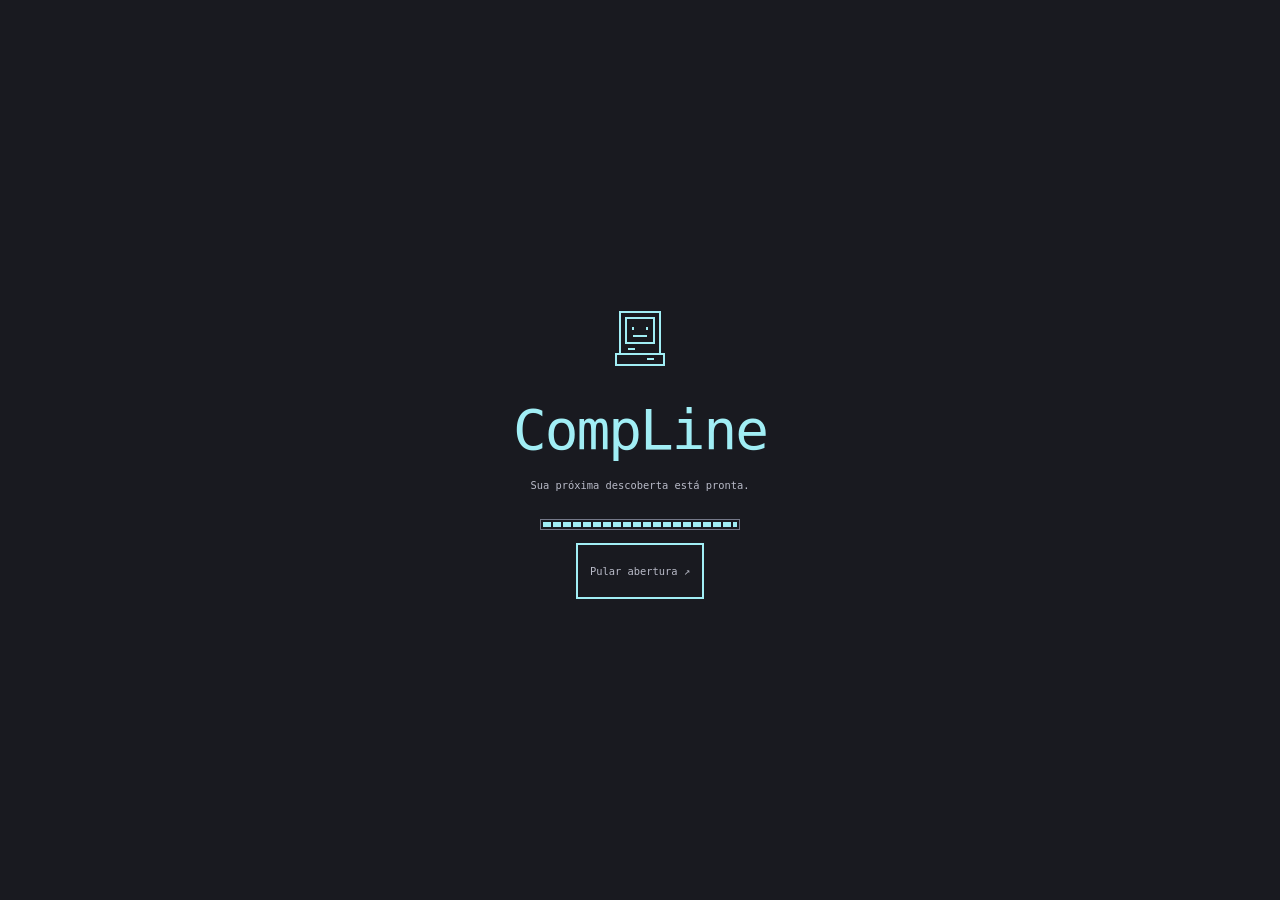
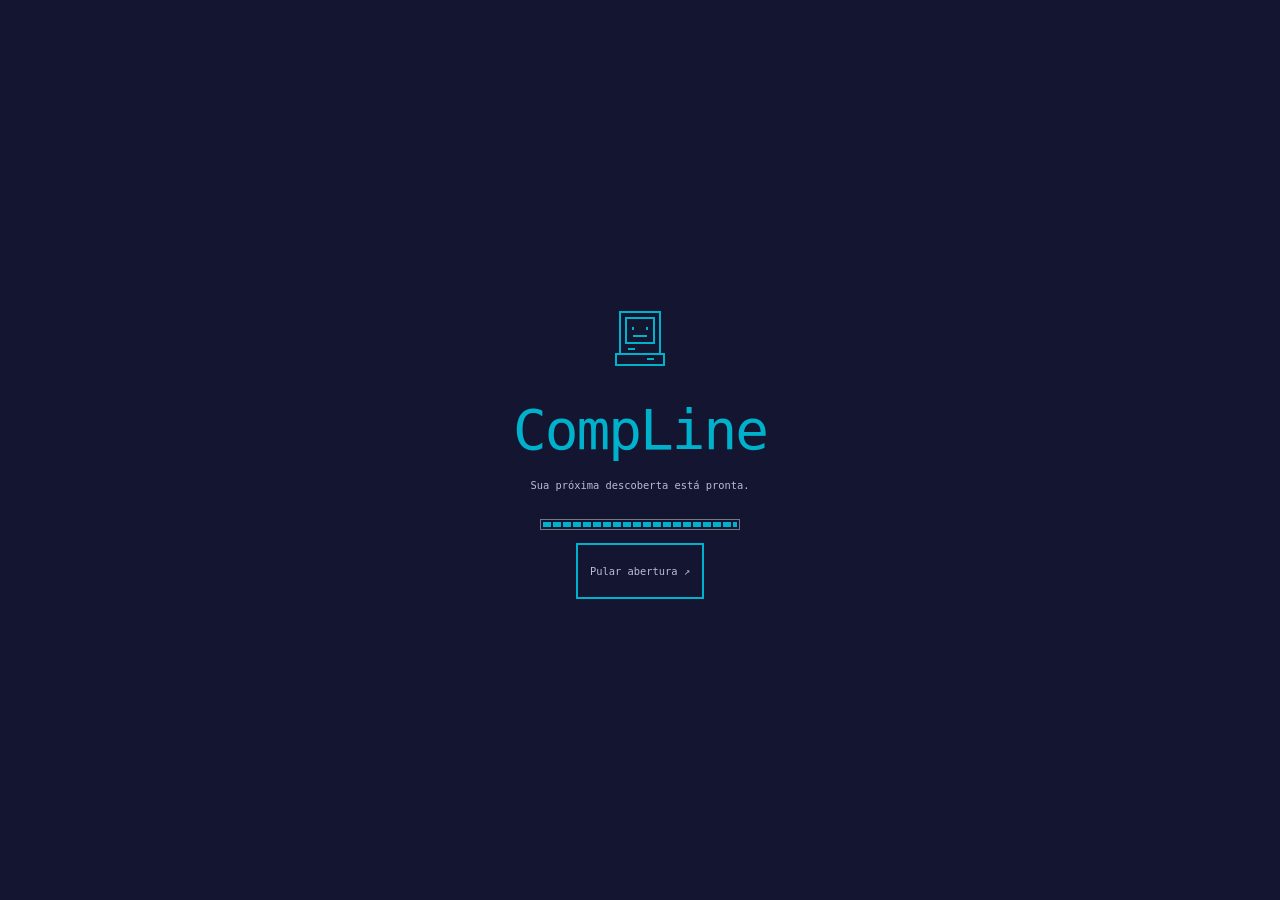
